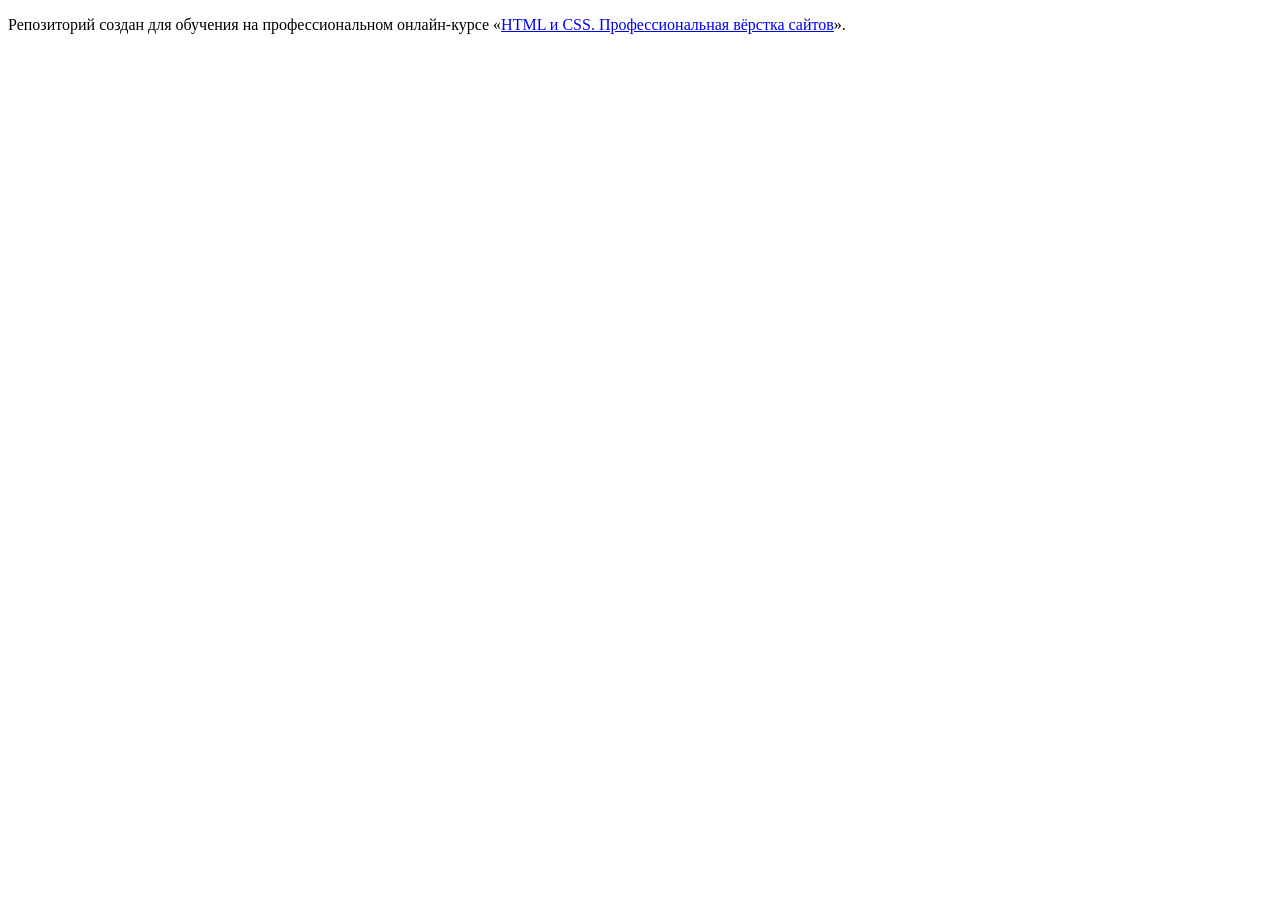
==== index.html @ 99f1897a "Initial commit" ====
<!DOCTYPE html>
<html lang="ru">
  <head>
    <meta charset="utf-8">
    <title>HTML Academy: {{projectTitle}}</title>
  </head>
  <body>

    <p>Репозиторий создан для обучения на профессиональном онлайн‑курсе «<a href="https://htmlacademy.ru/intensive/htmlcss">HTML и CSS. Профессиональная вёрстка сайтов</a>».</p>

  </body>
</html>
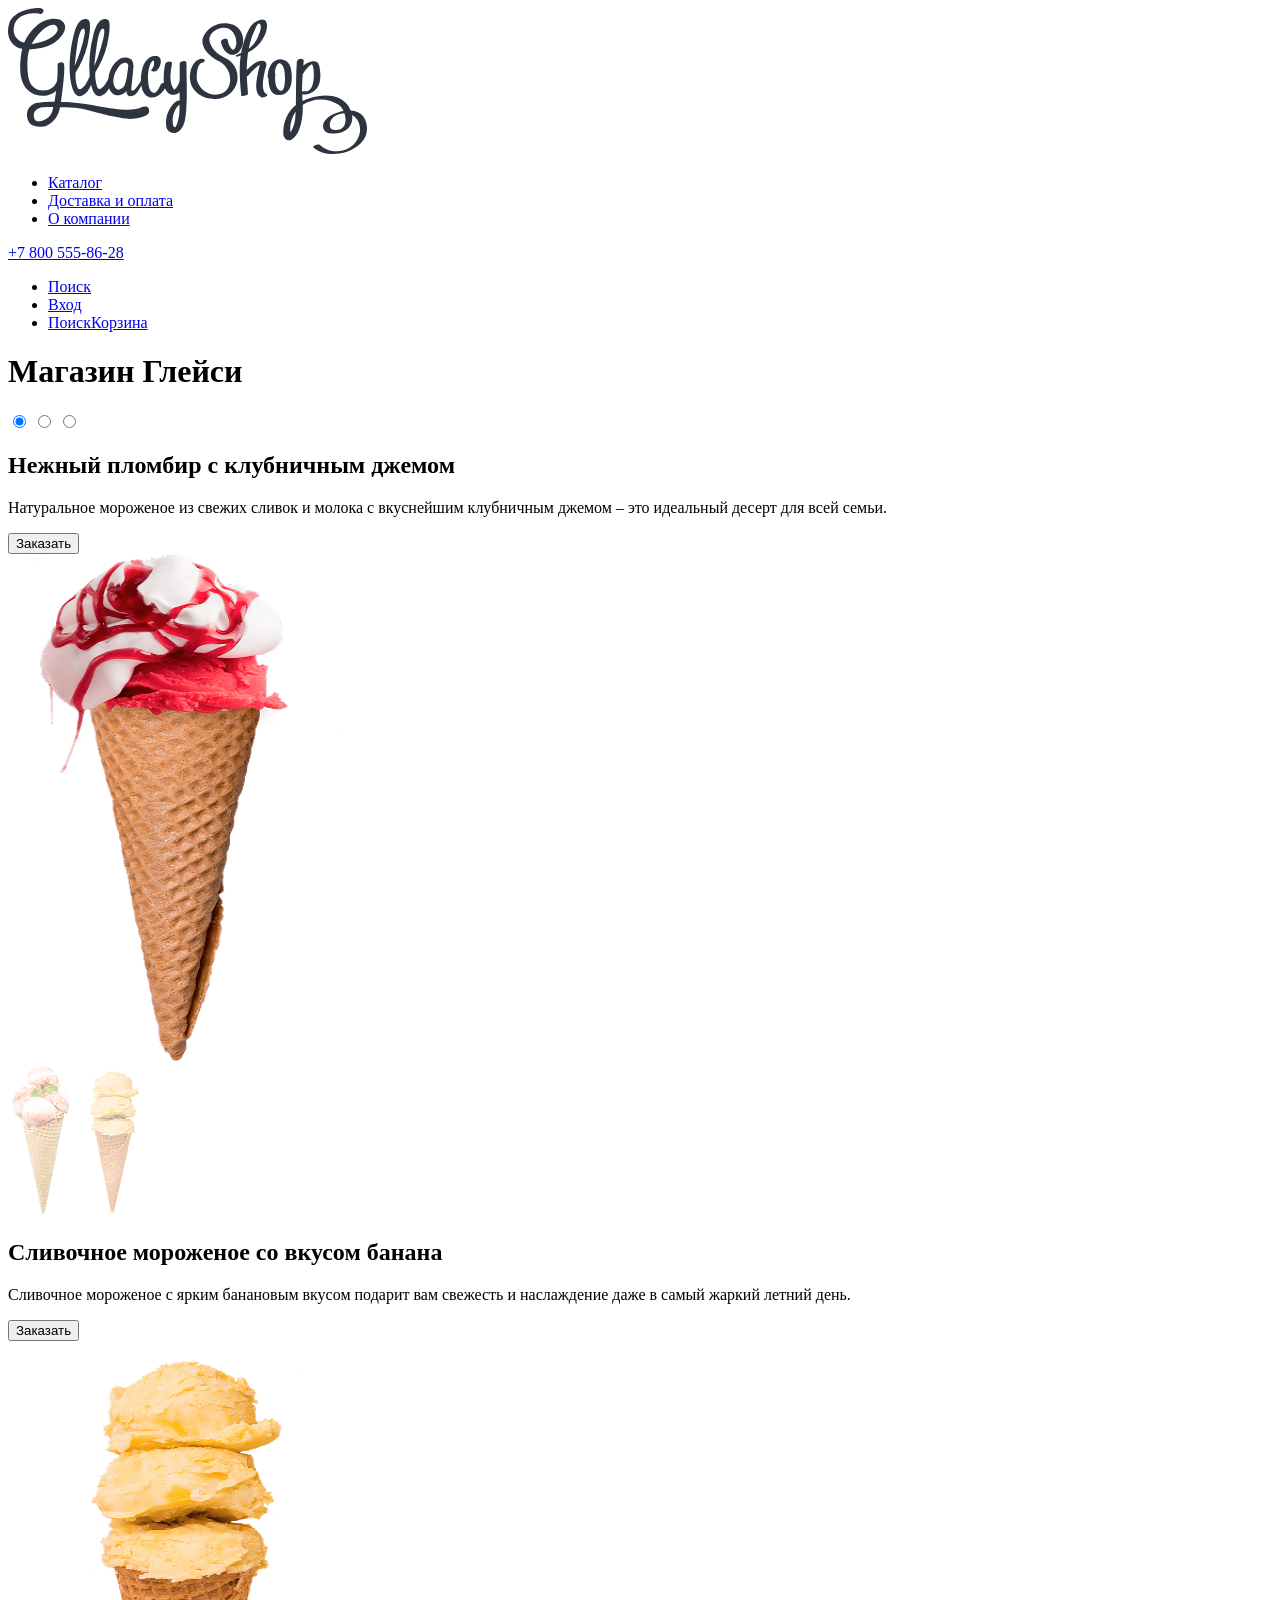
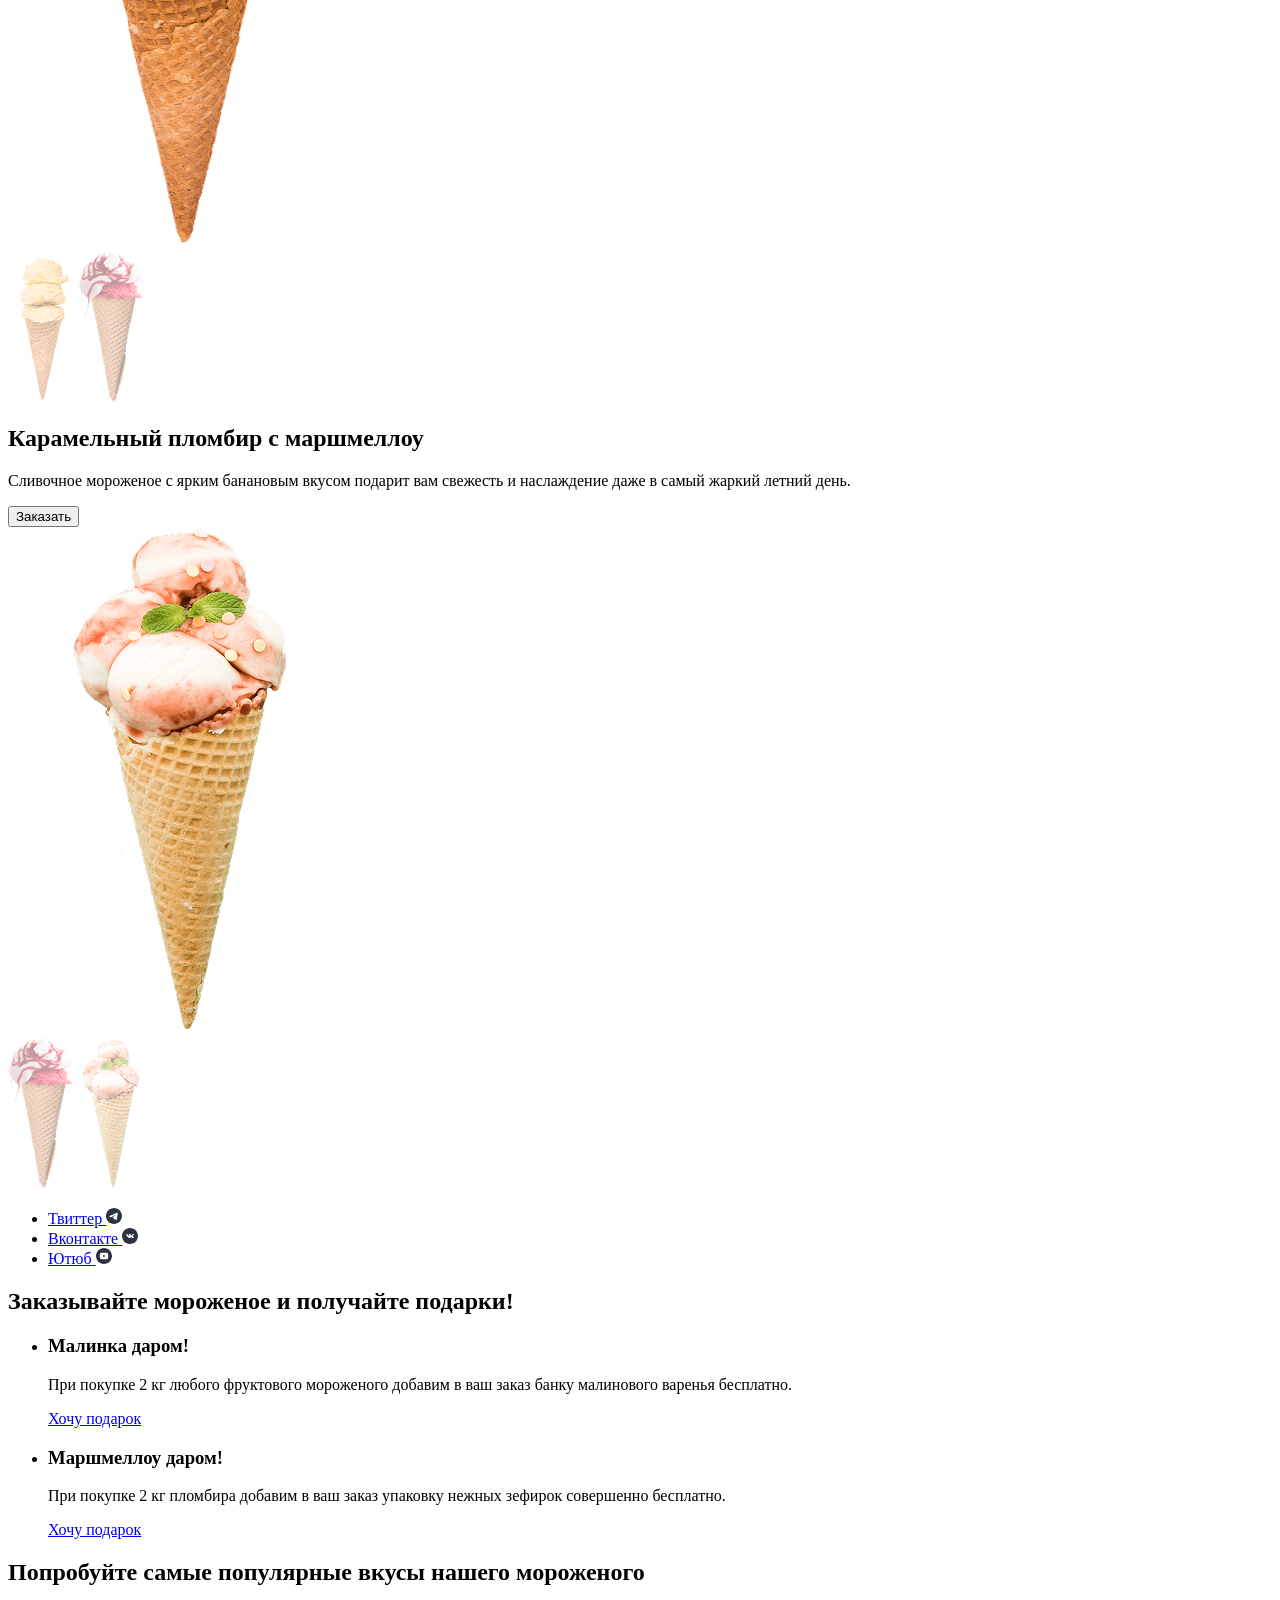
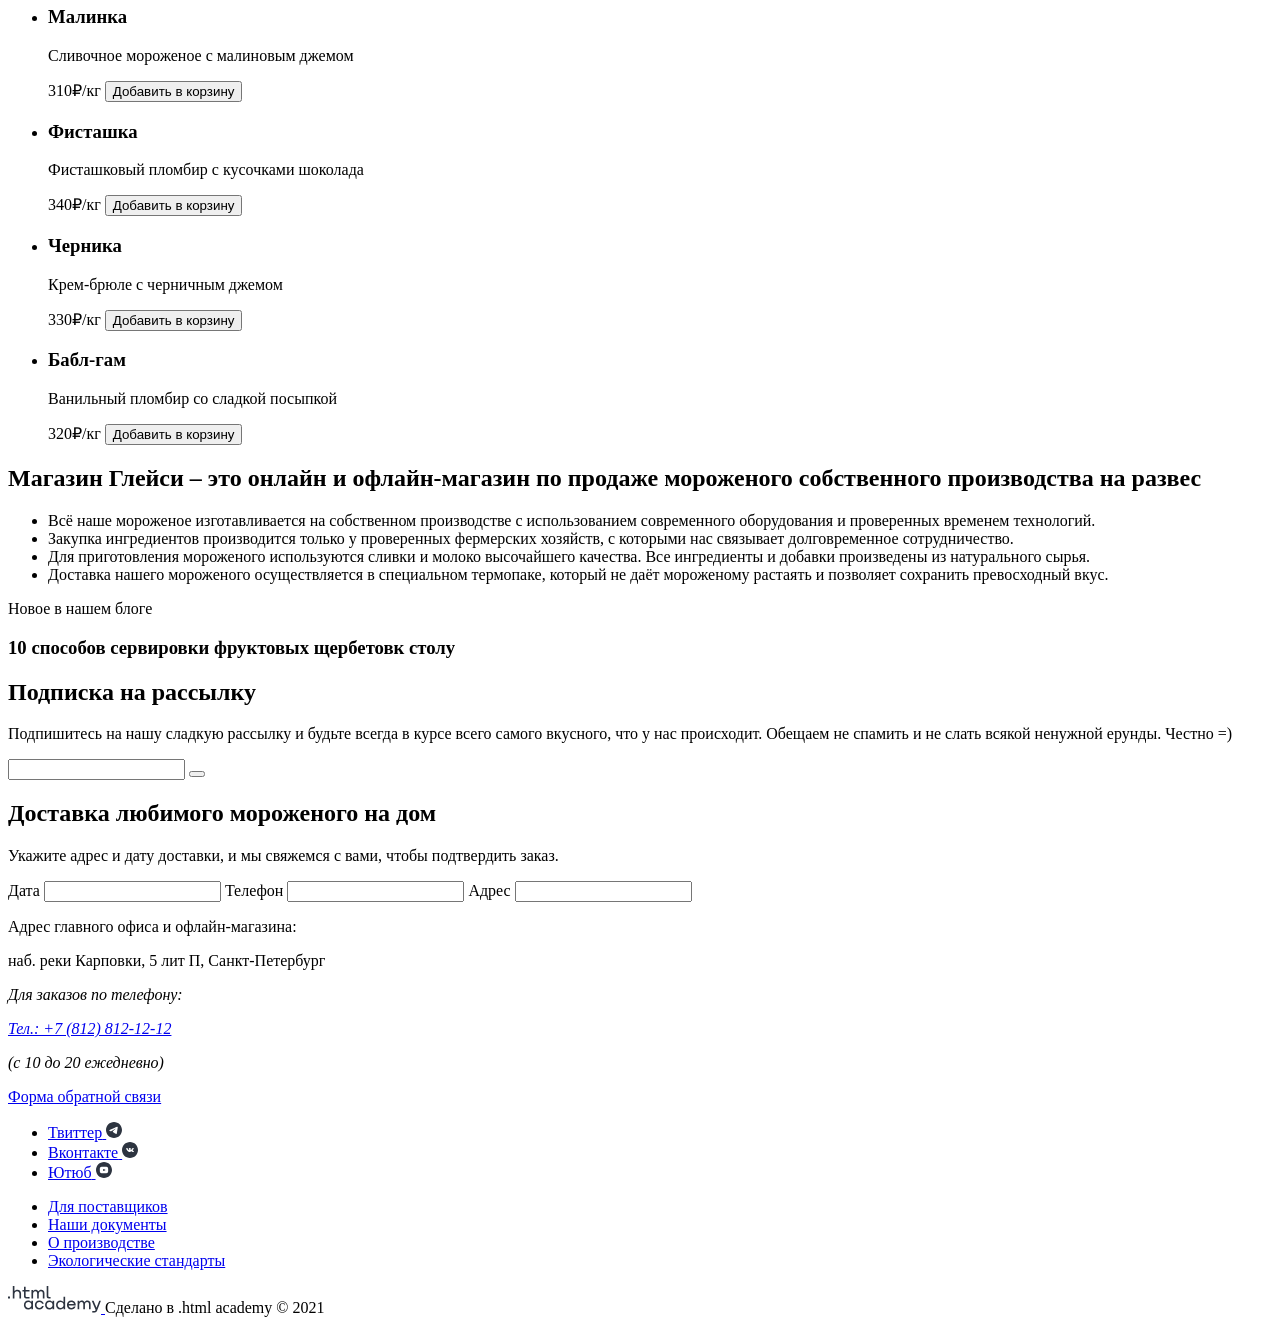
==== commit 4f05c1fb: "Добавляет верстку страниц" ====
--- a/index.html
+++ b/index.html
@@ -2,11 +2,297 @@
 <html lang="ru">
   <head>
     <meta charset="utf-8">
-    <title>HTML Academy: {{projectTitle}}</title>
+    <title>«Глейси» — сайт магазина мороженого.</title>
   </head>
   <body>
-
-    <p>Репозиторий создан для обучения на профессиональном онлайн‑курсе «<a href="https://htmlacademy.ru/intensive/htmlcss">HTML и CSS. Профессиональная вёрстка сайтов</a>».</p>
-
+    <header class="page-header">
+      <img src="./image/svg/logo.svg" alt="Логотип магазина Глейси." class="logo">
+      <nav class="navigation">
+        <ul class="navigation-list">
+          <li class="navigation-item"><a href="catalog.html" class="navigation-link">Каталог</a></li>
+          <li class="navigation-item"><a href="#" class="navigation-link">Доставка и оплата</a></li>
+          <li class="navigation-item"><a href="#" class="navigation-link">О компании</a></li>
+        </ul>
+        <a class="header-phone" href="88005558628">+7 800 555-86-28</a>
+        <ul class="navigation-user-list">
+          <li class="navigation-user-item"><a href="#" class="navigation-user-link"><span class="visually-hidden">Поиск</span></a></li>
+          <li class="navigation-user-item"><a href="#" class="navigation-user-link">Вход</a></li>
+          <li class="navigation-user-item"><a href="#" class="navigation-user-link"><span class="visually-hidden">Поиск</span>Корзина</a></li>
+        </ul>
+      </nav>
+    </header>
+
+    <main class="main-index">
+      <h1 class="visually-hidden">Магазин Глейси</h1>
+
+      <section class="best-offers">
+        <input type="radio" name="slider" id="slider1" checked>
+        <input type="radio" name="slider" id="slider2">
+        <input type="radio" name="slider" id="slider3">
+
+        <div class="best-offers-slider">
+          <div class="best-offers-slides">
+            <div class="slide first-slide">
+              <div class="slide-content">
+                <h2 class="section-title slider-title">Нежный пломбир с клубничным джемом</h2>
+                <p class="section-description">Натуральное мороженое из свежих сливок
+                  и молока с вкуснейшим клубничным джемом – это идеальный десерт для всей семьи.
+                </p>
+                <button class="button" type="button">Заказать</button>
+              </div>
+              <div class="slide-image-wrapper">
+                <div class="slider-controll">
+                  <label for="slider3" class="slider-arrows prev"></label>
+                  <img src="./image/first-slide.jpg" alt="Нежный пломбир с клубничным джемом" class="slide-img" width="350" height="507">
+                  <label for="slider2" class="slider-arrows next"></label>
+                </div>
+                <div class="preview">
+                  <img src="./image/preview-two.png" alt="Превью сливочное мороженое со вкусом банана" class="preview-img">
+                  <img src="./image/preview-three.png" alt="Превью карамельный пломбир с маршмеллоу" class="preview-img">
+                </div>
+              </div>
+            </div>
+
+            <div class="slide second-slide">
+              <div class="slide-content">
+                <h2 class="section-title slider-title">Сливочное мороженое со вкусом банана</h2>
+                <p class="section-description">Сливочное мороженое с ярким банановым вкусом подарит вам свежесть и наслаждение даже в самый жаркий летний день.</p>
+                <button class="button" type="button">Заказать</button>
+              </div>
+              <div class="slide-image-wrapper">
+                <div class="slider-controll">
+                  <label for="slider1" class="slider-arrows prev"></label>
+                  <img src="./image/second-slide.jpg" alt="Сливочное мороженое со вкусом банана" class="slide-img"  width="350" height="507">
+                  <label for="slider2" class="slider-arrows next"></label>
+                </div>
+                <div class="preview">
+                  <img src="./image/preview-three.png" alt="Превью карамельный пломбир с маршмеллоу" class="preview-img">
+                  <img src="./image/preview-one.png" alt="Нежный пломбир с клубничным джемом" class="preview-img">
+                </div>
+              </div>
+            </div>
+
+            <div class="slide third-slide">
+              <div class="slide-content">
+                <h2 class="section-title slider-title">Карамельный пломбир с маршмеллоу</h2>
+                <p class="section-description">Сливочное мороженое с ярким банановым вкусом подарит вам свежесть и наслаждение даже в самый жаркий летний день.</p>
+                <button class="button" type="button">Заказать</button>
+              </div>
+              <div class="slide-image-wrapper">
+                <div class="slider-controll">
+                  <label for="slider2" class="slider-arrows prev"></label>
+                  <img src="./image/third-slide.jpg" alt="Карамельный пломбир с маршмеллоу" class="slide-img"  width="350" height="507">
+                  <label for="slider1" class="slider-arrows next"></label>
+                </div>
+                <div class="preview">
+                  <img src="./image/preview-one.png" alt="Нежный пломбир с клубничным джемом" class="preview-img">
+                  <img src="./image/preview-two.png" alt="Превью сливочное мороженое со вкусом банана" class="preview-img">
+                </div>
+              </div>
+            </div>
+          </div>
+
+          <div class="slide-control">
+            <label for="slider1"></label>
+            <label for="slider2"></label>
+            <label for="slider3"></label>
+          </div>
+        </div>
+
+        <ul class="social">
+          <li class="social-item">
+            <a class="social-link" href="https://twitter.com/htmlacademy_ru">
+              <span class="visually-hidden">Твиттер</span>
+              <svg width="16" height="16" viewBox="0 0 16 16" fill="none" xmlns="http://www.w3.org/2000/svg">
+                <path fill-rule="evenodd" clip-rule="evenodd" d="M16 8C16 12.418 12.418 16 8 16C3.582 16 0 12.418 0 8C0 3.582 3.582 0 8 0C12.418 0 16 3.582 16 8ZM8.28667 5.906C7.50867 6.22933 5.95333 6.89933 3.62133 7.91533C3.24267 8.066 3.044 8.21333 3.026 8.35733C2.99533 8.60133 3.30067 8.69733 3.71533 8.82733C3.772 8.84533 3.83067 8.86333 3.89067 8.88333C4.29933 9.016 4.84867 9.17133 5.134 9.17733C5.39333 9.18267 5.68267 9.076 6.002 8.85733C8.18067 7.386 9.30533 6.64267 9.376 6.62667C9.426 6.61533 9.49533 6.60067 9.542 6.64267C9.58867 6.684 9.584 6.76267 9.57933 6.784C9.54867 6.91267 8.35267 8.02533 7.73267 8.60133C7.53933 8.78067 7.40267 8.908 7.37467 8.93733C7.312 9.002 7.248 9.064 7.18667 9.12333C6.80667 9.48867 6.52267 9.76333 7.20267 10.2113C7.52933 10.4267 7.79067 10.6047 8.05133 10.782C8.336 10.976 8.62 11.1693 8.988 11.4107C9.08133 11.472 9.17067 11.5353 9.258 11.5973C9.58933 11.834 9.88733 12.046 10.2553 12.0127C10.4687 11.9927 10.69 11.792 10.802 11.1927C11.0667 9.77533 11.588 6.706 11.7087 5.44067C11.716 5.33561 11.7115 5.23006 11.6953 5.126C11.6856 5.04195 11.6447 4.96462 11.5807 4.90933C11.4853 4.83133 11.3373 4.81467 11.2707 4.816C10.97 4.82133 10.5087 4.982 8.28667 5.906Z" fill="#2D3440"/>
+              </svg>
+            </a>
+          </li>
+          <li class="social-item">
+            <a class="social-link" href="https://www.facebook.com/htmlacademy">
+              <span class="visually-hidden">Вконтакте</span>
+              <svg width="16" height="16" viewBox="0 0 16 16" fill="none" xmlns="http://www.w3.org/2000/svg">
+                <path fill-rule="evenodd" clip-rule="evenodd" d="M16 8C16 12.4183 12.4183 16 8 16C3.58172 16 0 12.4183 0 8C0 3.58172 3.58172 0 8 0C12.4183 0 16 3.58172 16 8ZM8.39228 9.98325H7.91409C7.91409 9.98325 6.85898 10.0389 5.92986 9.19111C4.91657 8.26636 4.02166 6.43135 4.02166 6.43135C4.02166 6.43135 3.97008 6.31103 4.02612 6.25287C4.08911 6.18748 4.2607 6.18329 4.2607 6.18329L5.40378 6.17672C5.40378 6.17672 5.51151 6.19252 5.58862 6.24211C5.65216 6.28304 5.68778 6.35957 5.68778 6.35957C5.68778 6.35957 5.87252 6.76907 6.11721 7.13954C6.59475 7.86277 6.81717 8.02097 6.97932 7.94349C7.21553 7.8305 7.14472 6.92108 7.14472 6.92108C7.14472 6.92108 7.14907 6.59097 7.0258 6.44401C6.93034 6.33007 6.75027 6.29685 6.67077 6.28752C6.60647 6.28 6.71204 6.14912 6.84888 6.09038C7.05458 6.00205 7.41787 5.99701 7.84708 6.00091C8.18147 6.00386 8.2777 6.02214 8.40846 6.04984C8.71183 6.11404 8.70237 6.31976 8.68196 6.76362C8.67586 6.89625 8.66879 7.05014 8.66879 7.22787C8.66879 7.26786 8.66746 7.31048 8.66609 7.35433C8.659 7.58166 8.65089 7.84192 8.82159 7.93863C8.90913 7.98813 9.1233 7.94606 9.65894 7.14887C9.91286 6.77107 10.1032 6.32683 10.1032 6.32683C10.1032 6.32683 10.1448 6.24763 10.2095 6.21365C10.2756 6.179 10.3648 6.18966 10.3648 6.18966L11.5677 6.1831C11.5677 6.1831 11.9291 6.14531 11.9877 6.28828C12.049 6.43839 11.8526 6.78887 11.3611 7.36294C10.8976 7.90445 10.6707 8.10579 10.6886 8.2824C10.7018 8.41323 10.8493 8.53049 11.1343 8.76238C11.7265 9.24409 11.8843 9.49702 11.9218 9.55713C11.9248 9.56199 11.9271 9.56559 11.9287 9.56795C12.1937 9.95308 11.6348 9.98325 11.6348 9.98325L10.5665 9.99629C10.5665 9.99629 10.3369 10.0362 10.0347 9.85427C9.87671 9.75923 9.72223 9.60401 9.57505 9.45612C9.35005 9.23004 9.1421 9.02109 8.96463 9.07041C8.66683 9.15322 8.67617 9.71559 8.67617 9.71559C8.67617 9.71559 8.67834 9.83571 8.61046 9.89968C8.53672 9.96936 8.39228 9.98325 8.39228 9.98325Z" fill="#2D3440"/>
+              </svg>
+            </a>
+          </li>
+          <li class="social-item">
+            <a class="social-link" href="https://www.youtube.com/c/HTMLAcademyRUS">
+              <span class="visually-hidden">Ютюб</span>
+              <svg width="16" height="16" viewBox="0 0 16 16" fill="none" xmlns="http://www.w3.org/2000/svg">
+                <path d="M9.33583 7.86083L7.46417 6.9875C7.30083 6.91167 7.16667 6.99667 7.16667 7.1775V8.8225C7.16667 9.00333 7.30083 9.08833 7.46417 9.0125L9.335 8.13917C9.49917 8.0625 9.49917 7.9375 9.33583 7.86083ZM8 0C3.58167 0 0 3.58167 0 8C0 12.4183 3.58167 16 8 16C12.4183 16 16 12.4183 16 8C16 3.58167 12.4183 0 8 0ZM8 11.25C3.905 11.25 3.83333 10.8808 3.83333 8C3.83333 5.11917 3.905 4.75 8 4.75C12.095 4.75 12.1667 5.11917 12.1667 8C12.1667 10.8808 12.095 11.25 8 11.25Z" fill="#2D3440"/>
+              </svg>
+            </a>
+          </li>
+        </ul>
+      </section>
+
+      <section class="offer-present">
+        <h2 class="section-title">Заказывайте мороженое и получайте подарки!</h2>
+        <ul class="offer-present-cards">
+          <li class="offer-present-card">
+            <h3 class="offer-present-card-title">Малинка даром!</h3>
+            <p class="section-description">При покупке 2 кг любого фруктового мороженого добавим в ваш заказ банку малинового варенья бесплатно.</p>
+            <a href="#" class="button">Хочу подарок</a>
+          </li>
+          <li class="offer-present-card">
+            <h3 class="offer-present-card-title">Маршмеллоу даром!</h3>
+            <p class="section-description">При покупке 2 кг пломбира добавим в ваш заказ упаковку нежных зефирок совершенно бесплатно.</p>
+            <a href="#" class="button">Хочу подарок</a>
+          </li>
+        </ul>
+      </section>
+
+      <section class="most-popular">
+        <h2 class="section-title">Попробуйте самые популярные вкусы нашего мороженого</h2>
+        <ul class="most-popular-list">
+          <li class="most-popular-item">
+            <h3 class="most-popular-item-title">Малинка</h3>
+            <p class="section-description">Сливочное мороженое с малиновым джемом</p>
+            <div class="most-popular-item-price">
+              <span>310</span>₽/кг
+              <button class="cart-button">
+                <span class="visually-hidden">Добавить в корзину</span>
+              </button>
+            </div>
+          </li>
+          <li class="most-popular-item">
+            <h3 class="most-popular-item-title">Фисташка</h3>
+            <p class="section-description">Фисташковый пломбир с кусочками шоколада</p>
+            <div class="most-popular-item-price">
+              <span>340</span>₽/кг
+              <button class="cart-button">
+                <span class="visually-hidden">Добавить в корзину</span>
+              </button>
+            </div>
+          </li>
+          <li class="most-popular-item">
+            <h3 class="most-popular-item-title">Черника</h3>
+            <p class="section-description">Крем-брюле с черничным джемом</p>
+            <div class="most-popular-item-price">
+              <span>330</span>₽/кг
+              <button class="cart-button">
+                <span class="visually-hidden">Добавить в корзину</span>
+              </button>
+            </div>
+          </li>
+          <li class="most-popular-item">
+            <h3 class="most-popular-item-title">Бабл-гам</h3>
+            <p class="section-description">Ванильный пломбир со сладкой посыпкой</p>
+            <div class="most-popular-item-price">
+              <span>320</span>₽/кг
+              <button class="cart-button">
+                <span class="visually-hidden">Добавить в корзину</span>
+              </button>
+            </div>
+          </li>
+        </ul>
+      </section>
+
+      <section class="advantiges">
+        <h2 class="section-title">Магазин Глейси – это онлайн и офлайн-магазин по продаже мороженого собственного производства на развес</h2>
+        <ul class="advantiges-list">
+          <li class="section-description advantiges-item">Всё наше мороженое изготавливается на собственном производстве с использованием современного оборудования и проверенных временем технологий.</li>
+          <li class="section-description advantiges-item">Закупка ингредиентов производится только у проверенных фермерских хозяйств, с которыми нас связывает долговременное сотрудничество.</li>
+          <li class="section-description advantiges-item">Для приготовления мороженого используются сливки и молоко высочайшего качества. Все ингредиенты и добавки произведены из натурального сырья.</li>
+          <li class="section-description advantiges-item">Доставка нашего мороженого осуществляется в специальном термопаке, который не даёт мороженому растаять и позволяет сохранить превосходный вкус.</li>
+        </ul>
+      </section>
+
+      <section class="information">
+        <article class="blog">
+          <span class="blog-description">Новое в нашем блоге</span>
+          <h3 class="blog-title">10 способов сервировки фруктовых щербетовк столу</h3>
+        </article>
+        <article class="subscribe" id="subscribe-form">
+          <h2 class="visually-hidden">Подписка на рассылку</h2>
+          <p class="section-description">Подпишитесь на нашу сладкую рассылку и будьте всегда в курсе всего самого вкусного, что у нас происходит. Обещаем не спамить и не слать всякой ненужной ерунды. Честно =)</p>
+          <form action="https://echo.htmlacademy.ru/" method="post" class="subscribe-form">
+            <label>
+              <input type="email" class="form-input">
+            </label>
+            <button class="button" type="submit"></button>
+          </form>
+        </article>
+      </section>
+
+      <section class="delivery">
+        <div class="delivery-description">
+          <h2 class="section-title">Доставка любимого мороженого на дом</h2>
+          <p class="section-description"></p>
+        </div>
+        <form action="https://echo.htmlacademy.ru/" method="post" class="delivery-form">
+          <p class="section-description">Укажите адрес и дату доставки, и мы свяжемся с вами, чтобы подтвердить заказ.</p>
+          <label class="delivery-form-lebel">
+            Дата
+            <input type="text" class="form-input">
+          </label>
+          <label class="delivery-form-lebel">
+            Телефон
+            <input type="tel" class="form-input">
+          </label>
+          <label class="delivery-form-lebel">
+            Адрес
+            <input type="text" class="form-input">
+          </label>
+        </form>
+      </section>
+
+      <section class="contact">
+        <div class="contact-wrapper">
+          <p class="section-description">Адрес главного офиса и офлайн-магазина:</p>
+          <p class="contact-address">наб. реки Карповки, 5 лит П, Санкт-Петербург</p>
+          <address class="contact-tel">
+            <p class="section-description">Для заказов по телефону:</p>
+            <a class="contacts-phone" href="tel:88128121212">Тел.: +7 (812) 812-12-12</a>
+            <p class="section-description">(с 10 до 20 ежедневно)</p>
+          </address>
+          <a href="#subscribe-form" class="button">Форма обратной связи</a>
+        </div>
+      </section>
+    </main>
+
+    <footer class="footer">
+      <ul class="social">
+          <li class="social-item">
+            <a class="social-link" href="https://twitter.com/htmlacademy_ru">
+              <span class="visually-hidden">Твиттер</span>
+              <svg width="16" height="16" viewBox="0 0 16 16" fill="none" xmlns="http://www.w3.org/2000/svg">
+                <path fill-rule="evenodd" clip-rule="evenodd" d="M16 8C16 12.418 12.418 16 8 16C3.582 16 0 12.418 0 8C0 3.582 3.582 0 8 0C12.418 0 16 3.582 16 8ZM8.28667 5.906C7.50867 6.22933 5.95333 6.89933 3.62133 7.91533C3.24267 8.066 3.044 8.21333 3.026 8.35733C2.99533 8.60133 3.30067 8.69733 3.71533 8.82733C3.772 8.84533 3.83067 8.86333 3.89067 8.88333C4.29933 9.016 4.84867 9.17133 5.134 9.17733C5.39333 9.18267 5.68267 9.076 6.002 8.85733C8.18067 7.386 9.30533 6.64267 9.376 6.62667C9.426 6.61533 9.49533 6.60067 9.542 6.64267C9.58867 6.684 9.584 6.76267 9.57933 6.784C9.54867 6.91267 8.35267 8.02533 7.73267 8.60133C7.53933 8.78067 7.40267 8.908 7.37467 8.93733C7.312 9.002 7.248 9.064 7.18667 9.12333C6.80667 9.48867 6.52267 9.76333 7.20267 10.2113C7.52933 10.4267 7.79067 10.6047 8.05133 10.782C8.336 10.976 8.62 11.1693 8.988 11.4107C9.08133 11.472 9.17067 11.5353 9.258 11.5973C9.58933 11.834 9.88733 12.046 10.2553 12.0127C10.4687 11.9927 10.69 11.792 10.802 11.1927C11.0667 9.77533 11.588 6.706 11.7087 5.44067C11.716 5.33561 11.7115 5.23006 11.6953 5.126C11.6856 5.04195 11.6447 4.96462 11.5807 4.90933C11.4853 4.83133 11.3373 4.81467 11.2707 4.816C10.97 4.82133 10.5087 4.982 8.28667 5.906Z" fill="#2D3440"/>
+              </svg>
+            </a>
+          </li>
+          <li class="social-item">
+            <a class="social-link" href="https://www.facebook.com/htmlacademy">
+              <span class="visually-hidden">Вконтакте</span>
+              <svg width="16" height="16" viewBox="0 0 16 16" fill="none" xmlns="http://www.w3.org/2000/svg">
+                <path fill-rule="evenodd" clip-rule="evenodd" d="M16 8C16 12.4183 12.4183 16 8 16C3.58172 16 0 12.4183 0 8C0 3.58172 3.58172 0 8 0C12.4183 0 16 3.58172 16 8ZM8.39228 9.98325H7.91409C7.91409 9.98325 6.85898 10.0389 5.92986 9.19111C4.91657 8.26636 4.02166 6.43135 4.02166 6.43135C4.02166 6.43135 3.97008 6.31103 4.02612 6.25287C4.08911 6.18748 4.2607 6.18329 4.2607 6.18329L5.40378 6.17672C5.40378 6.17672 5.51151 6.19252 5.58862 6.24211C5.65216 6.28304 5.68778 6.35957 5.68778 6.35957C5.68778 6.35957 5.87252 6.76907 6.11721 7.13954C6.59475 7.86277 6.81717 8.02097 6.97932 7.94349C7.21553 7.8305 7.14472 6.92108 7.14472 6.92108C7.14472 6.92108 7.14907 6.59097 7.0258 6.44401C6.93034 6.33007 6.75027 6.29685 6.67077 6.28752C6.60647 6.28 6.71204 6.14912 6.84888 6.09038C7.05458 6.00205 7.41787 5.99701 7.84708 6.00091C8.18147 6.00386 8.2777 6.02214 8.40846 6.04984C8.71183 6.11404 8.70237 6.31976 8.68196 6.76362C8.67586 6.89625 8.66879 7.05014 8.66879 7.22787C8.66879 7.26786 8.66746 7.31048 8.66609 7.35433C8.659 7.58166 8.65089 7.84192 8.82159 7.93863C8.90913 7.98813 9.1233 7.94606 9.65894 7.14887C9.91286 6.77107 10.1032 6.32683 10.1032 6.32683C10.1032 6.32683 10.1448 6.24763 10.2095 6.21365C10.2756 6.179 10.3648 6.18966 10.3648 6.18966L11.5677 6.1831C11.5677 6.1831 11.9291 6.14531 11.9877 6.28828C12.049 6.43839 11.8526 6.78887 11.3611 7.36294C10.8976 7.90445 10.6707 8.10579 10.6886 8.2824C10.7018 8.41323 10.8493 8.53049 11.1343 8.76238C11.7265 9.24409 11.8843 9.49702 11.9218 9.55713C11.9248 9.56199 11.9271 9.56559 11.9287 9.56795C12.1937 9.95308 11.6348 9.98325 11.6348 9.98325L10.5665 9.99629C10.5665 9.99629 10.3369 10.0362 10.0347 9.85427C9.87671 9.75923 9.72223 9.60401 9.57505 9.45612C9.35005 9.23004 9.1421 9.02109 8.96463 9.07041C8.66683 9.15322 8.67617 9.71559 8.67617 9.71559C8.67617 9.71559 8.67834 9.83571 8.61046 9.89968C8.53672 9.96936 8.39228 9.98325 8.39228 9.98325Z" fill="#2D3440"/>
+              </svg>
+            </a>
+          </li>
+          <li class="social-item">
+            <a class="social-link" href="https://www.youtube.com/c/HTMLAcademyRUS">
+              <span class="visually-hidden">Ютюб</span>
+              <svg width="16" height="16" viewBox="0 0 16 16" fill="none" xmlns="http://www.w3.org/2000/svg">
+                <path d="M9.33583 7.86083L7.46417 6.9875C7.30083 6.91167 7.16667 6.99667 7.16667 7.1775V8.8225C7.16667 9.00333 7.30083 9.08833 7.46417 9.0125L9.335 8.13917C9.49917 8.0625 9.49917 7.9375 9.33583 7.86083ZM8 0C3.58167 0 0 3.58167 0 8C0 12.4183 3.58167 16 8 16C12.4183 16 16 12.4183 16 8C16 3.58167 12.4183 0 8 0ZM8 11.25C3.905 11.25 3.83333 10.8808 3.83333 8C3.83333 5.11917 3.905 4.75 8 4.75C12.095 4.75 12.1667 5.11917 12.1667 8C12.1667 10.8808 12.095 11.25 8 11.25Z" fill="#2D3440"/>
+              </svg>
+            </a>
+          </li>
+        </ul>
+
+        <ul class="footer-nav-list">
+          <li class="footer-nav-item"><a href="#" class="footer-nav-link">Для поставщиков</a></li>
+          <li class="footer-nav-item"><a href="#" class="footer-nav-link">Наши документы</a></li>
+          <li class="footer-nav-item"><a href="#" class="footer-nav-link">О производстве</a></li>
+          <li class="footer-nav-item"><a href="#" class="footer-nav-link">Экологические стандарты</a></li>
+        </ul>
+
+        <div class="footer-developer-wrapper">
+          <a class="footer-developer" href="https://htmlacademy.ru/">
+            <img src="image/svg/logo-htmlacademy.svg" width="93" height="27" alt="Разработано HTML Academy">
+          </a>
+          <span class="footer-developer-description">Сделано в .html academy © 2021</span>
+        </div>
+    </footer>
   </body>
 </html>
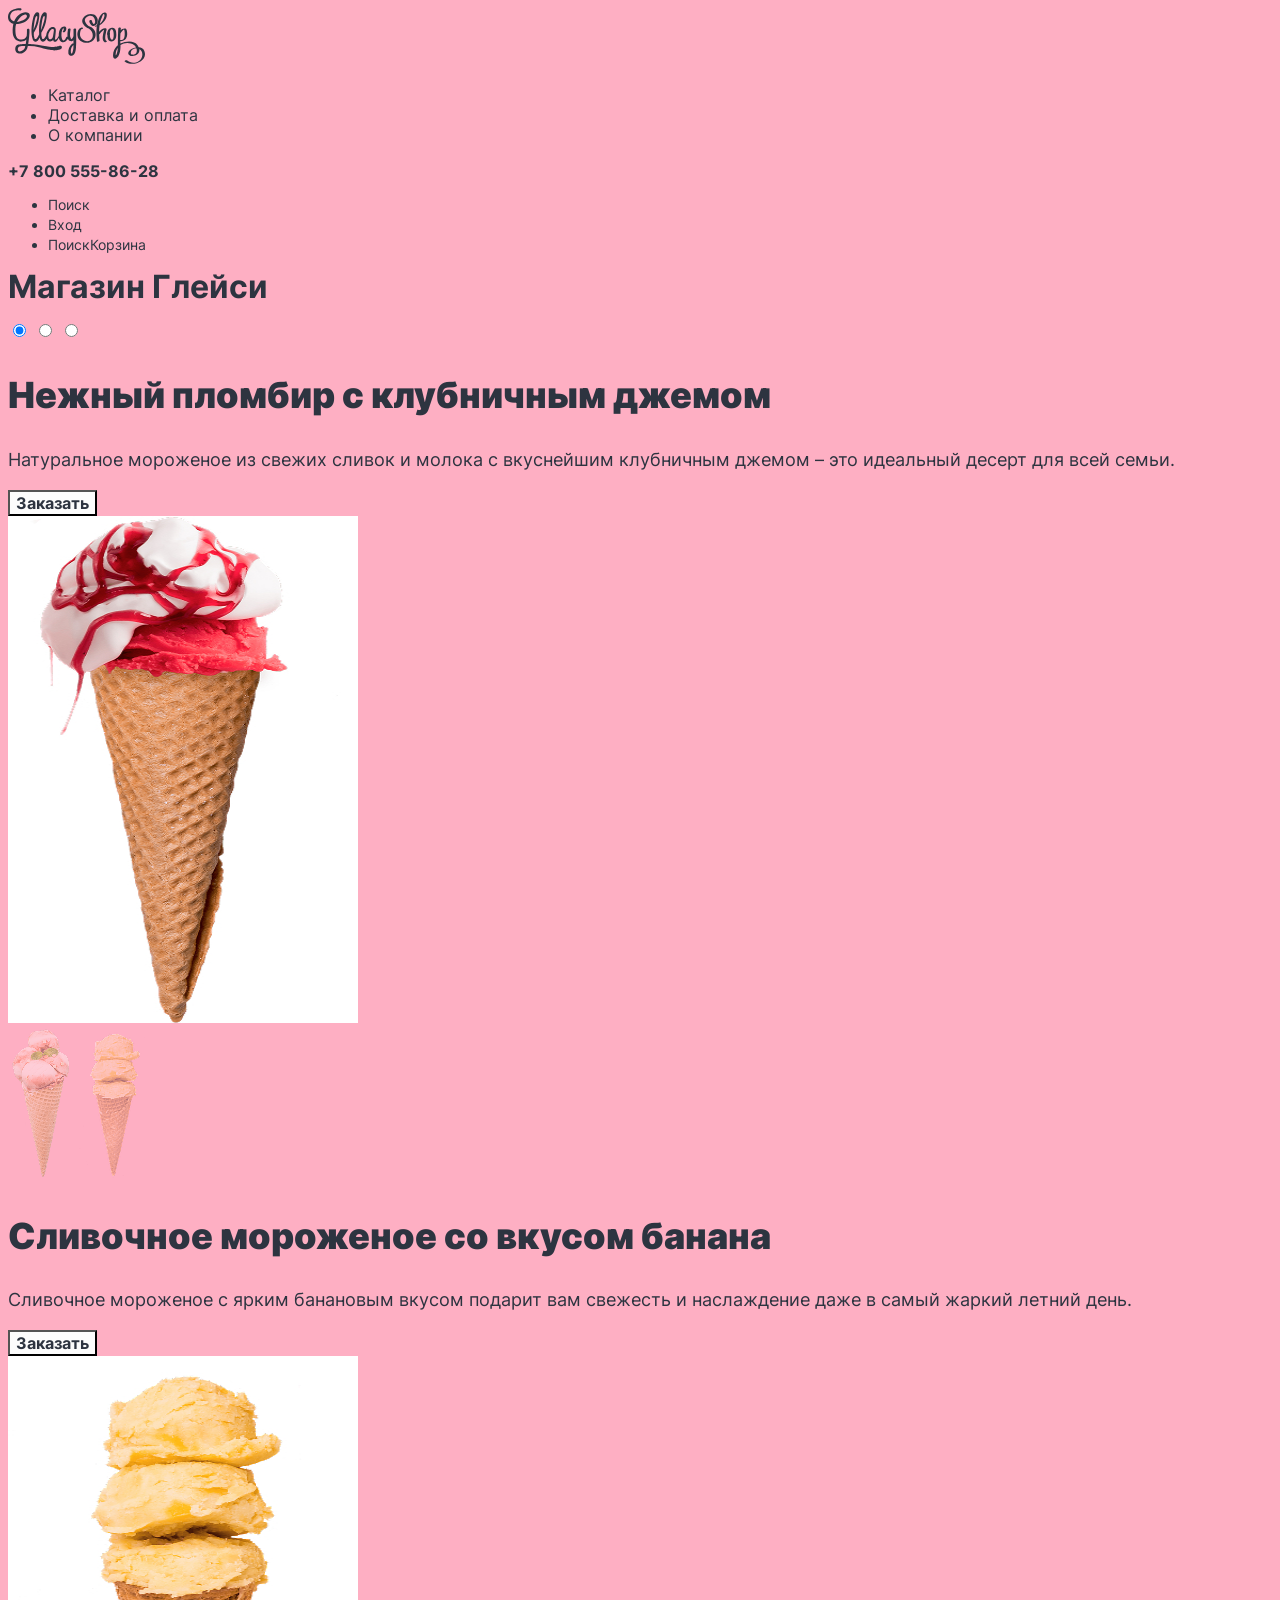
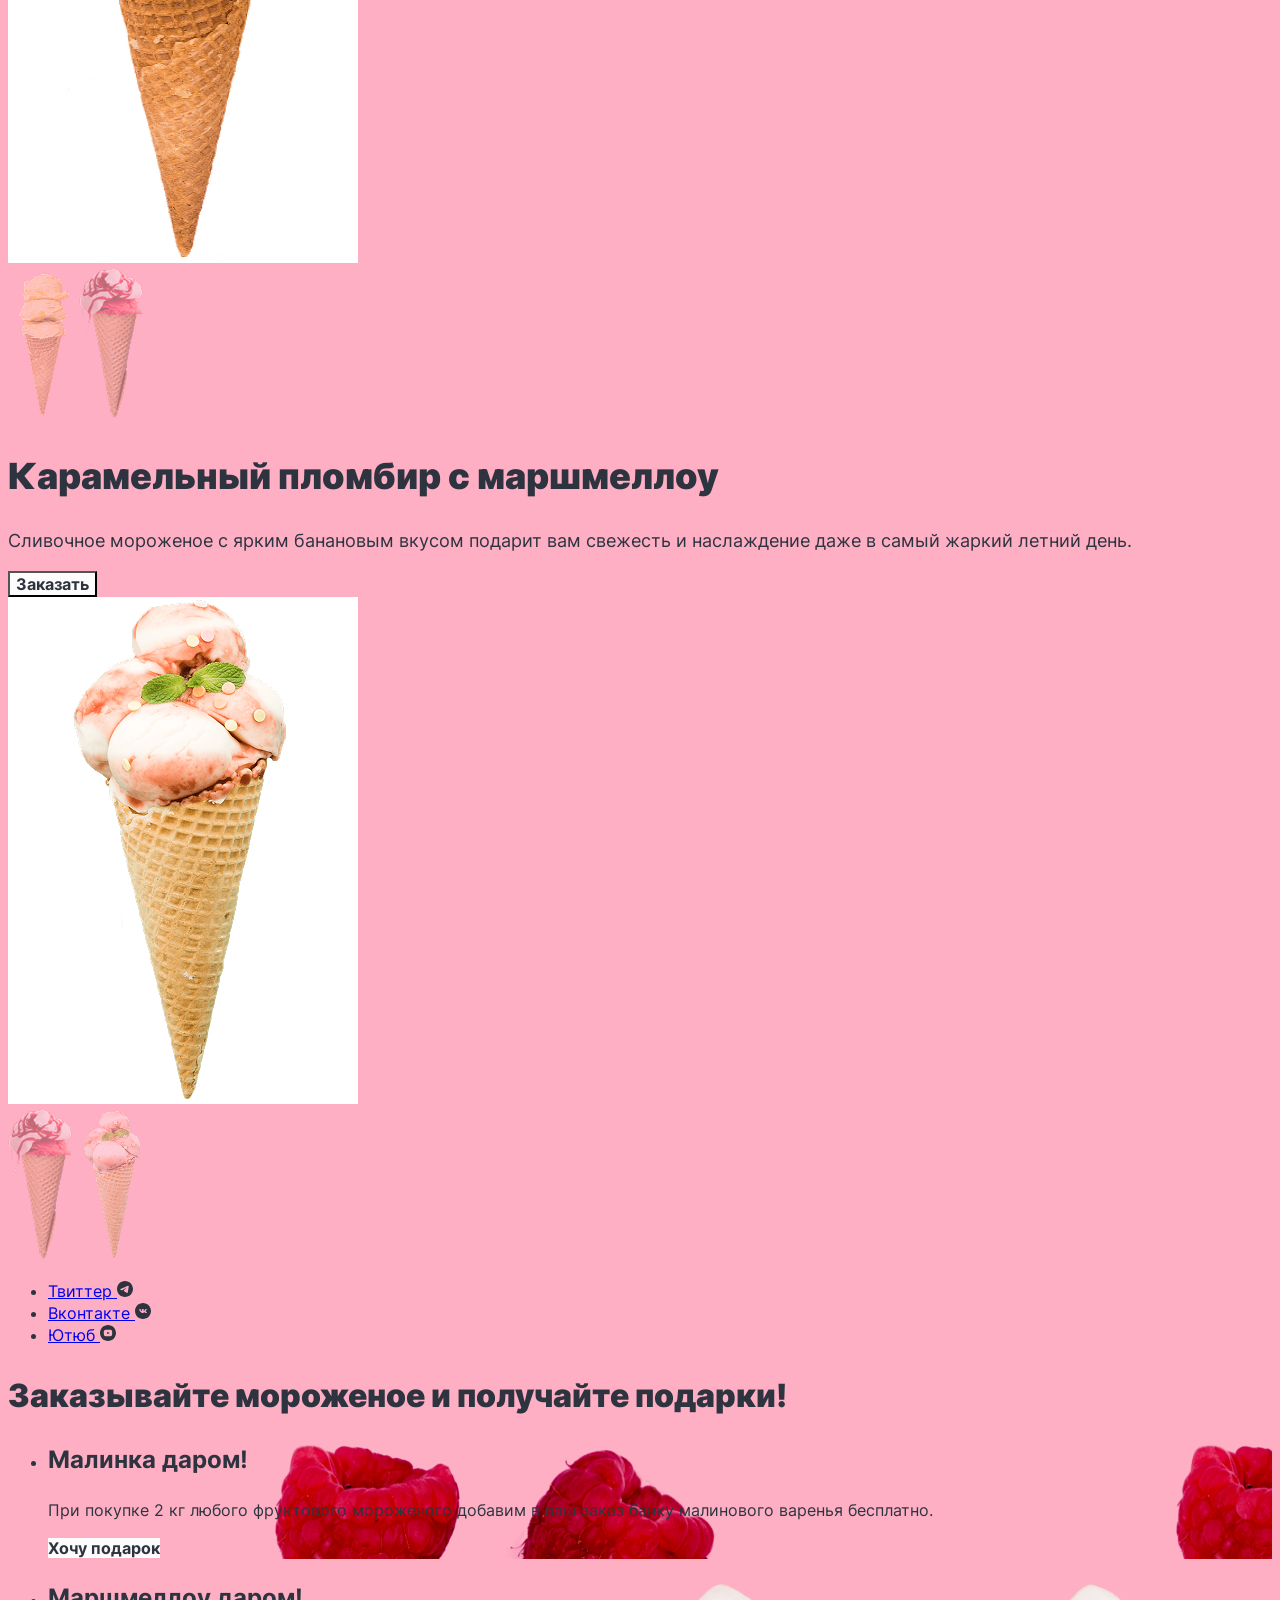
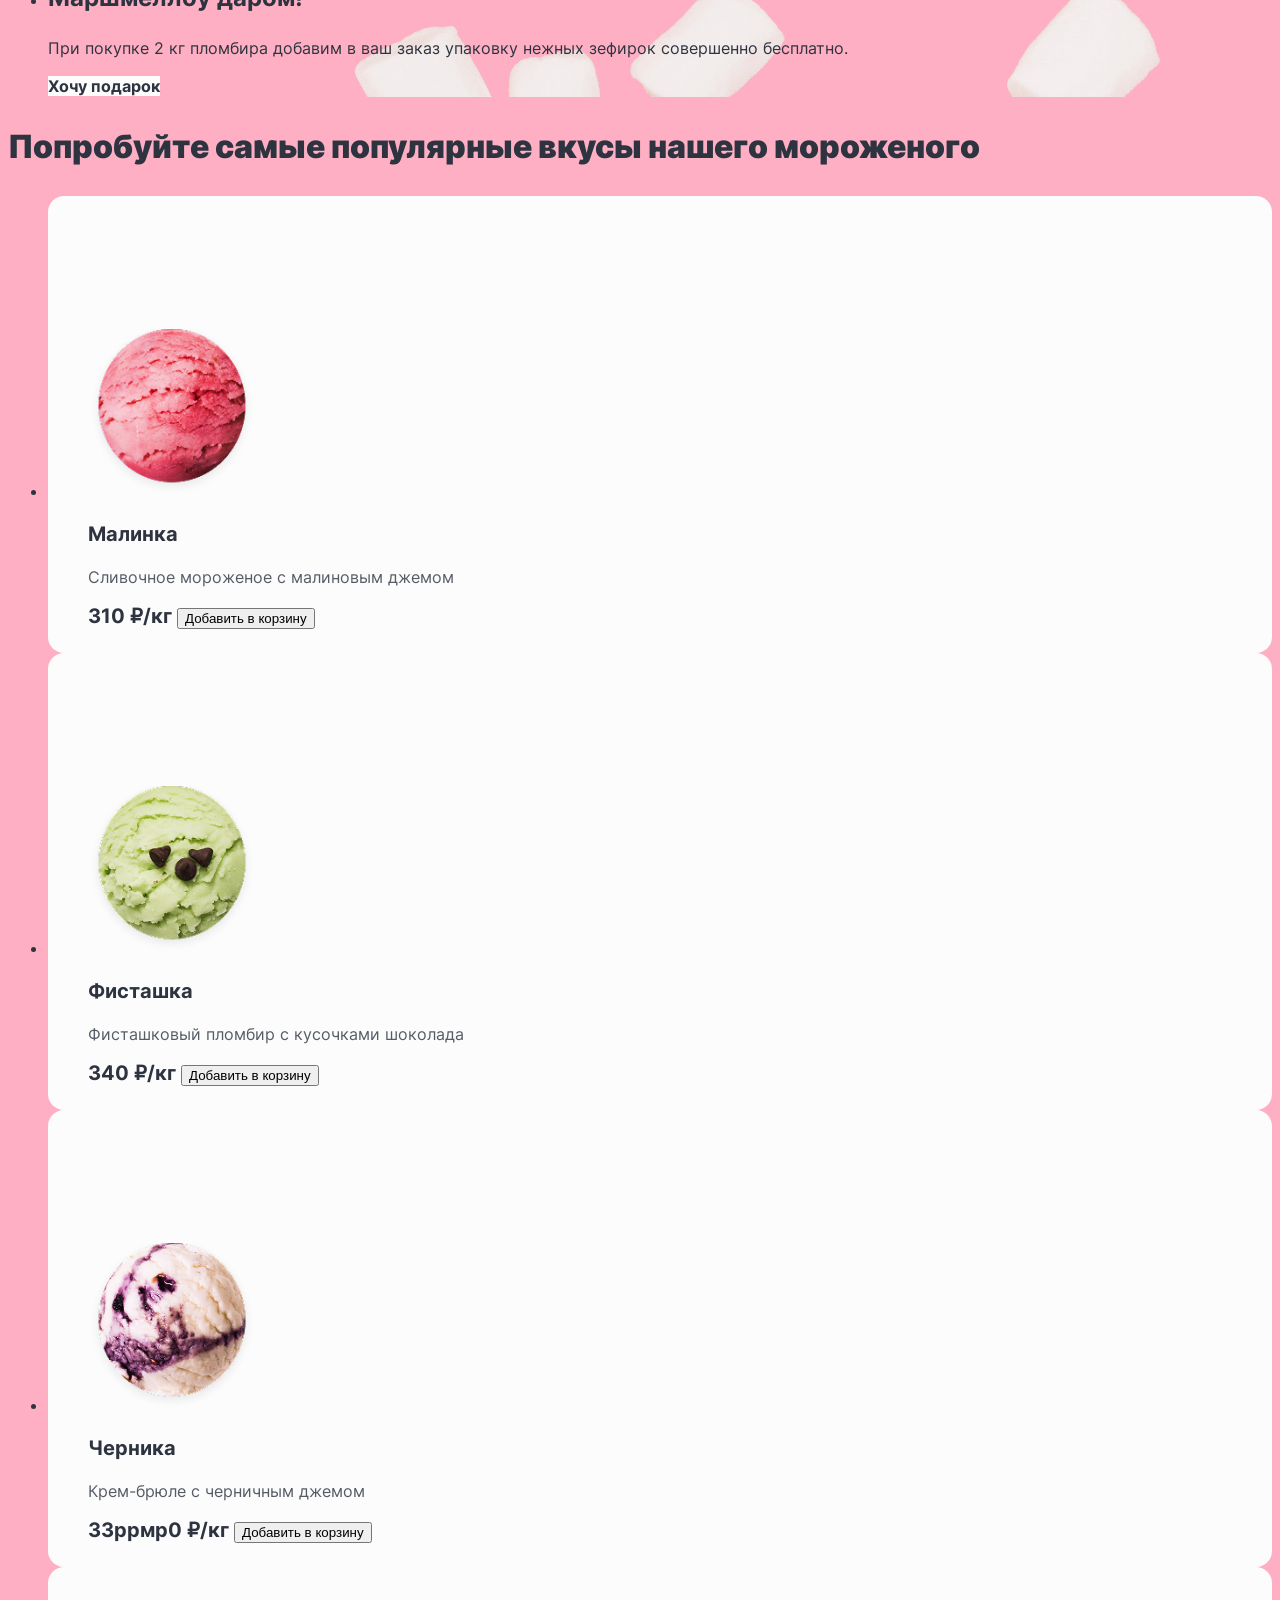
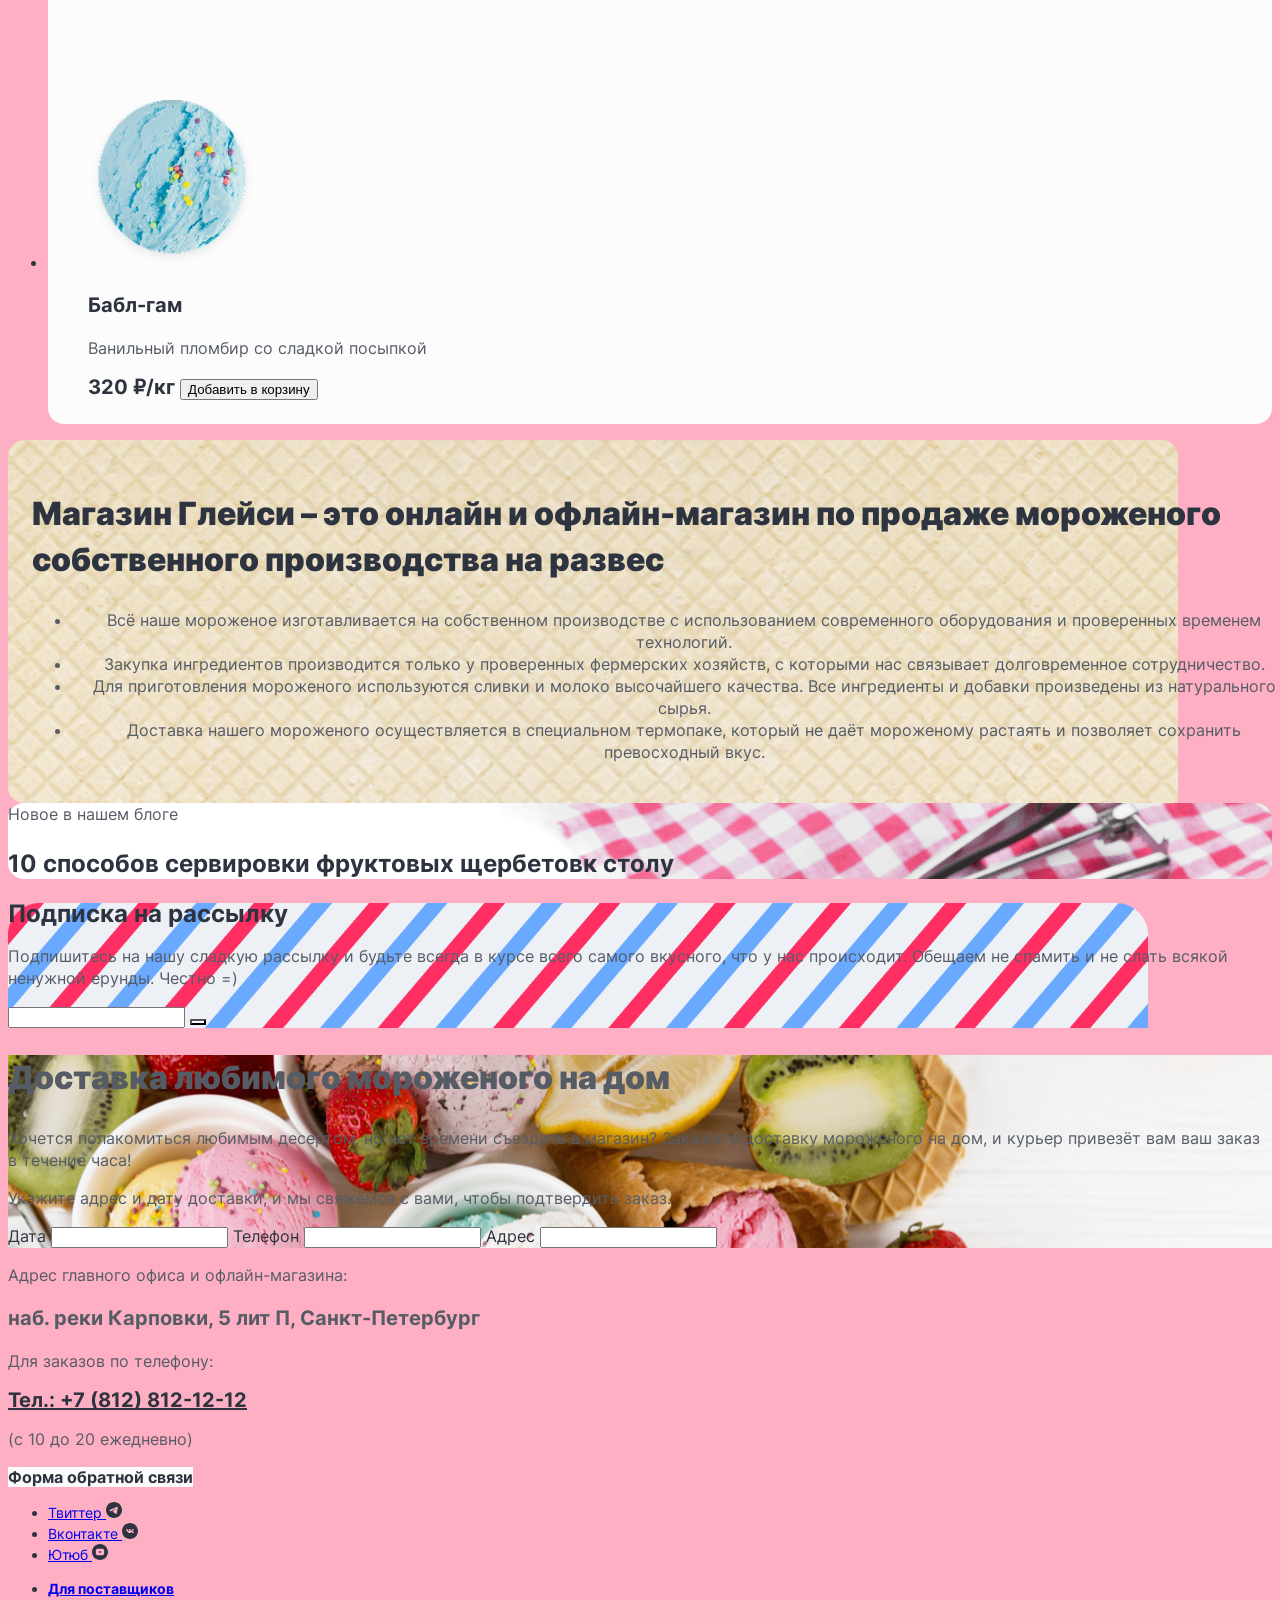
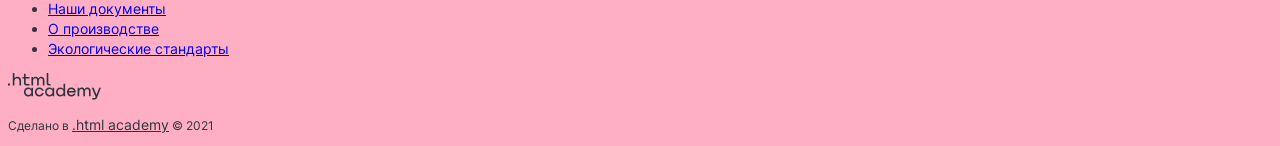
==== commit 2b6d81a8: "Базовая стилизация страниц" ====
--- a/index.html
+++ b/index.html
@@ -3,21 +3,22 @@
   <head>
     <meta charset="utf-8">
     <title>«Глейси» — сайт магазина мороженого.</title>
+    <link rel="stylesheet" href="./styles/styles.css">
   </head>
   <body>
     <header class="page-header">
-      <img src="./image/svg/logo.svg" alt="Логотип магазина Глейси." class="logo">
+      <img src="./image/svg/logo.svg" alt="Логотип магазина Глейси." class="logo" width="137" height="56">
       <nav class="navigation">
         <ul class="navigation-list">
           <li class="navigation-item"><a href="catalog.html" class="navigation-link">Каталог</a></li>
           <li class="navigation-item"><a href="#" class="navigation-link">Доставка и оплата</a></li>
           <li class="navigation-item"><a href="#" class="navigation-link">О компании</a></li>
         </ul>
-        <a class="header-phone" href="88005558628">+7 800 555-86-28</a>
+        <a class="navigation-link header-phone" href="88005558628">+7 800 555-86-28</a>
         <ul class="navigation-user-list">
-          <li class="navigation-user-item"><a href="#" class="navigation-user-link"><span class="visually-hidden">Поиск</span></a></li>
-          <li class="navigation-user-item"><a href="#" class="navigation-user-link">Вход</a></li>
-          <li class="navigation-user-item"><a href="#" class="navigation-user-link"><span class="visually-hidden">Поиск</span>Корзина</a></li>
+          <li class="navigation-user-item"><a href="#" class="navigation-link"><span class="visually-hidden">Поиск</span></a></li>
+          <li class="navigation-user-item"><a href="#" class="navigation-link">Вход</a></li>
+          <li class="navigation-user-item"><a href="#" class="navigation-link"><span class="visually-hidden">Поиск</span>Корзина</a></li>
         </ul>
       </nav>
     </header>
@@ -35,7 +36,7 @@
             <div class="slide first-slide">
               <div class="slide-content">
                 <h2 class="section-title slider-title">Нежный пломбир с клубничным джемом</h2>
-                <p class="section-description">Натуральное мороженое из свежих сливок
+                <p class="best-offers-description">Натуральное мороженое из свежих сливок
                   и молока с вкуснейшим клубничным джемом – это идеальный десерт для всей семьи.
                 </p>
                 <button class="button" type="button">Заказать</button>
@@ -56,7 +57,7 @@
             <div class="slide second-slide">
               <div class="slide-content">
                 <h2 class="section-title slider-title">Сливочное мороженое со вкусом банана</h2>
-                <p class="section-description">Сливочное мороженое с ярким банановым вкусом подарит вам свежесть и наслаждение даже в самый жаркий летний день.</p>
+                <p class="best-offers-description">Сливочное мороженое с ярким банановым вкусом подарит вам свежесть и наслаждение даже в самый жаркий летний день.</p>
                 <button class="button" type="button">Заказать</button>
               </div>
               <div class="slide-image-wrapper">
@@ -75,7 +76,7 @@
             <div class="slide third-slide">
               <div class="slide-content">
                 <h2 class="section-title slider-title">Карамельный пломбир с маршмеллоу</h2>
-                <p class="section-description">Сливочное мороженое с ярким банановым вкусом подарит вам свежесть и наслаждение даже в самый жаркий летний день.</p>
+                <p class="best-offers-description">Сливочное мороженое с ярким банановым вкусом подарит вам свежесть и наслаждение даже в самый жаркий летний день.</p>
                 <button class="button" type="button">Заказать</button>
               </div>
               <div class="slide-image-wrapper">
@@ -131,98 +132,106 @@
         <h2 class="section-title">Заказывайте мороженое и получайте подарки!</h2>
         <ul class="offer-present-cards">
           <li class="offer-present-card">
-            <h3 class="offer-present-card-title">Малинка даром!</h3>
-            <p class="section-description">При покупке 2 кг любого фруктового мороженого добавим в ваш заказ банку малинового варенья бесплатно.</p>
+            <h3 class="article-title">Малинка даром!</h3>
+            <p>При покупке 2 кг любого фруктового мороженого добавим в ваш заказ банку малинового варенья бесплатно.</p>
             <a href="#" class="button">Хочу подарок</a>
           </li>
           <li class="offer-present-card">
-            <h3 class="offer-present-card-title">Маршмеллоу даром!</h3>
-            <p class="section-description">При покупке 2 кг пломбира добавим в ваш заказ упаковку нежных зефирок совершенно бесплатно.</p>
+            <h3 class="article-title">Маршмеллоу даром!</h3>
+            <p>При покупке 2 кг пломбира добавим в ваш заказ упаковку нежных зефирок совершенно бесплатно.</p>
             <a href="#" class="button">Хочу подарок</a>
           </li>
         </ul>
       </section>
 
-      <section class="most-popular">
+      <section class="product-list">
         <h2 class="section-title">Попробуйте самые популярные вкусы нашего мороженого</h2>
         <ul class="most-popular-list">
-          <li class="most-popular-item">
-            <h3 class="most-popular-item-title">Малинка</h3>
-            <p class="section-description">Сливочное мороженое с малиновым джемом</p>
-            <div class="most-popular-item-price">
-              <span>310</span>₽/кг
+          <li class="product-card">
+            <a href="product.html" class="product-card-link">
+              <img src="./image/products/raspberry.png" alt="Сливочное мороженое с малиновым джемом" class="product-card-image" width="168" height="168">
+              <h3 class="product-card-title">Малинка</h3>
+              <p class="product-card-description">Сливочное мороженое с малиновым джемом</p>
+              <b class="product-card-price">310 ₽/кг</b>
               <button class="cart-button">
                 <span class="visually-hidden">Добавить в корзину</span>
               </button>
-            </div>
-          </li>
-          <li class="most-popular-item">
-            <h3 class="most-popular-item-title">Фисташка</h3>
-            <p class="section-description">Фисташковый пломбир с кусочками шоколада</p>
-            <div class="most-popular-item-price">
-              <span>340</span>₽/кг
+            </a>
+          </li>
+          <li class="product-card">
+            <a href="product.html" class="product-card-link">
+              <img src="./image/products/pistachio.png" alt="Фисташковый пломбир с кусочками шоколада" class="product-card-image" width="168" height="168">
+              <h3 class="product-card-title">Фисташка</h3>
+              <p class="product-card-description">Фисташковый пломбир с кусочками шоколада</p>
+              <b class="product-card-price">340 ₽/кг</b>
               <button class="cart-button">
                 <span class="visually-hidden">Добавить в корзину</span>
               </button>
-            </div>
-          </li>
-          <li class="most-popular-item">
-            <h3 class="most-popular-item-title">Черника</h3>
-            <p class="section-description">Крем-брюле с черничным джемом</p>
-            <div class="most-popular-item-price">
-              <span>330</span>₽/кг
+            </a>
+          </li>
+          <li class="product-card">
+            <a href="product.html" class="product-card-link">
+              <img src="./image/products/blueberry.png" alt="Крем-брюле с черничным джемом" class="product-card-image" width="168" height="168">
+              <h3 class="product-card-title">Черника</h3>
+              <p class="product-card-description">Крем-брюле с черничным джемом</p>
+              <b class="product-card-price">33ррмр0 ₽/кг</b>
               <button class="cart-button">
                 <span class="visually-hidden">Добавить в корзину</span>
               </button>
-            </div>
-          </li>
-          <li class="most-popular-item">
-            <h3 class="most-popular-item-title">Бабл-гам</h3>
-            <p class="section-description">Ванильный пломбир со сладкой посыпкой</p>
-            <div class="most-popular-item-price">
-              <span>320</span>₽/кг
+            </a>
+          </li>
+          <li class="product-card">
+            <a href="product.html" class="product-card-link">
+              <img src="./image/products/bubble-gum.png" alt="Ванильный пломбир со сладкой посыпкой" class="product-card-image" width="168" height="168">
+              <h3 class="product-card-title">Бабл-гам</h3>
+              <p class="product-card-description">Ванильный пломбир со сладкой посыпкой</p>
+              <b class="product-card-price">320 ₽/кг</b>
               <button class="cart-button">
                 <span class="visually-hidden">Добавить в корзину</span>
               </button>
-            </div>
-          </li>
-        </ul>
-      </section>
-
-      <section class="advantiges">
-        <h2 class="section-title">Магазин Глейси – это онлайн и офлайн-магазин по продаже мороженого собственного производства на развес</h2>
-        <ul class="advantiges-list">
-          <li class="section-description advantiges-item">Всё наше мороженое изготавливается на собственном производстве с использованием современного оборудования и проверенных временем технологий.</li>
-          <li class="section-description advantiges-item">Закупка ингредиентов производится только у проверенных фермерских хозяйств, с которыми нас связывает долговременное сотрудничество.</li>
-          <li class="section-description advantiges-item">Для приготовления мороженого используются сливки и молоко высочайшего качества. Все ингредиенты и добавки произведены из натурального сырья.</li>
-          <li class="section-description advantiges-item">Доставка нашего мороженого осуществляется в специальном термопаке, который не даёт мороженому растаять и позволяет сохранить превосходный вкус.</li>
-        </ul>
+            </a>
+          </li>
+        </ul>
+      </section>
+
+      <section class="advantages">
+        <div class="advantages-wrapper">
+          <h2 class="section-title">Магазин Глейси – это онлайн и офлайн-магазин по продаже мороженого собственного производства на развес</h2>
+          <ul class="advantages-list">
+            <li class="advantages-item">Всё наше мороженое изготавливается на собственном производстве с использованием современного оборудования и проверенных временем технологий.</li>
+            <li class="advantages-item">Закупка ингредиентов производится только у проверенных фермерских хозяйств, с которыми нас связывает долговременное сотрудничество.</li>
+            <li class="advantages-item">Для приготовления мороженого используются сливки и молоко высочайшего качества. Все ингредиенты и добавки произведены из натурального сырья.</li>
+            <li class="advantages-item">Доставка нашего мороженого осуществляется в специальном термопаке, который не даёт мороженому растаять и позволяет сохранить превосходный вкус.</li>
+          </ul>
+        </div>
       </section>
 
       <section class="information">
         <article class="blog">
           <span class="blog-description">Новое в нашем блоге</span>
-          <h3 class="blog-title">10 способов сервировки фруктовых щербетовк столу</h3>
+          <h3 class="article-title">10 способов сервировки фруктовых щербетовк столу</h3>
         </article>
         <article class="subscribe" id="subscribe-form">
-          <h2 class="visually-hidden">Подписка на рассылку</h2>
-          <p class="section-description">Подпишитесь на нашу сладкую рассылку и будьте всегда в курсе всего самого вкусного, что у нас происходит. Обещаем не спамить и не слать всякой ненужной ерунды. Честно =)</p>
-          <form action="https://echo.htmlacademy.ru/" method="post" class="subscribe-form">
-            <label>
-              <input type="email" class="form-input">
-            </label>
-            <button class="button" type="submit"></button>
-          </form>
+          <div class="subscribe-wrapper">
+            <h2 class="visually-hidden">Подписка на рассылку</h2>
+            <p class="subscribe-description">Подпишитесь на нашу сладкую рассылку и будьте всегда в курсе всего самого вкусного, что у нас происходит. Обещаем не спамить и не слать всякой ненужной ерунды. Честно =)</p>
+            <form action="https://echo.htmlacademy.ru/" method="post" class="subscribe-form">
+              <label>
+                <input type="email" class="form-input">
+              </label>
+              <button class="button" type="submit"></button>
+            </form>
+          </div>
         </article>
       </section>
 
       <section class="delivery">
         <div class="delivery-description">
           <h2 class="section-title">Доставка любимого мороженого на дом</h2>
-          <p class="section-description"></p>
+          <p class="delivery-description">Хочется полакомиться любимым десертом, но нет времени съездить в магазин? Закажите доставку мороженого на дом, и курьер привезёт вам ваш заказ в течение часа!</p>
         </div>
         <form action="https://echo.htmlacademy.ru/" method="post" class="delivery-form">
-          <p class="section-description">Укажите адрес и дату доставки, и мы свяжемся с вами, чтобы подтвердить заказ.</p>
+          <p class="delivery-description">Укажите адрес и дату доставки, и мы свяжемся с вами, чтобы подтвердить заказ.</p>
           <label class="delivery-form-lebel">
             Дата
             <input type="text" class="form-input">
@@ -240,12 +249,12 @@
 
       <section class="contact">
         <div class="contact-wrapper">
-          <p class="section-description">Адрес главного офиса и офлайн-магазина:</p>
+          <p>Адрес главного офиса и офлайн-магазина:</p>
           <p class="contact-address">наб. реки Карповки, 5 лит П, Санкт-Петербург</p>
           <address class="contact-tel">
-            <p class="section-description">Для заказов по телефону:</p>
-            <a class="contacts-phone" href="tel:88128121212">Тел.: +7 (812) 812-12-12</a>
-            <p class="section-description">(с 10 до 20 ежедневно)</p>
+            <p>Для заказов по телефону:</p>
+            <a class="contact-address" href="tel:88128121212">Тел.: +7 (812) 812-12-12</a>
+            <p class="contact-sheduler">(с 10 до 20 ежедневно)</p>
           </address>
           <a href="#subscribe-form" class="button">Форма обратной связи</a>
         </div>
@@ -281,7 +290,7 @@
         </ul>
 
         <ul class="footer-nav-list">
-          <li class="footer-nav-item"><a href="#" class="footer-nav-link">Для поставщиков</a></li>
+          <li class="footer-nav-item footer-nav-item-active"><a href="#" class="footer-nav-link">Для поставщиков</a></li>
           <li class="footer-nav-item"><a href="#" class="footer-nav-link">Наши документы</a></li>
           <li class="footer-nav-item"><a href="#" class="footer-nav-link">О производстве</a></li>
           <li class="footer-nav-item"><a href="#" class="footer-nav-link">Экологические стандарты</a></li>
@@ -291,7 +300,7 @@
           <a class="footer-developer" href="https://htmlacademy.ru/">
             <img src="image/svg/logo-htmlacademy.svg" width="93" height="27" alt="Разработано HTML Academy">
           </a>
-          <span class="footer-developer-description">Сделано в .html academy © 2021</span>
+          <p class="footer-developer-description">Сделано в <a class="htmlacademy-link" href="https://htmlacademy.ru/">.html academy</a> © 2021</p>
         </div>
     </footer>
   </body>
--- a/styles/styles.css
+++ b/styles/styles.css
@@ -0,0 +1,263 @@
+@font-face {
+  font-family: "Inter";
+  font-style: normal;
+  font-weight: 400;
+  src: url("../fonts/inter-400.woff2") format("woff2");
+  font-display: swap;
+}
+
+@font-face {
+  font-family: "Inter";
+  font-style: normal;
+  font-weight: 700;
+  src: url("../fonts/inter-700.woff2") format("woff2");
+  font-display: swap;
+}
+
+@font-face {
+  font-family: "Inter";
+  font-style: normal;
+  font-weight: 900;
+  src: url("../fonts/inter-900.woff2") format("woff2");
+  font-display: swap;
+}
+
+body {
+  font-family: "Inter", sans-serif;
+  font-size: 16px;
+  line-height: 22px;
+  color: #2d3440;
+  background-color: #feafc3;
+}
+
+.button {
+  font-family: inherit;
+  font-size: 16px;
+  line-height: 20px;
+  font-weight: 700;
+  text-align: center;
+  color: #2d3440;
+  background-color: #fcfcfc;
+  text-decoration: none;
+}
+
+/* Pages */
+
+.navigation {
+  line-height: 20px;
+}
+
+.navigation-user-list {
+  font-size: 14px;
+}
+
+.header-phone {
+  font-weight: 700;
+}
+
+.navigation-link {
+  text-align: center;
+  color: #2d3440;
+  text-decoration: none;
+}
+
+/* Section */
+
+.section-title {
+  font-size: 32px;
+  line-height: 46px;
+  font-weight: 900;
+}
+
+.article-title {
+  font-size: 24px;
+  line-height: 30px;
+  font-weight: 700;
+}
+
+/* Best Offers */
+
+.best-offers .section-title {
+  font-size: 36px;
+}
+
+.best-offers-description {
+  font-size: 18px;
+  line-height: 24px;
+}
+
+/* Offer present */
+
+.offer-present-card:first-child {
+  background-image: url("../image/background/present-one.png");
+}
+
+.offer-present-card:last-child {
+  background-image: url("../image/background/present-two.png");
+}
+
+/* product-list */
+
+/* Advantages */
+
+.advantages {
+  width: 100%;
+  padding: 24px;
+  background-image: url("../image/background/advantages.png");
+  background-repeat: no-repeat;
+  border-radius: 16px;
+}
+
+.advantages-list {
+  text-align: center;
+  color: #565c66;
+}
+
+/* Information */
+
+.blog {
+  background-image: url("../image/background/blog.png");
+  background-repeat: no-repeat;
+  border-radius: 16px;
+}
+
+.blog-description {
+  line-height: 20px;
+  color: #565c66;
+}
+
+.subscribe {
+  background-image: url("../image/background/subscribe.png");
+  background-repeat: no-repeat;
+  border-radius: 16px;
+}
+
+.subscribe-description {
+  color: #565c66;
+}
+
+/* Delivery */
+
+.delivery {
+  background-image: url("../image/background/delivery.png");
+}
+
+.delivery-description {
+  color: #565c66;
+}
+
+/* Contact */
+
+.contact {
+  background-image: url("../image/background/contact.jpg");
+}
+
+.contact p {
+  color: #565c66;
+}
+
+.contact-address {
+  font-size: 20px;
+  line-height: 24px;
+  font-weight: 700;
+  color: #2d3440;
+}
+
+.contact-tel {
+  font-style: normal;
+}
+
+.contact-schedule {
+  font-size: 14px;
+  line-height: 20px;
+}
+
+/* Footer */
+
+.footer {
+  font-size: 14px;
+  line-height: 20px;
+}
+
+.footer-nav-item {
+  color: #2d3440;
+}
+
+.footer-nav-item-active {
+  font-weight: 700;
+}
+
+.footer-developer-description {
+  font-size: 12px;
+  line-height: 16px;
+}
+
+.htmlacademy-link {
+  font-size: 14px;
+  color: #2d3440;
+}
+
+/* Catalog */
+
+/* Breadcrumbs */
+
+.breadcrumbs {
+  color: #2d3440;
+  font-size: 14px;
+  line-height: 20px;
+  font-weight: 700;
+}
+
+.breadcrumbs-link {
+  color: inherit;
+  text-decoration: none;
+}
+
+/* Filter */
+
+.catalog-filter-title {
+  font-size: 14px;
+  line-height: 20px;
+}
+
+.control-label {
+  font-size: 14px;
+  line-height: 20px;
+}
+
+/* Card */
+
+.product-card {
+  padding: 133px 40px 24px;
+  background-color: #fcfcfc;
+  border-radius: 16px;
+}
+
+.product-card-link {
+  text-decoration: none;
+}
+
+.product-card-title,
+.product-card-price {
+  font-size: 20px;
+  line-height: 24px;
+  font-weight: 700;
+  color: #2d3440;
+}
+
+.product-card-description {
+  color: #565c66;
+}
+
+/* Pagination */
+
+.pagination-link {
+  color: #2d3440;
+  text-decoration: none;
+  line-height: 20px;
+}
+
+.pagination-current {
+  background-color: #fcfcfc;
+  border-radius: 16px;
+}
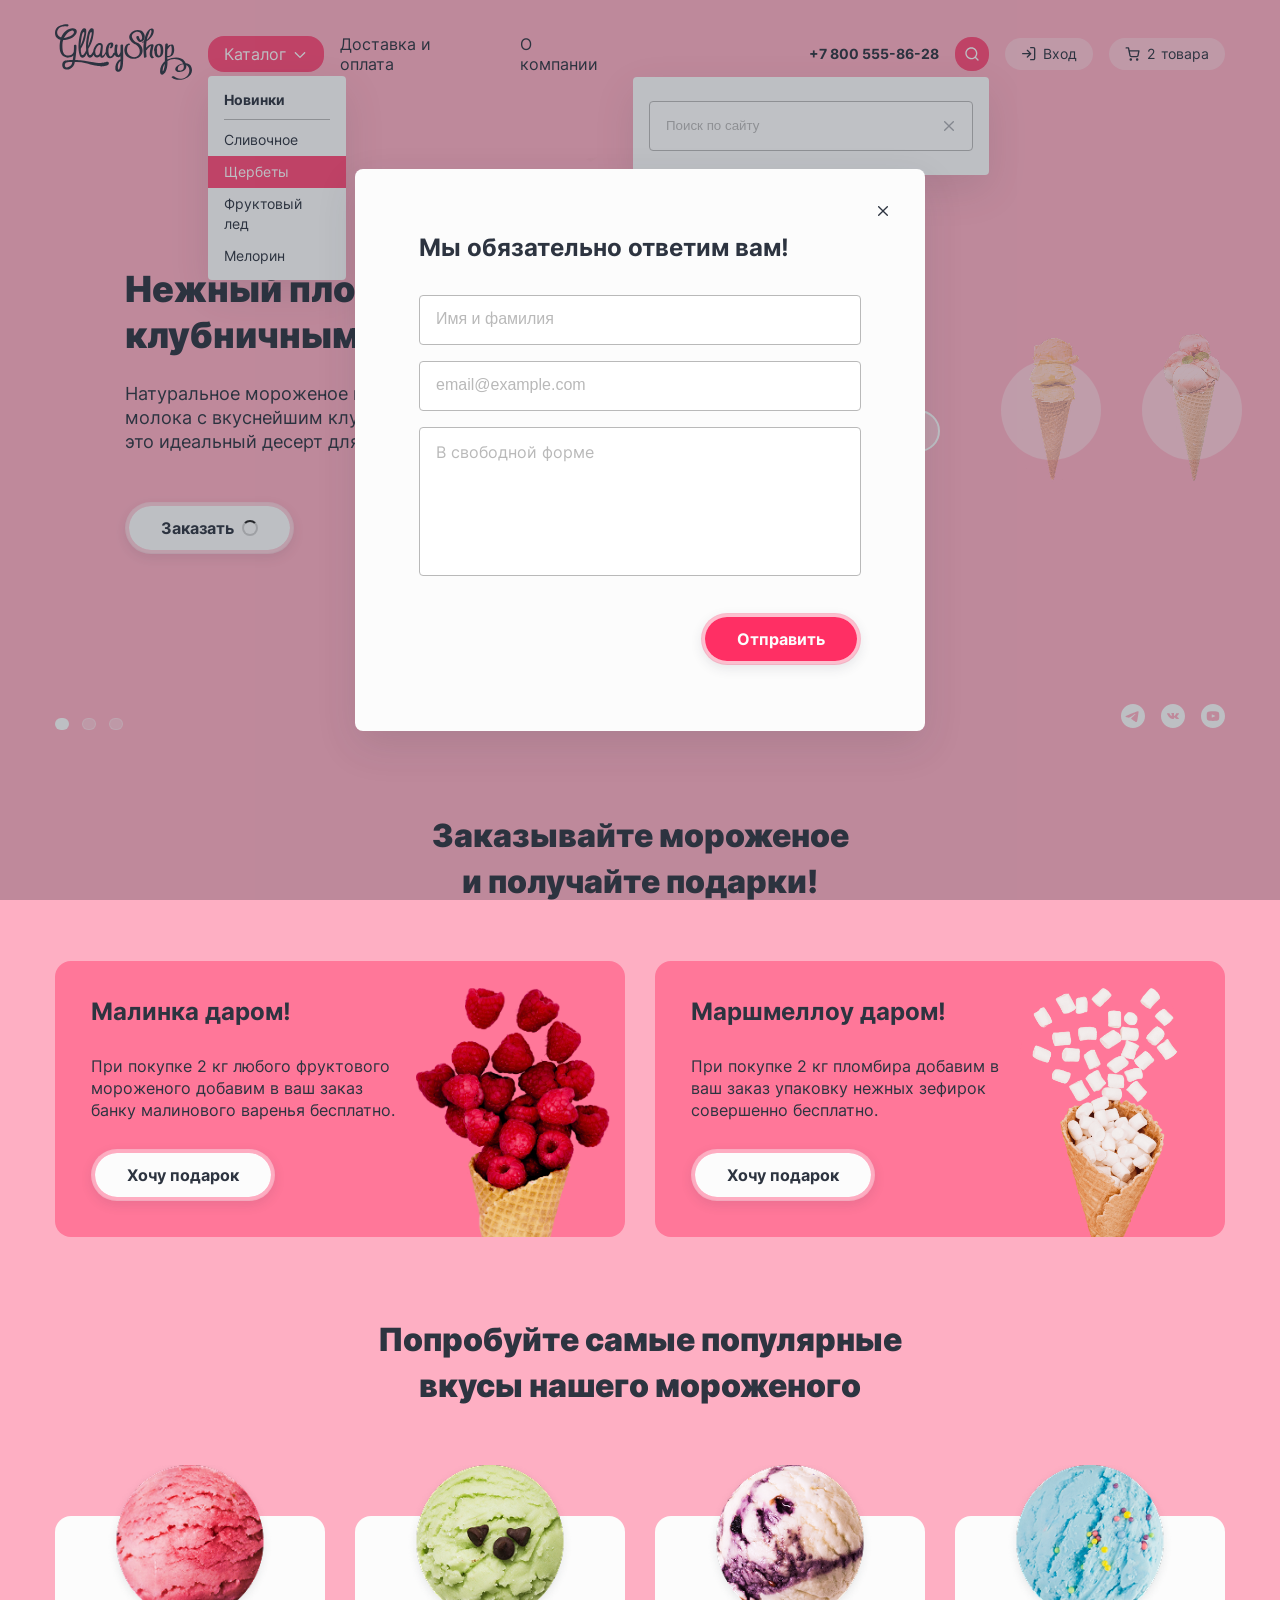
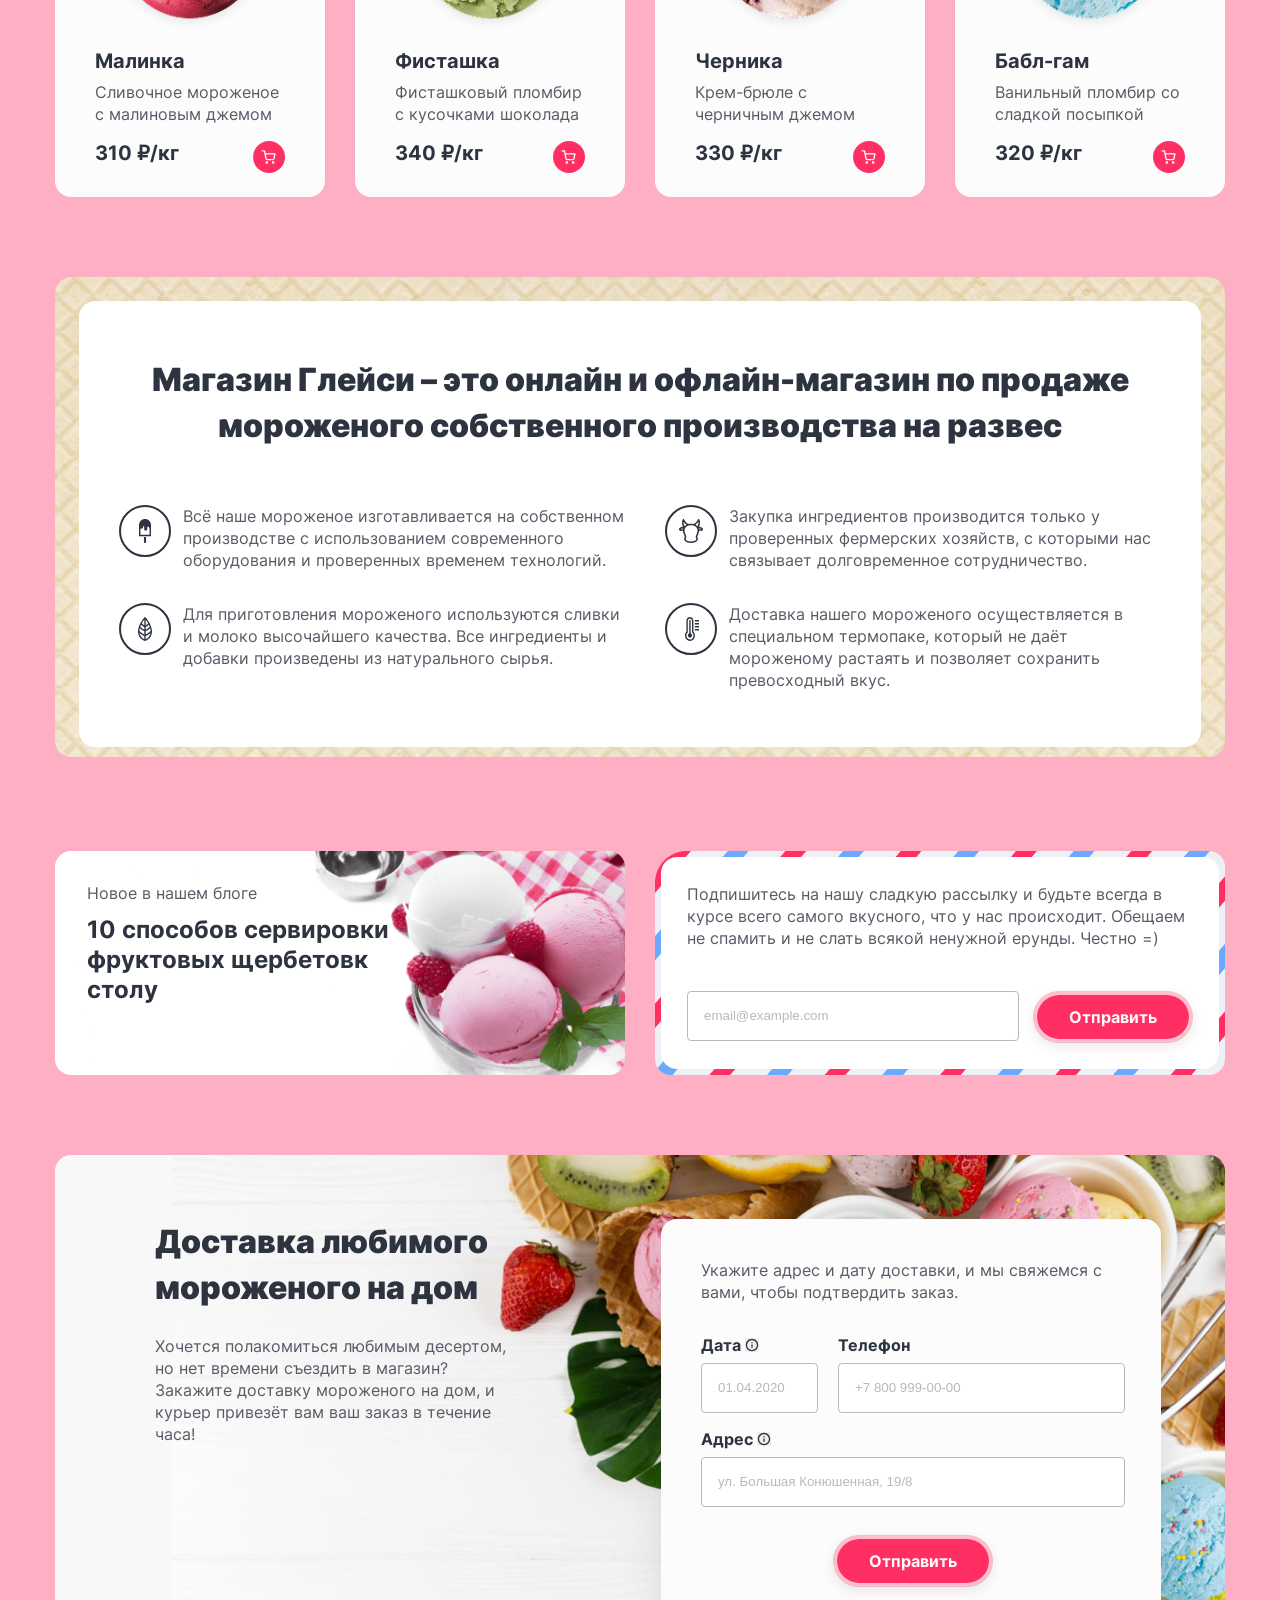
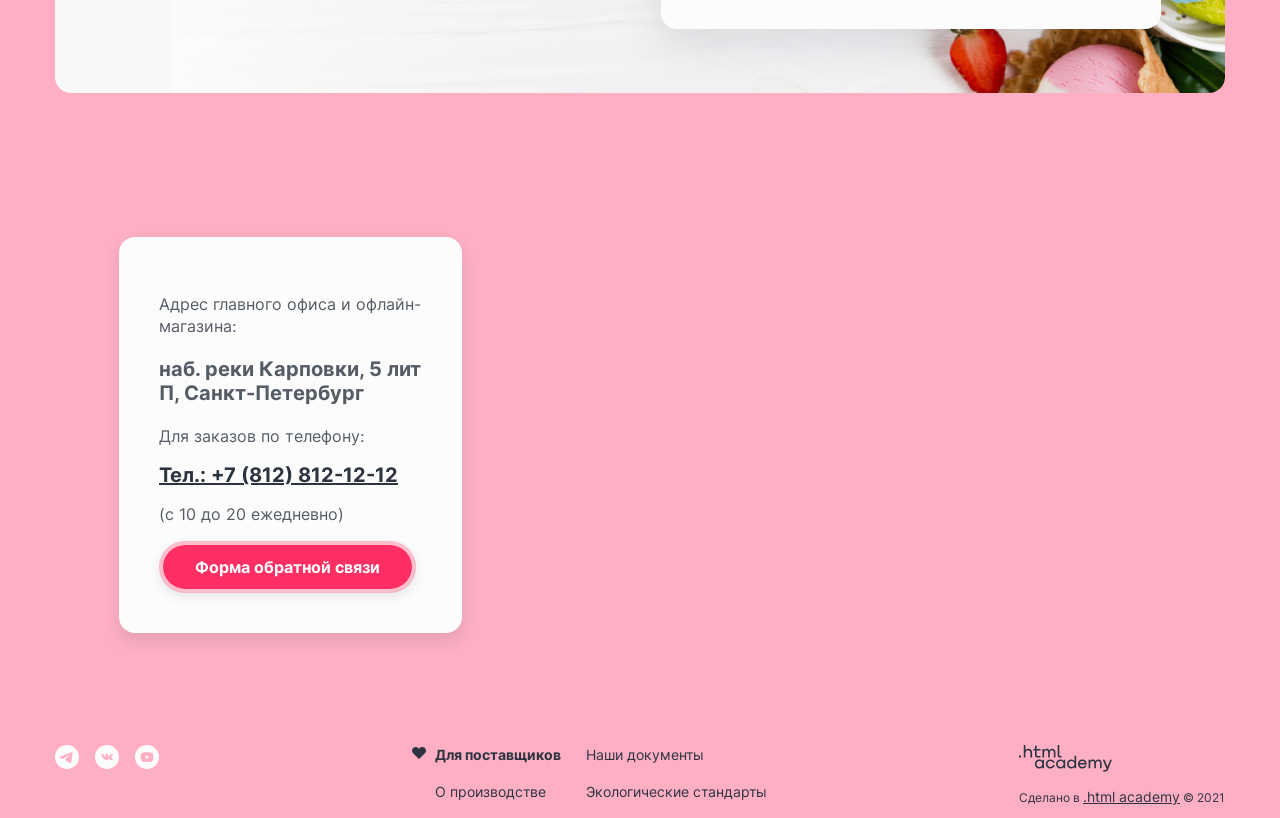
==== commit 6a977181: "Реализует основной функционал" ====
--- a/index.html
+++ b/index.html
@@ -6,284 +6,501 @@
     <link rel="stylesheet" href="./styles/styles.css">
   </head>
   <body>
+    <input type="radio" name="slider" id="slider1" checked>
+    <input type="radio" name="slider" id="slider2">
+    <input type="radio" name="slider" id="slider3">
+
     <header class="page-header">
-      <img src="./image/svg/logo.svg" alt="Логотип магазина Глейси." class="logo" width="137" height="56">
       <nav class="navigation">
+        <a class="logo">
+          <img src="./image/svg/logo.svg" alt="Логотип магазина Глейси." class="logo-img" width="137" height="56">
+        </a>
         <ul class="navigation-list">
-          <li class="navigation-item"><a href="catalog.html" class="navigation-link">Каталог</a></li>
+          <li class="navigation-item">
+            <a href="#" class="navigation-link navigation-link-catalog popover-active">
+              Каталог
+              <svg class="navigation-icon" aria-hidden="true" focusable="false" width="16" height="16" viewBox="0 0 16 16" fill="none" xmlns="http://www.w3.org/2000/svg">
+                <path fill-rule="evenodd" clip-rule="evenodd" d="M3.80799 6.19526C3.54764 5.93491 3.12553 5.93491 2.86518 6.19526C2.60483 6.45561 2.60483 6.87772 2.86518 7.13807L7.52553 11.7984C7.52759 11.8005 7.52967 11.8026 7.53177 11.8047C7.66246 11.9354 7.83392 12.0005 8.00521 12C8.17518 11.9995 8.34498 11.9344 8.47466 11.8047C8.47675 11.8027 8.47881 11.8006 8.48087 11.7985L13.1412 7.13807C13.4016 6.87772 13.4016 6.45561 13.1412 6.19526C12.8809 5.93491 12.4588 5.93491 12.1984 6.19526L8.00321 10.3905L3.80799 6.19526Z"/>
+              </svg>
+            </a>
+            <div class="popover popover-catalog">
+              <div class="popover-content">
+                <h2 class="visually-hidden">Каталог</h2>
+                <ul class="popover-catalog-list">
+                  <li class="popover-catalog-item">
+                    <a class="popover-catalog-link popover-catalog-title">Новинки</a>
+                    <div class="divider"></div>
+                  </li>
+                  <li class="popover-catalog-item">
+                    <a href="#" class="popover-catalog-link">Сливочное</a>
+                  </li>
+                  <li class="popover-catalog-item">
+                    <a href="#" class="popover-catalog-link popover-catalog-current">Щербеты</a>
+                  </li>
+                  <li class="popover-catalog-item">
+                    <a href="#" class="popover-catalog-link">Фруктовый лед</a>
+                  </li>
+                  <li class="popover-catalog-item">
+                    <a href="#" class="popover-catalog-link">Мелорин</a>
+                  </li>
+                </ul>
+              </div>
+            </div>
+          </li>
           <li class="navigation-item"><a href="#" class="navigation-link">Доставка и оплата</a></li>
           <li class="navigation-item"><a href="#" class="navigation-link">О компании</a></li>
         </ul>
-        <a class="navigation-link header-phone" href="88005558628">+7 800 555-86-28</a>
-        <ul class="navigation-user-list">
-          <li class="navigation-user-item"><a href="#" class="navigation-link"><span class="visually-hidden">Поиск</span></a></li>
-          <li class="navigation-user-item"><a href="#" class="navigation-link">Вход</a></li>
-          <li class="navigation-user-item"><a href="#" class="navigation-link"><span class="visually-hidden">Поиск</span>Корзина</a></li>
+        <ul class="navigation-list navigation-user">
+          <li class="navigation-item"><a class="header-phone" href="88005558628">+7 800 555-86-28</a></li>
+          <li class="navigation-item">
+            <a href="#" class="navigation-link search popover-active">
+              <svg class="navigation-icon" aria-hidden="true" focusable="false" width="16" height="16" viewBox="0 0 16 16" fill="none" xmlns="http://www.w3.org/2000/svg">
+                <path fill-rule="evenodd" clip-rule="evenodd" d="M2.66341 7.33008C2.66341 4.75275 4.75275 2.66341 7.33008 2.66341C9.90741 2.66341 11.9967 4.75275 11.9967 7.33008C11.9967 8.58735 11.4995 9.7285 10.691 10.5676C10.6682 10.5852 10.6462 10.6044 10.6253 10.6253C10.6044 10.6463 10.5852 10.6682 10.5676 10.6911C9.72847 11.4996 8.58734 11.9967 7.33008 11.9967C4.75275 11.9967 2.66341 9.90741 2.66341 7.33008ZM11.0752 12.018C10.0487 12.8391 8.74675 13.3301 7.33008 13.3301C4.01637 13.3301 1.33008 10.6438 1.33008 7.33008C1.33008 4.01637 4.01637 1.33008 7.33008 1.33008C10.6438 1.33008 13.3301 4.01637 13.3301 7.33008C13.3301 8.74676 12.8391 10.0488 12.018 11.0752L14.4681 13.5253C14.7285 13.7857 14.7285 14.2078 14.4681 14.4682C14.2078 14.7285 13.7857 14.7285 13.5253 14.4682L11.0752 12.018Z"/>
+              </svg>
+              <span class="visually-hidden">Поиск</span>
+            </a>
+            <div class="popover popover-search">
+              <div class="popover-content">
+                <div class="visually-hidden">Поиск</div>
+                <form action="https://echo.htmlacademy.ru/" method="post" class="subscribe-form">
+                  <label>
+                    <input type="text" class="form-input" placeholder="Поиск по сайту">
+                  </label>
+                  <button class="search-clear">
+                    <span class="visually-hidden">Очистить поле ввода</span>
+                  </button>
+                </form>
+              </div>
+            </div>
+          </li>
+          <li class="navigation-item">
+            <a href="#" class="navigation-link">
+              <svg class="navigation-icon" aria-hidden="true" focusable="false" width="16" height="16" viewBox="0 0 16 16" fill="none" xmlns="http://www.w3.org/2000/svg">
+                <path fill-rule="evenodd" clip-rule="evenodd" d="M9 1.66667C9 1.29848 9.29848 1 9.66667 1H12.3333C12.8638 1 13.3725 1.21071 13.7475 1.58579C14.1226 1.96086 14.3333 2.46957 14.3333 3V12.3333C14.3333 12.8638 14.1226 13.3725 13.7475 13.7475C13.3725 14.1226 12.8638 14.3333 12.3333 14.3333H9.66667C9.29848 14.3333 9 14.0349 9 13.6667C9 13.2985 9.29848 13 9.66667 13H12.3333C12.5101 13 12.6797 12.9298 12.8047 12.8047C12.9298 12.6797 13 12.5101 13 12.3333V3C13 2.82319 12.9298 2.65362 12.8047 2.5286C12.6797 2.40357 12.5101 2.33333 12.3333 2.33333H9.66667C9.29848 2.33333 9 2.03486 9 1.66667ZM5.86189 3.86193C6.12224 3.60158 6.54435 3.60158 6.8047 3.86193L10.1338 7.19103C10.1509 7.20785 10.1671 7.22559 10.1824 7.24416C10.2142 7.28296 10.2411 7.32451 10.2628 7.36795C10.3079 7.45781 10.3333 7.55927 10.3333 7.66667C10.3333 7.77529 10.3074 7.87785 10.2613 7.96846C10.241 8.00841 10.2164 8.04675 10.1876 8.08278C10.1708 8.10378 10.1527 8.12375 10.1335 8.14256L6.8047 11.4714C6.54435 11.7318 6.12224 11.7318 5.86189 11.4714C5.60154 11.2111 5.60154 10.7889 5.86189 10.5286L8.05715 8.33333H1.66667C1.29848 8.33333 1 8.03486 1 7.66667C1 7.29848 1.29848 7 1.66667 7H8.05715L5.86189 4.80474C5.60154 4.54439 5.60154 4.12228 5.86189 3.86193Z"/>
+              </svg>
+              Вход
+            </a>
+            <div class="popover popover-login">
+              <div class="popover-content">
+                <div class="popover-title">Личный кабинет</div>
+                <form action="https://echo.htmlacademy.ru/" method="post" class="subscribe-form">
+                  <label>
+                    <input type="text" class="form-input" placeholder="email@example.com">
+                  </label>
+                  <label>
+                    <input type="text" class="form-input" placeholder=".....">
+                  </label>
+                  <div class="popover-login-button-wrapper">
+                    <button class="button button-primary">Войти</button>
+                    <div class="popover-login-faq">
+                      <a href="#" class="popover-login-link">Забыли пароль?</a>
+                      <a href="#" class="popover-login-link">Регистрация</a>
+                    </div>
+                  </div>
+                </form>
+              </div>
+            </div>
+          </li>
+          <li class="navigation-item">
+            <a href="#" class="navigation-link">
+              <svg class="navigation-icon" aria-hidden="true" focusable="false" width="16" height="16" viewBox="0 0 16 16" fill="none" xmlns="http://www.w3.org/2000/svg">
+                <path fill-rule="evenodd" clip-rule="evenodd" d="M1.16667 1.25C0.798477 1.25 0.5 1.54848 0.5 1.91667C0.5 2.28486 0.798477 2.58333 1.16667 2.58333H2.93794L3.40537 4.91872C3.40821 4.93667 3.41176 4.95438 3.416 4.97182L4.38338 9.80515L4.3835 9.80571C4.46706 10.2257 4.69562 10.603 5.02921 10.8715C5.36111 11.1387 5.77595 11.2813 6.20183 11.2748H11.8225C12.2484 11.2813 12.6633 11.1387 12.9952 10.8715C13.3289 10.6029 13.5575 10.2254 13.641 9.80515L13.641 9.80515L13.642 9.80016L14.5691 4.93872C14.6063 4.74355 14.5545 4.54195 14.4279 4.38887C14.3012 4.23578 14.1129 4.14716 13.9142 4.14716H4.61072L4.1381 1.78583C4.07574 1.47426 3.80215 1.25 3.4844 1.25H1.16667ZM5.69098 9.54444L4.87759 5.4805H13.1084L12.3328 9.54736C12.31 9.65988 12.2485 9.7609 12.1591 9.83291C12.0691 9.90535 11.9565 9.94383 11.841 9.94162L11.841 9.94149H11.8282H6.19614V9.94137L6.18337 9.94162C6.06787 9.94383 5.95528 9.90535 5.8653 9.83291C5.77531 9.76048 5.71368 9.6587 5.69117 9.5454L5.69098 9.54444ZM4.55739 13.5054C4.55739 12.8175 5.1151 12.2597 5.80307 12.2597C6.49105 12.2597 7.04876 12.8175 7.04876 13.5054C7.04876 14.1934 6.49105 14.7511 5.80307 14.7511C5.1151 14.7511 4.55739 14.1934 4.55739 13.5054ZM10.9307 13.5054C10.9307 12.8175 11.4884 12.2597 12.1764 12.2597C12.8644 12.2597 13.4221 12.8175 13.4221 13.5054C13.4221 14.1934 12.8644 14.7511 12.1764 14.7511C11.4884 14.7511 10.9307 14.1934 10.9307 13.5054Z"/>
+              </svg>
+              <span class="visually-hidden">Корзина</span>
+              <span class="cart-count">2</span>
+              товара
+            </a>
+            <div class="popover popover-cart">
+              <div class="popover-cart-empty-description">Ваша корзина пока пуста</div>
+              <div class="popover-content">
+                <h2 class="popover-title">Корзина</h2>
+                <ul class="cart-items-list">
+                  <li class="cart-item">
+                    <img src="./image/products/raspberry.png" alt="Малинка" class="cart-img" width="48" height="48">
+                    <p class="cart-item-title">
+                      <span>Малинка</span>
+                      <span class="cart-item-description">1 кг х 310 ₽</span>
+                    </p>
+                    <p class="cart-item-price">310 ₽</p>
+                    <button class="cart-item-button" type="button">
+                      <span class="visually-hidden">Удалить из корзины</span>
+                    </button>
+                  </li>
+                  <li class="cart-item">
+                    <img src="./image/products/bubble-gum.png" alt="Бабл-гам" class="cart-img" width="48" height="48">
+                    <p class="cart-item-title">
+                      <span>Бабл-гам</span>
+                      <span class="cart-item-description">1,5 кг х 320 ₽</span>
+                    </p>
+                    <p class="cart-item-price">480 ₽</p>
+                    <button class="cart-item-button" type="button">
+                      <span class="visually-hidden">Удалить из корзины</span>
+                    </button>
+                  </li>
+                </ul>
+                <div class="cart-sum-wrapper">
+                  <button class="button button-primary" type="button">Оформить заказ</button>
+                  <div class="cart-sum">Итого: 790 ₽</div>
+                </div>
+              </div>
+            </div>
+          </li>
         </ul>
       </nav>
     </header>
 
-    <main class="main-index">
-      <h1 class="visually-hidden">Магазин Глейси</h1>
-
-      <section class="best-offers">
-        <input type="radio" name="slider" id="slider1" checked>
-        <input type="radio" name="slider" id="slider2">
-        <input type="radio" name="slider" id="slider3">
-
-        <div class="best-offers-slider">
-          <div class="best-offers-slides">
-            <div class="slide first-slide">
-              <div class="slide-content">
-                <h2 class="section-title slider-title">Нежный пломбир с клубничным джемом</h2>
-                <p class="best-offers-description">Натуральное мороженое из свежих сливок
-                  и молока с вкуснейшим клубничным джемом – это идеальный десерт для всей семьи.
-                </p>
-                <button class="button" type="button">Заказать</button>
-              </div>
-              <div class="slide-image-wrapper">
-                <div class="slider-controll">
-                  <label for="slider3" class="slider-arrows prev"></label>
-                  <img src="./image/first-slide.jpg" alt="Нежный пломбир с клубничным джемом" class="slide-img" width="350" height="507">
-                  <label for="slider2" class="slider-arrows next"></label>
-                </div>
-                <div class="preview">
-                  <img src="./image/preview-two.png" alt="Превью сливочное мороженое со вкусом банана" class="preview-img">
-                  <img src="./image/preview-three.png" alt="Превью карамельный пломбир с маршмеллоу" class="preview-img">
-                </div>
-              </div>
-            </div>
-
-            <div class="slide second-slide">
-              <div class="slide-content">
-                <h2 class="section-title slider-title">Сливочное мороженое со вкусом банана</h2>
-                <p class="best-offers-description">Сливочное мороженое с ярким банановым вкусом подарит вам свежесть и наслаждение даже в самый жаркий летний день.</p>
-                <button class="button" type="button">Заказать</button>
-              </div>
-              <div class="slide-image-wrapper">
-                <div class="slider-controll">
-                  <label for="slider1" class="slider-arrows prev"></label>
-                  <img src="./image/second-slide.jpg" alt="Сливочное мороженое со вкусом банана" class="slide-img"  width="350" height="507">
-                  <label for="slider2" class="slider-arrows next"></label>
-                </div>
-                <div class="preview">
-                  <img src="./image/preview-three.png" alt="Превью карамельный пломбир с маршмеллоу" class="preview-img">
-                  <img src="./image/preview-one.png" alt="Нежный пломбир с клубничным джемом" class="preview-img">
-                </div>
-              </div>
-            </div>
-
-            <div class="slide third-slide">
-              <div class="slide-content">
-                <h2 class="section-title slider-title">Карамельный пломбир с маршмеллоу</h2>
-                <p class="best-offers-description">Сливочное мороженое с ярким банановым вкусом подарит вам свежесть и наслаждение даже в самый жаркий летний день.</p>
-                <button class="button" type="button">Заказать</button>
-              </div>
-              <div class="slide-image-wrapper">
-                <div class="slider-controll">
-                  <label for="slider2" class="slider-arrows prev"></label>
-                  <img src="./image/third-slide.jpg" alt="Карамельный пломбир с маршмеллоу" class="slide-img"  width="350" height="507">
-                  <label for="slider1" class="slider-arrows next"></label>
-                </div>
-                <div class="preview">
-                  <img src="./image/preview-one.png" alt="Нежный пломбир с клубничным джемом" class="preview-img">
-                  <img src="./image/preview-two.png" alt="Превью сливочное мороженое со вкусом банана" class="preview-img">
-                </div>
-              </div>
+    <main class="main-container main-index">
+      <div class="page-container">
+        <h1 class="visually-hidden">Магазин Глейси</h1>
+
+        <section class="best-offers">
+
+
+          <div class="best-offers-slider">
+            <div class="best-offers-slides">
+              <div class="slide first-slide">
+                <div class="slide-content">
+                  <h2 class="section-title slider-title">Нежный пломбир с клубничным джемом</h2>
+                  <p class="best-offers-description">Натуральное мороженое из свежих сливок
+                    и молока с вкуснейшим клубничным джемом – это идеальный десерт для всей семьи.
+                  </p>
+                  <button class="button loading" type="button">Заказать</button>
+                </div>
+                <div class="slide-image-wrapper">
+                  <div class="slider-controll">
+                    <button class="slider-arrows-button">
+                      <label for="slider3" class="slider-arrows prev" tabindex="1">
+                        <svg class="slider-arrows-icon" aria-hidden="true" focusable="false" width="16" height="16" viewBox="0 0 16 16" fill="none" xmlns="http://www.w3.org/2000/svg">
+                          <path fill-rule="evenodd" clip-rule="evenodd" d="M9.8033 3.80515C10.063 3.54545 10.063 3.12439 9.8033 2.8647C9.54361 2.605 9.12255 2.605 8.86285 2.8647L4.19477 7.53277C3.93593 7.79162 3.93508 8.21075 4.19221 8.47065C4.19338 8.47183 4.19454 8.47301 4.19572 8.47418L8.8638 13.1423C9.12349 13.402 9.54455 13.402 9.80425 13.1423C10.0639 12.8826 10.0639 12.4615 9.80425 12.2018L5.60545 8.00301L9.8033 3.80515Z"/>
+                        </svg>
+                      </label>
+                    </button>
+                    <img src="./image/first-slide.png" alt="Нежный пломбир с клубничным джемом" class="slide-img" width="350" height="507">
+                    <button class="slider-arrows-button">
+                      <label for="slider2" class="slider-arrows next">
+                        <svg class="slider-arrows-icon" aria-hidden="true" focusable="false" width="16" height="16" viewBox="0 0 16 16" fill="none" xmlns="http://www.w3.org/2000/svg">
+                          <path fill-rule="evenodd" clip-rule="evenodd" d="M7.13526 2.8647C6.87557 2.605 6.45451 2.605 6.19481 2.8647C5.93511 3.12439 5.93511 3.54545 6.19481 3.80515L10.3961 8.00643L6.19477 12.2077C5.93508 12.4674 5.93508 12.8885 6.19477 13.1482C6.45447 13.4079 6.87553 13.4079 7.13523 13.1482L11.804 8.47944C11.8049 8.47852 11.8058 8.47759 11.8068 8.47666C12.0665 8.21696 12.0665 7.79591 11.8068 7.53621L7.13526 2.8647Z"/>
+                        </svg>
+                      </label>
+                    </button>
+
+                  </div>
+                  <div class="preview">
+                    <div class="preview-img-wrapper">
+                      <img src="./image/preview-three.png" alt="Превью карамельный пломбир с маршмеллоу" class="preview-img" width="66" height="150">
+                    </div>
+                    <div class="preview-img-wrapper">
+                      <img src="./image/preview-two.png" alt="Превью сливочное мороженое со вкусом банана" class="preview-img" width="66" height="150">
+                    </div>
+                  </div>
+                </div>
+              </div>
+
+              <div class="slide second-slide">
+                <div class="slide-content">
+                  <h2 class="section-title slider-title">Сливочное мороженое со вкусом банана</h2>
+                  <p class="best-offers-description">Сливочное мороженое с ярким банановым вкусом подарит вам свежесть и наслаждение даже в самый жаркий летний день.</p>
+                  <button class="button" type="button">Заказать</button>
+                </div>
+                <div class="slide-image-wrapper">
+                  <div class="slider-controll">
+                    <button class="slider-arrows-button">
+                      <label for="slider1" class="slider-arrows prev">
+                        <svg class="slider-arrows-icon" aria-hidden="true" focusable="false" width="16" height="16" viewBox="0 0 16 16" fill="none" xmlns="http://www.w3.org/2000/svg">
+                          <path fill-rule="evenodd" clip-rule="evenodd" d="M9.8033 3.80515C10.063 3.54545 10.063 3.12439 9.8033 2.8647C9.54361 2.605 9.12255 2.605 8.86285 2.8647L4.19477 7.53277C3.93593 7.79162 3.93508 8.21075 4.19221 8.47065C4.19338 8.47183 4.19454 8.47301 4.19572 8.47418L8.8638 13.1423C9.12349 13.402 9.54455 13.402 9.80425 13.1423C10.0639 12.8826 10.0639 12.4615 9.80425 12.2018L5.60545 8.00301L9.8033 3.80515Z"/>
+                        </svg>
+                      </label>
+                    </button>
+                    <img src="./image/second-slide.png" alt="Сливочное мороженое со вкусом банана" class="slide-img"  width="350" height="507">
+                    <button class="slider-arrows-button">
+                      <label for="slider3" class="slider-arrows next">
+                        <svg class="slider-arrows-icon" aria-hidden="true" focusable="false" width="16" height="16" viewBox="0 0 16 16" fill="none" xmlns="http://www.w3.org/2000/svg">
+                          <path fill-rule="evenodd" clip-rule="evenodd" d="M7.13526 2.8647C6.87557 2.605 6.45451 2.605 6.19481 2.8647C5.93511 3.12439 5.93511 3.54545 6.19481 3.80515L10.3961 8.00643L6.19477 12.2077C5.93508 12.4674 5.93508 12.8885 6.19477 13.1482C6.45447 13.4079 6.87553 13.4079 7.13523 13.1482L11.804 8.47944C11.8049 8.47852 11.8058 8.47759 11.8068 8.47666C12.0665 8.21696 12.0665 7.79591 11.8068 7.53621L7.13526 2.8647Z"/>
+                        </svg>
+                      </label>
+                    </button>
+                  </div>
+                  <div class="preview">
+                    <div class="preview-img-wrapper">
+                      <img src="./image/preview-two.png" alt="Превью карамельный пломбир с маршмеллоу" class="preview-img" width="66" height="150">
+                    </div>
+                    <div class="preview-img-wrapper">
+                      <img src="./image/preview-one.png" alt="Нежный пломбир с клубничным джемом" class="preview-img" width="66" height="150">
+                    </div>
+                  </div>
+                </div>
+              </div>
+
+              <div class="slide third-slide">
+                <div class="slide-content">
+                  <h2 class="section-title slider-title">Карамельный пломбир с маршмеллоу</h2>
+                  <p class="best-offers-description">Необычный сладкий десерт с карамельным топпингом и кусочками зефира завоюет сердца сладкоежек всех возрастов.</p>
+                  <button class="button" type="button">Заказать</button>
+                </div>
+                <div class="slide-image-wrapper">
+                  <div class="slider-controll">
+                    <button class="slider-arrows-button">
+                      <label for="slider2" class="slider-arrows prev">
+                        <svg class="slider-arrows-icon" aria-hidden="true" focusable="false" width="16" height="16" viewBox="0 0 16 16" fill="none" xmlns="http://www.w3.org/2000/svg">
+                          <path fill-rule="evenodd" clip-rule="evenodd" d="M9.8033 3.80515C10.063 3.54545 10.063 3.12439 9.8033 2.8647C9.54361 2.605 9.12255 2.605 8.86285 2.8647L4.19477 7.53277C3.93593 7.79162 3.93508 8.21075 4.19221 8.47065C4.19338 8.47183 4.19454 8.47301 4.19572 8.47418L8.8638 13.1423C9.12349 13.402 9.54455 13.402 9.80425 13.1423C10.0639 12.8826 10.0639 12.4615 9.80425 12.2018L5.60545 8.00301L9.8033 3.80515Z"/>
+                        </svg>
+                      </label>
+                    </button>
+                    <img src="./image/third-slide.png" alt="Карамельный пломбир с маршмеллоу" class="slide-img"  width="350" height="507">
+                    <button class="slider-arrows-button">
+                      <label for="slider1" class="slider-arrows next">
+                        <svg class="slider-arrows-icon" aria-hidden="true" focusable="false" width="16" height="16" viewBox="0 0 16 16" fill="none" xmlns="http://www.w3.org/2000/svg">
+                          <path fill-rule="evenodd" clip-rule="evenodd" d="M7.13526 2.8647C6.87557 2.605 6.45451 2.605 6.19481 2.8647C5.93511 3.12439 5.93511 3.54545 6.19481 3.80515L10.3961 8.00643L6.19477 12.2077C5.93508 12.4674 5.93508 12.8885 6.19477 13.1482C6.45447 13.4079 6.87553 13.4079 7.13523 13.1482L11.804 8.47944C11.8049 8.47852 11.8058 8.47759 11.8068 8.47666C12.0665 8.21696 12.0665 7.79591 11.8068 7.53621L7.13526 2.8647Z"/>
+                        </svg>
+                      </label>
+                    </button>
+                  </div>
+                  <div class="preview">
+                    <div class="preview-img-wrapper">
+                      <img src="./image/preview-one.png" alt="Нежный пломбир с клубничным джемом" class="preview-img" width="66" height="150">
+                    </div>
+                    <div class="preview-img-wrapper">
+                      <img src="./image/preview-three.png" alt="Превью сливочное мороженое со вкусом банана" class="preview-img" width="66" height="150">
+                    </div>
+                  </div>
+                </div>
+              </div>
+            </div>
+
+            <div class="slide-control">
+              <label for="slider1">
+                <button class="slider-button button-slide1"></button>
+              </label>
+              <label for="slider2">
+                <button class="slider-button button-slide2"></button>
+              </label>
+              <label for="slider3">
+                <button class="slider-button button-slide3"></button>
+              </label>
             </div>
           </div>
 
-          <div class="slide-control">
-            <label for="slider1"></label>
-            <label for="slider2"></label>
-            <label for="slider3"></label>
+          <ul class="social slider-social">
+            <li class="social-item">
+              <a class="social-link" href="https://twitter.com/htmlacademy_ru">
+                <span class="visually-hidden">Твиттер</span>
+                <svg width="24" height="24" viewBox="0 0 16 16" fill="none" xmlns="http://www.w3.org/2000/svg">
+                  <path fill-rule="evenodd" clip-rule="evenodd" d="M16 8C16 12.418 12.418 16 8 16C3.582 16 0 12.418 0 8C0 3.582 3.582 0 8 0C12.418 0 16 3.582 16 8ZM8.28667 5.906C7.50867 6.22933 5.95333 6.89933 3.62133 7.91533C3.24267 8.066 3.044 8.21333 3.026 8.35733C2.99533 8.60133 3.30067 8.69733 3.71533 8.82733C3.772 8.84533 3.83067 8.86333 3.89067 8.88333C4.29933 9.016 4.84867 9.17133 5.134 9.17733C5.39333 9.18267 5.68267 9.076 6.002 8.85733C8.18067 7.386 9.30533 6.64267 9.376 6.62667C9.426 6.61533 9.49533 6.60067 9.542 6.64267C9.58867 6.684 9.584 6.76267 9.57933 6.784C9.54867 6.91267 8.35267 8.02533 7.73267 8.60133C7.53933 8.78067 7.40267 8.908 7.37467 8.93733C7.312 9.002 7.248 9.064 7.18667 9.12333C6.80667 9.48867 6.52267 9.76333 7.20267 10.2113C7.52933 10.4267 7.79067 10.6047 8.05133 10.782C8.336 10.976 8.62 11.1693 8.988 11.4107C9.08133 11.472 9.17067 11.5353 9.258 11.5973C9.58933 11.834 9.88733 12.046 10.2553 12.0127C10.4687 11.9927 10.69 11.792 10.802 11.1927C11.0667 9.77533 11.588 6.706 11.7087 5.44067C11.716 5.33561 11.7115 5.23006 11.6953 5.126C11.6856 5.04195 11.6447 4.96462 11.5807 4.90933C11.4853 4.83133 11.3373 4.81467 11.2707 4.816C10.97 4.82133 10.5087 4.982 8.28667 5.906Z"/>
+                </svg>
+              </a>
+            </li>
+            <li class="social-item">
+              <a class="social-link" href="https://www.facebook.com/htmlacademy">
+                <span class="visually-hidden">Вконтакте</span>
+                <svg width="24" height="24" viewBox="0 0 16 16" fill="none" xmlns="http://www.w3.org/2000/svg">
+                  <path fill-rule="evenodd" clip-rule="evenodd" d="M16 8C16 12.4183 12.4183 16 8 16C3.58172 16 0 12.4183 0 8C0 3.58172 3.58172 0 8 0C12.4183 0 16 3.58172 16 8ZM8.39228 9.98325H7.91409C7.91409 9.98325 6.85898 10.0389 5.92986 9.19111C4.91657 8.26636 4.02166 6.43135 4.02166 6.43135C4.02166 6.43135 3.97008 6.31103 4.02612 6.25287C4.08911 6.18748 4.2607 6.18329 4.2607 6.18329L5.40378 6.17672C5.40378 6.17672 5.51151 6.19252 5.58862 6.24211C5.65216 6.28304 5.68778 6.35957 5.68778 6.35957C5.68778 6.35957 5.87252 6.76907 6.11721 7.13954C6.59475 7.86277 6.81717 8.02097 6.97932 7.94349C7.21553 7.8305 7.14472 6.92108 7.14472 6.92108C7.14472 6.92108 7.14907 6.59097 7.0258 6.44401C6.93034 6.33007 6.75027 6.29685 6.67077 6.28752C6.60647 6.28 6.71204 6.14912 6.84888 6.09038C7.05458 6.00205 7.41787 5.99701 7.84708 6.00091C8.18147 6.00386 8.2777 6.02214 8.40846 6.04984C8.71183 6.11404 8.70237 6.31976 8.68196 6.76362C8.67586 6.89625 8.66879 7.05014 8.66879 7.22787C8.66879 7.26786 8.66746 7.31048 8.66609 7.35433C8.659 7.58166 8.65089 7.84192 8.82159 7.93863C8.90913 7.98813 9.1233 7.94606 9.65894 7.14887C9.91286 6.77107 10.1032 6.32683 10.1032 6.32683C10.1032 6.32683 10.1448 6.24763 10.2095 6.21365C10.2756 6.179 10.3648 6.18966 10.3648 6.18966L11.5677 6.1831C11.5677 6.1831 11.9291 6.14531 11.9877 6.28828C12.049 6.43839 11.8526 6.78887 11.3611 7.36294C10.8976 7.90445 10.6707 8.10579 10.6886 8.2824C10.7018 8.41323 10.8493 8.53049 11.1343 8.76238C11.7265 9.24409 11.8843 9.49702 11.9218 9.55713C11.9248 9.56199 11.9271 9.56559 11.9287 9.56795C12.1937 9.95308 11.6348 9.98325 11.6348 9.98325L10.5665 9.99629C10.5665 9.99629 10.3369 10.0362 10.0347 9.85427C9.87671 9.75923 9.72223 9.60401 9.57505 9.45612C9.35005 9.23004 9.1421 9.02109 8.96463 9.07041C8.66683 9.15322 8.67617 9.71559 8.67617 9.71559C8.67617 9.71559 8.67834 9.83571 8.61046 9.89968C8.53672 9.96936 8.39228 9.98325 8.39228 9.98325Z"/>
+                </svg>
+              </a>
+            </li>
+            <li class="social-item">
+              <a class="social-link" href="https://www.youtube.com/c/HTMLAcademyRUS">
+                <span class="visually-hidden">Ютюб</span>
+                <svg width="24" height="24" viewBox="0 0 16 16" fill="none" xmlns="http://www.w3.org/2000/svg">
+                  <path d="M9.33583 7.86083L7.46417 6.9875C7.30083 6.91167 7.16667 6.99667 7.16667 7.1775V8.8225C7.16667 9.00333 7.30083 9.08833 7.46417 9.0125L9.335 8.13917C9.49917 8.0625 9.49917 7.9375 9.33583 7.86083ZM8 0C3.58167 0 0 3.58167 0 8C0 12.4183 3.58167 16 8 16C12.4183 16 16 12.4183 16 8C16 3.58167 12.4183 0 8 0ZM8 11.25C3.905 11.25 3.83333 10.8808 3.83333 8C3.83333 5.11917 3.905 4.75 8 4.75C12.095 4.75 12.1667 5.11917 12.1667 8C12.1667 10.8808 12.095 11.25 8 11.25Z"/>
+                </svg>
+              </a>
+            </li>
+          </ul>
+        </section>
+
+        <section class="offer-present">
+          <h2 class="section-title">Заказывайте мороженое<br>и получайте подарки!</h2>
+          <ul class="offer-present-cards">
+            <li class="offer-present-card">
+              <h3 class="article-title">Малинка даром!</h3>
+              <p>При покупке 2 кг любого фруктового мороженого добавим в ваш заказ банку малинового варенья бесплатно.</p>
+              <a href="#" class="button">Хочу подарок</a>
+            </li>
+            <li class="offer-present-card">
+              <h3 class="article-title">Маршмеллоу даром!</h3>
+              <p>При покупке 2 кг пломбира добавим в ваш заказ упаковку нежных зефирок совершенно бесплатно.</p>
+              <a href="#" class="button">Хочу подарок</a>
+            </li>
+          </ul>
+        </section>
+
+        <section class="most-popular">
+          <h2 class="section-title">Попробуйте самые популярные<br>вкусы нашего мороженого</h2>
+          <ul class="product-list">
+            <li class="product-card">
+              <a href="product.html" class="product-card-link">
+                <img src="./image/products/raspberry.png" alt="Сливочное мороженое с малиновым джемом" class="product-card-image" width="168" height="168">
+                <h3 class="product-card-title">Малинка</h3>
+                <p class="product-card-description">Сливочное мороженое с малиновым джемом</p>
+                <div class="price-wrapper">
+                  <b class="product-card-price">310 ₽/кг</b>
+                  <button class="cart-button">
+                    <svg class="cart-button-icon" aria-hidden="true" focusable="false"  width="16" height="16" viewBox="0 0 16 16" fill="none" xmlns="http://www.w3.org/2000/svg">
+                      <path fill-rule="evenodd" clip-rule="evenodd" d="M1.16667 1.25C0.798477 1.25 0.5 1.54848 0.5 1.91667C0.5 2.28486 0.798477 2.58333 1.16667 2.58333H2.93794L3.40537 4.91872C3.40821 4.93667 3.41176 4.95438 3.416 4.97182L4.38338 9.80515L4.3835 9.80571C4.46706 10.2257 4.69562 10.603 5.02921 10.8715C5.36111 11.1387 5.77595 11.2813 6.20183 11.2748H11.8225C12.2484 11.2813 12.6633 11.1387 12.9952 10.8715C13.3289 10.6029 13.5575 10.2254 13.641 9.80515L13.641 9.80515L13.642 9.80016L14.5691 4.93872C14.6063 4.74355 14.5545 4.54195 14.4279 4.38887C14.3012 4.23578 14.1129 4.14716 13.9142 4.14716H4.61072L4.1381 1.78583C4.07574 1.47426 3.80215 1.25 3.4844 1.25H1.16667ZM5.69098 9.54444L4.87759 5.4805H13.1084L12.3328 9.54736C12.31 9.65988 12.2485 9.7609 12.1591 9.83291C12.0691 9.90535 11.9565 9.94383 11.841 9.94162L11.841 9.94149H11.8282H6.19614V9.94137L6.18337 9.94162C6.06787 9.94383 5.95528 9.90535 5.8653 9.83291C5.77531 9.76048 5.71368 9.6587 5.69117 9.5454L5.69098 9.54444ZM4.55739 13.5054C4.55739 12.8175 5.1151 12.2597 5.80307 12.2597C6.49105 12.2597 7.04876 12.8175 7.04876 13.5054C7.04876 14.1934 6.49105 14.7511 5.80307 14.7511C5.1151 14.7511 4.55739 14.1934 4.55739 13.5054ZM10.9307 13.5054C10.9307 12.8175 11.4884 12.2597 12.1764 12.2597C12.8644 12.2597 13.4221 12.8175 13.4221 13.5054C13.4221 14.1934 12.8644 14.7511 12.1764 14.7511C11.4884 14.7511 10.9307 14.1934 10.9307 13.5054Z"/>
+                    </svg>
+                    <span class="visually-hidden">Добавить в корзину</span>
+                  </button>
+                </div>
+              </a>
+            </li>
+            <li class="product-card">
+              <a href="product.html" class="product-card-link">
+                <img src="./image/products/pistachio.png" alt="Фисташковый пломбир с кусочками шоколада" class="product-card-image" width="168" height="168">
+                <h3 class="product-card-title">Фисташка</h3>
+                <p class="product-card-description">Фисташковый пломбир с кусочками шоколада</p>
+                <div class="price-wrapper">
+                  <b class="product-card-price">340 ₽/кг</b>
+                  <button class="cart-button">
+                    <svg class="cart-button-icon" aria-hidden="true" focusable="false"  width="16" height="16" viewBox="0 0 16 16" fill="none" xmlns="http://www.w3.org/2000/svg">
+                      <path fill-rule="evenodd" clip-rule="evenodd" d="M1.16667 1.25C0.798477 1.25 0.5 1.54848 0.5 1.91667C0.5 2.28486 0.798477 2.58333 1.16667 2.58333H2.93794L3.40537 4.91872C3.40821 4.93667 3.41176 4.95438 3.416 4.97182L4.38338 9.80515L4.3835 9.80571C4.46706 10.2257 4.69562 10.603 5.02921 10.8715C5.36111 11.1387 5.77595 11.2813 6.20183 11.2748H11.8225C12.2484 11.2813 12.6633 11.1387 12.9952 10.8715C13.3289 10.6029 13.5575 10.2254 13.641 9.80515L13.641 9.80515L13.642 9.80016L14.5691 4.93872C14.6063 4.74355 14.5545 4.54195 14.4279 4.38887C14.3012 4.23578 14.1129 4.14716 13.9142 4.14716H4.61072L4.1381 1.78583C4.07574 1.47426 3.80215 1.25 3.4844 1.25H1.16667ZM5.69098 9.54444L4.87759 5.4805H13.1084L12.3328 9.54736C12.31 9.65988 12.2485 9.7609 12.1591 9.83291C12.0691 9.90535 11.9565 9.94383 11.841 9.94162L11.841 9.94149H11.8282H6.19614V9.94137L6.18337 9.94162C6.06787 9.94383 5.95528 9.90535 5.8653 9.83291C5.77531 9.76048 5.71368 9.6587 5.69117 9.5454L5.69098 9.54444ZM4.55739 13.5054C4.55739 12.8175 5.1151 12.2597 5.80307 12.2597C6.49105 12.2597 7.04876 12.8175 7.04876 13.5054C7.04876 14.1934 6.49105 14.7511 5.80307 14.7511C5.1151 14.7511 4.55739 14.1934 4.55739 13.5054ZM10.9307 13.5054C10.9307 12.8175 11.4884 12.2597 12.1764 12.2597C12.8644 12.2597 13.4221 12.8175 13.4221 13.5054C13.4221 14.1934 12.8644 14.7511 12.1764 14.7511C11.4884 14.7511 10.9307 14.1934 10.9307 13.5054Z"/>
+                    </svg>
+                    <span class="visually-hidden">Добавить в корзину</span>
+                  </button>
+                </div>
+              </a>
+            </li>
+            <li class="product-card">
+              <a href="product.html" class="product-card-link">
+                <img src="./image/products/blueberry.png" alt="Крем-брюле с черничным джемом" class="product-card-image" width="168" height="168">
+                <h3 class="product-card-title">Черника</h3>
+                <p class="product-card-description">Крем-брюле с черничным джемом</p>
+                <div class="price-wrapper">
+                  <b class="product-card-price">330 ₽/кг</b>
+                  <button class="cart-button">
+                    <svg class="cart-button-icon" aria-hidden="true" focusable="false"  width="16" height="16" viewBox="0 0 16 16" fill="none" xmlns="http://www.w3.org/2000/svg">
+                      <path fill-rule="evenodd" clip-rule="evenodd" d="M1.16667 1.25C0.798477 1.25 0.5 1.54848 0.5 1.91667C0.5 2.28486 0.798477 2.58333 1.16667 2.58333H2.93794L3.40537 4.91872C3.40821 4.93667 3.41176 4.95438 3.416 4.97182L4.38338 9.80515L4.3835 9.80571C4.46706 10.2257 4.69562 10.603 5.02921 10.8715C5.36111 11.1387 5.77595 11.2813 6.20183 11.2748H11.8225C12.2484 11.2813 12.6633 11.1387 12.9952 10.8715C13.3289 10.6029 13.5575 10.2254 13.641 9.80515L13.641 9.80515L13.642 9.80016L14.5691 4.93872C14.6063 4.74355 14.5545 4.54195 14.4279 4.38887C14.3012 4.23578 14.1129 4.14716 13.9142 4.14716H4.61072L4.1381 1.78583C4.07574 1.47426 3.80215 1.25 3.4844 1.25H1.16667ZM5.69098 9.54444L4.87759 5.4805H13.1084L12.3328 9.54736C12.31 9.65988 12.2485 9.7609 12.1591 9.83291C12.0691 9.90535 11.9565 9.94383 11.841 9.94162L11.841 9.94149H11.8282H6.19614V9.94137L6.18337 9.94162C6.06787 9.94383 5.95528 9.90535 5.8653 9.83291C5.77531 9.76048 5.71368 9.6587 5.69117 9.5454L5.69098 9.54444ZM4.55739 13.5054C4.55739 12.8175 5.1151 12.2597 5.80307 12.2597C6.49105 12.2597 7.04876 12.8175 7.04876 13.5054C7.04876 14.1934 6.49105 14.7511 5.80307 14.7511C5.1151 14.7511 4.55739 14.1934 4.55739 13.5054ZM10.9307 13.5054C10.9307 12.8175 11.4884 12.2597 12.1764 12.2597C12.8644 12.2597 13.4221 12.8175 13.4221 13.5054C13.4221 14.1934 12.8644 14.7511 12.1764 14.7511C11.4884 14.7511 10.9307 14.1934 10.9307 13.5054Z"/>
+                    </svg>
+                    <span class="visually-hidden">Добавить в корзину</span>
+                  </button>
+                </div>
+              </a>
+            </li>
+            <li class="product-card">
+              <a href="product.html" class="product-card-link">
+                <img src="./image/products/bubble-gum.png" alt="Ванильный пломбир со сладкой посыпкой" class="product-card-image" width="168" height="168">
+                <h3 class="product-card-title">Бабл-гам</h3>
+                <p class="product-card-description">Ванильный пломбир со сладкой посыпкой</p>
+                <div class="price-wrapper">
+                  <b class="product-card-price">320 ₽/кг</b>
+                  <button class="cart-button">
+                    <svg class="cart-button-icon" aria-hidden="true" focusable="false"  width="16" height="16" viewBox="0 0 16 16" fill="none" xmlns="http://www.w3.org/2000/svg">
+                      <path fill-rule="evenodd" clip-rule="evenodd" d="M1.16667 1.25C0.798477 1.25 0.5 1.54848 0.5 1.91667C0.5 2.28486 0.798477 2.58333 1.16667 2.58333H2.93794L3.40537 4.91872C3.40821 4.93667 3.41176 4.95438 3.416 4.97182L4.38338 9.80515L4.3835 9.80571C4.46706 10.2257 4.69562 10.603 5.02921 10.8715C5.36111 11.1387 5.77595 11.2813 6.20183 11.2748H11.8225C12.2484 11.2813 12.6633 11.1387 12.9952 10.8715C13.3289 10.6029 13.5575 10.2254 13.641 9.80515L13.641 9.80515L13.642 9.80016L14.5691 4.93872C14.6063 4.74355 14.5545 4.54195 14.4279 4.38887C14.3012 4.23578 14.1129 4.14716 13.9142 4.14716H4.61072L4.1381 1.78583C4.07574 1.47426 3.80215 1.25 3.4844 1.25H1.16667ZM5.69098 9.54444L4.87759 5.4805H13.1084L12.3328 9.54736C12.31 9.65988 12.2485 9.7609 12.1591 9.83291C12.0691 9.90535 11.9565 9.94383 11.841 9.94162L11.841 9.94149H11.8282H6.19614V9.94137L6.18337 9.94162C6.06787 9.94383 5.95528 9.90535 5.8653 9.83291C5.77531 9.76048 5.71368 9.6587 5.69117 9.5454L5.69098 9.54444ZM4.55739 13.5054C4.55739 12.8175 5.1151 12.2597 5.80307 12.2597C6.49105 12.2597 7.04876 12.8175 7.04876 13.5054C7.04876 14.1934 6.49105 14.7511 5.80307 14.7511C5.1151 14.7511 4.55739 14.1934 4.55739 13.5054ZM10.9307 13.5054C10.9307 12.8175 11.4884 12.2597 12.1764 12.2597C12.8644 12.2597 13.4221 12.8175 13.4221 13.5054C13.4221 14.1934 12.8644 14.7511 12.1764 14.7511C11.4884 14.7511 10.9307 14.1934 10.9307 13.5054Z"/>
+                    </svg>
+                    <span class="visually-hidden">Добавить в корзину</span>
+                  </button>
+                </div>
+              </a>
+            </li>
+          </ul>
+        </section>
+
+        <section class="advantages">
+          <div class="advantages-wrapper">
+            <h2 class="section-title">Магазин Глейси – это онлайн и офлайн-магазин по продаже мороженого собственного производства на развес</h2>
+            <ul class="advantages-list">
+              <li class="advantages-item">Всё наше мороженое изготавливается на собственном производстве с использованием современного оборудования и проверенных временем технологий.</li>
+              <li class="advantages-item">Закупка ингредиентов производится только у проверенных фермерских хозяйств, с которыми нас связывает долговременное сотрудничество.</li>
+              <li class="advantages-item">Для приготовления мороженого используются сливки и молоко высочайшего качества. Все ингредиенты и добавки произведены из натурального сырья.</li>
+              <li class="advantages-item">Доставка нашего мороженого осуществляется в специальном термопаке, который не даёт мороженому растаять и позволяет сохранить превосходный вкус.</li>
+            </ul>
           </div>
-        </div>
-
+        </section>
+
+        <section class="information">
+          <article class="article blog">
+            <div class="blog-description">Новое в нашем блоге</div>
+            <h3 class="article-title">10 способов сервировки фруктовых щербетовк столу</h3>
+          </article>
+          <article class="article subscribe" id="subscribe-form">
+            <div class="subscribe-wrapper">
+              <h2 class="visually-hidden">Подписка на рассылку</h2>
+              <p class="subscribe-description">Подпишитесь на нашу сладкую рассылку и будьте всегда в курсе всего самого вкусного, что у нас происходит. Обещаем не спамить и не слать всякой ненужной ерунды. Честно =)</p>
+              <form action="https://echo.htmlacademy.ru/" method="post" class="subscribe-form">
+                <label>
+                  <input type="email" class="form-input" placeholder="email@example.com" required>
+                </label>
+                <button class="button button-primary" type="submit">Отправить</button>
+              </form>
+            </div>
+          </article>
+        </section>
+
+        <section class="delivery">
+          <div class="delivery-description-wrapper">
+            <h2 class="section-title">Доставка любимого<br>мороженого на дом</h2>
+            <p class="delivery-description">Хочется полакомиться любимым десертом, но нет времени съездить в магазин? Закажите доставку мороженого на дом, и курьер привезёт вам ваш заказ в течение часа!</p>
+          </div>
+          <div class="delivery-form-wrapper">
+            <p class="delivery-description">Укажите адрес и дату доставки, и мы свяжемся с вами, чтобы подтвердить заказ.</p>
+            <form action="https://echo.htmlacademy.ru/" method="post" class="delivery-form">
+              <div class="delivery-filed-group delivery-form-date">
+                <label class="delivery-form-label" for="delivery-date">
+                  Дата
+                  <button class="info">
+                    <span class="visually-hidden">Посмотреть дополнительную информацию</span>
+                  </button>
+                </label>
+                <input type="text" class="form-input" id="delivery-date" placeholder="01.04.2020">
+              </div>
+              <div class="delivery-filed-group delivery-form-tel">
+                <label class="delivery-form-label" for="delivery-tel">
+                  Телефон
+                </label>
+                <input type="tel" class="form-input" id="delivery-tel" required placeholder="+7 800 999-00-00">
+              </div>
+              <div class="delivery-filed-group delivery-form-address">
+                <label class="delivery-form-label" for="delivery-address">
+                  Адрес
+                  <button class="info">
+                    <span class="visually-hidden">Посмотреть дополнительную информацию</span>
+                  </button>
+                </label>
+                <input type="text" class="form-input" id="delivery-address" placeholder="ул. Большая Конюшенная, 19/8">
+              </div>
+              <button class="button button-primary delivery-submit" type="submit">Отправить</button>
+            </form>
+          </div>
+        </section>
+
+        <section class="contact">
+          <div class="contact-wrapper">
+            <p>Адрес главного офиса и офлайн-магазина:</p>
+            <p class="contact-address">наб. реки Карповки, 5 лит П, Санкт-Петербург</p>
+            <address class="contact-tel">
+              <p>Для заказов по телефону:</p>
+              <a class="contact-address" href="tel:88128121212">Тел.: +7 (812) 812-12-12</a>
+              <p class="contact-sheduler">(с 10 до 20 ежедневно)</p>
+            </address>
+            <a href="#subscribe-form" class="button button-primary">Форма обратной связи</a>
+          </div>
+        </section>
+      </div>
+    </main>
+
+    <footer class="footer">
+      <div class="page-footer-container">
         <ul class="social">
           <li class="social-item">
             <a class="social-link" href="https://twitter.com/htmlacademy_ru">
               <span class="visually-hidden">Твиттер</span>
-              <svg width="16" height="16" viewBox="0 0 16 16" fill="none" xmlns="http://www.w3.org/2000/svg">
-                <path fill-rule="evenodd" clip-rule="evenodd" d="M16 8C16 12.418 12.418 16 8 16C3.582 16 0 12.418 0 8C0 3.582 3.582 0 8 0C12.418 0 16 3.582 16 8ZM8.28667 5.906C7.50867 6.22933 5.95333 6.89933 3.62133 7.91533C3.24267 8.066 3.044 8.21333 3.026 8.35733C2.99533 8.60133 3.30067 8.69733 3.71533 8.82733C3.772 8.84533 3.83067 8.86333 3.89067 8.88333C4.29933 9.016 4.84867 9.17133 5.134 9.17733C5.39333 9.18267 5.68267 9.076 6.002 8.85733C8.18067 7.386 9.30533 6.64267 9.376 6.62667C9.426 6.61533 9.49533 6.60067 9.542 6.64267C9.58867 6.684 9.584 6.76267 9.57933 6.784C9.54867 6.91267 8.35267 8.02533 7.73267 8.60133C7.53933 8.78067 7.40267 8.908 7.37467 8.93733C7.312 9.002 7.248 9.064 7.18667 9.12333C6.80667 9.48867 6.52267 9.76333 7.20267 10.2113C7.52933 10.4267 7.79067 10.6047 8.05133 10.782C8.336 10.976 8.62 11.1693 8.988 11.4107C9.08133 11.472 9.17067 11.5353 9.258 11.5973C9.58933 11.834 9.88733 12.046 10.2553 12.0127C10.4687 11.9927 10.69 11.792 10.802 11.1927C11.0667 9.77533 11.588 6.706 11.7087 5.44067C11.716 5.33561 11.7115 5.23006 11.6953 5.126C11.6856 5.04195 11.6447 4.96462 11.5807 4.90933C11.4853 4.83133 11.3373 4.81467 11.2707 4.816C10.97 4.82133 10.5087 4.982 8.28667 5.906Z" fill="#2D3440"/>
+              <svg width="24" height="24" viewBox="0 0 16 16" fill="none" xmlns="http://www.w3.org/2000/svg">
+                <path fill-rule="evenodd" clip-rule="evenodd" d="M16 8C16 12.418 12.418 16 8 16C3.582 16 0 12.418 0 8C0 3.582 3.582 0 8 0C12.418 0 16 3.582 16 8ZM8.28667 5.906C7.50867 6.22933 5.95333 6.89933 3.62133 7.91533C3.24267 8.066 3.044 8.21333 3.026 8.35733C2.99533 8.60133 3.30067 8.69733 3.71533 8.82733C3.772 8.84533 3.83067 8.86333 3.89067 8.88333C4.29933 9.016 4.84867 9.17133 5.134 9.17733C5.39333 9.18267 5.68267 9.076 6.002 8.85733C8.18067 7.386 9.30533 6.64267 9.376 6.62667C9.426 6.61533 9.49533 6.60067 9.542 6.64267C9.58867 6.684 9.584 6.76267 9.57933 6.784C9.54867 6.91267 8.35267 8.02533 7.73267 8.60133C7.53933 8.78067 7.40267 8.908 7.37467 8.93733C7.312 9.002 7.248 9.064 7.18667 9.12333C6.80667 9.48867 6.52267 9.76333 7.20267 10.2113C7.52933 10.4267 7.79067 10.6047 8.05133 10.782C8.336 10.976 8.62 11.1693 8.988 11.4107C9.08133 11.472 9.17067 11.5353 9.258 11.5973C9.58933 11.834 9.88733 12.046 10.2553 12.0127C10.4687 11.9927 10.69 11.792 10.802 11.1927C11.0667 9.77533 11.588 6.706 11.7087 5.44067C11.716 5.33561 11.7115 5.23006 11.6953 5.126C11.6856 5.04195 11.6447 4.96462 11.5807 4.90933C11.4853 4.83133 11.3373 4.81467 11.2707 4.816C10.97 4.82133 10.5087 4.982 8.28667 5.906Z"/>
               </svg>
             </a>
           </li>
           <li class="social-item">
             <a class="social-link" href="https://www.facebook.com/htmlacademy">
               <span class="visually-hidden">Вконтакте</span>
-              <svg width="16" height="16" viewBox="0 0 16 16" fill="none" xmlns="http://www.w3.org/2000/svg">
-                <path fill-rule="evenodd" clip-rule="evenodd" d="M16 8C16 12.4183 12.4183 16 8 16C3.58172 16 0 12.4183 0 8C0 3.58172 3.58172 0 8 0C12.4183 0 16 3.58172 16 8ZM8.39228 9.98325H7.91409C7.91409 9.98325 6.85898 10.0389 5.92986 9.19111C4.91657 8.26636 4.02166 6.43135 4.02166 6.43135C4.02166 6.43135 3.97008 6.31103 4.02612 6.25287C4.08911 6.18748 4.2607 6.18329 4.2607 6.18329L5.40378 6.17672C5.40378 6.17672 5.51151 6.19252 5.58862 6.24211C5.65216 6.28304 5.68778 6.35957 5.68778 6.35957C5.68778 6.35957 5.87252 6.76907 6.11721 7.13954C6.59475 7.86277 6.81717 8.02097 6.97932 7.94349C7.21553 7.8305 7.14472 6.92108 7.14472 6.92108C7.14472 6.92108 7.14907 6.59097 7.0258 6.44401C6.93034 6.33007 6.75027 6.29685 6.67077 6.28752C6.60647 6.28 6.71204 6.14912 6.84888 6.09038C7.05458 6.00205 7.41787 5.99701 7.84708 6.00091C8.18147 6.00386 8.2777 6.02214 8.40846 6.04984C8.71183 6.11404 8.70237 6.31976 8.68196 6.76362C8.67586 6.89625 8.66879 7.05014 8.66879 7.22787C8.66879 7.26786 8.66746 7.31048 8.66609 7.35433C8.659 7.58166 8.65089 7.84192 8.82159 7.93863C8.90913 7.98813 9.1233 7.94606 9.65894 7.14887C9.91286 6.77107 10.1032 6.32683 10.1032 6.32683C10.1032 6.32683 10.1448 6.24763 10.2095 6.21365C10.2756 6.179 10.3648 6.18966 10.3648 6.18966L11.5677 6.1831C11.5677 6.1831 11.9291 6.14531 11.9877 6.28828C12.049 6.43839 11.8526 6.78887 11.3611 7.36294C10.8976 7.90445 10.6707 8.10579 10.6886 8.2824C10.7018 8.41323 10.8493 8.53049 11.1343 8.76238C11.7265 9.24409 11.8843 9.49702 11.9218 9.55713C11.9248 9.56199 11.9271 9.56559 11.9287 9.56795C12.1937 9.95308 11.6348 9.98325 11.6348 9.98325L10.5665 9.99629C10.5665 9.99629 10.3369 10.0362 10.0347 9.85427C9.87671 9.75923 9.72223 9.60401 9.57505 9.45612C9.35005 9.23004 9.1421 9.02109 8.96463 9.07041C8.66683 9.15322 8.67617 9.71559 8.67617 9.71559C8.67617 9.71559 8.67834 9.83571 8.61046 9.89968C8.53672 9.96936 8.39228 9.98325 8.39228 9.98325Z" fill="#2D3440"/>
+              <svg width="24" height="24" viewBox="0 0 16 16" fill="none" xmlns="http://www.w3.org/2000/svg">
+                <path fill-rule="evenodd" clip-rule="evenodd" d="M16 8C16 12.4183 12.4183 16 8 16C3.58172 16 0 12.4183 0 8C0 3.58172 3.58172 0 8 0C12.4183 0 16 3.58172 16 8ZM8.39228 9.98325H7.91409C7.91409 9.98325 6.85898 10.0389 5.92986 9.19111C4.91657 8.26636 4.02166 6.43135 4.02166 6.43135C4.02166 6.43135 3.97008 6.31103 4.02612 6.25287C4.08911 6.18748 4.2607 6.18329 4.2607 6.18329L5.40378 6.17672C5.40378 6.17672 5.51151 6.19252 5.58862 6.24211C5.65216 6.28304 5.68778 6.35957 5.68778 6.35957C5.68778 6.35957 5.87252 6.76907 6.11721 7.13954C6.59475 7.86277 6.81717 8.02097 6.97932 7.94349C7.21553 7.8305 7.14472 6.92108 7.14472 6.92108C7.14472 6.92108 7.14907 6.59097 7.0258 6.44401C6.93034 6.33007 6.75027 6.29685 6.67077 6.28752C6.60647 6.28 6.71204 6.14912 6.84888 6.09038C7.05458 6.00205 7.41787 5.99701 7.84708 6.00091C8.18147 6.00386 8.2777 6.02214 8.40846 6.04984C8.71183 6.11404 8.70237 6.31976 8.68196 6.76362C8.67586 6.89625 8.66879 7.05014 8.66879 7.22787C8.66879 7.26786 8.66746 7.31048 8.66609 7.35433C8.659 7.58166 8.65089 7.84192 8.82159 7.93863C8.90913 7.98813 9.1233 7.94606 9.65894 7.14887C9.91286 6.77107 10.1032 6.32683 10.1032 6.32683C10.1032 6.32683 10.1448 6.24763 10.2095 6.21365C10.2756 6.179 10.3648 6.18966 10.3648 6.18966L11.5677 6.1831C11.5677 6.1831 11.9291 6.14531 11.9877 6.28828C12.049 6.43839 11.8526 6.78887 11.3611 7.36294C10.8976 7.90445 10.6707 8.10579 10.6886 8.2824C10.7018 8.41323 10.8493 8.53049 11.1343 8.76238C11.7265 9.24409 11.8843 9.49702 11.9218 9.55713C11.9248 9.56199 11.9271 9.56559 11.9287 9.56795C12.1937 9.95308 11.6348 9.98325 11.6348 9.98325L10.5665 9.99629C10.5665 9.99629 10.3369 10.0362 10.0347 9.85427C9.87671 9.75923 9.72223 9.60401 9.57505 9.45612C9.35005 9.23004 9.1421 9.02109 8.96463 9.07041C8.66683 9.15322 8.67617 9.71559 8.67617 9.71559C8.67617 9.71559 8.67834 9.83571 8.61046 9.89968C8.53672 9.96936 8.39228 9.98325 8.39228 9.98325Z"/>
               </svg>
             </a>
           </li>
           <li class="social-item">
             <a class="social-link" href="https://www.youtube.com/c/HTMLAcademyRUS">
               <span class="visually-hidden">Ютюб</span>
-              <svg width="16" height="16" viewBox="0 0 16 16" fill="none" xmlns="http://www.w3.org/2000/svg">
-                <path d="M9.33583 7.86083L7.46417 6.9875C7.30083 6.91167 7.16667 6.99667 7.16667 7.1775V8.8225C7.16667 9.00333 7.30083 9.08833 7.46417 9.0125L9.335 8.13917C9.49917 8.0625 9.49917 7.9375 9.33583 7.86083ZM8 0C3.58167 0 0 3.58167 0 8C0 12.4183 3.58167 16 8 16C12.4183 16 16 12.4183 16 8C16 3.58167 12.4183 0 8 0ZM8 11.25C3.905 11.25 3.83333 10.8808 3.83333 8C3.83333 5.11917 3.905 4.75 8 4.75C12.095 4.75 12.1667 5.11917 12.1667 8C12.1667 10.8808 12.095 11.25 8 11.25Z" fill="#2D3440"/>
-              </svg>
-            </a>
-          </li>
-        </ul>
-      </section>
-
-      <section class="offer-present">
-        <h2 class="section-title">Заказывайте мороженое и получайте подарки!</h2>
-        <ul class="offer-present-cards">
-          <li class="offer-present-card">
-            <h3 class="article-title">Малинка даром!</h3>
-            <p>При покупке 2 кг любого фруктового мороженого добавим в ваш заказ банку малинового варенья бесплатно.</p>
-            <a href="#" class="button">Хочу подарок</a>
-          </li>
-          <li class="offer-present-card">
-            <h3 class="article-title">Маршмеллоу даром!</h3>
-            <p>При покупке 2 кг пломбира добавим в ваш заказ упаковку нежных зефирок совершенно бесплатно.</p>
-            <a href="#" class="button">Хочу подарок</a>
-          </li>
-        </ul>
-      </section>
-
-      <section class="product-list">
-        <h2 class="section-title">Попробуйте самые популярные вкусы нашего мороженого</h2>
-        <ul class="most-popular-list">
-          <li class="product-card">
-            <a href="product.html" class="product-card-link">
-              <img src="./image/products/raspberry.png" alt="Сливочное мороженое с малиновым джемом" class="product-card-image" width="168" height="168">
-              <h3 class="product-card-title">Малинка</h3>
-              <p class="product-card-description">Сливочное мороженое с малиновым джемом</p>
-              <b class="product-card-price">310 ₽/кг</b>
-              <button class="cart-button">
-                <span class="visually-hidden">Добавить в корзину</span>
-              </button>
-            </a>
-          </li>
-          <li class="product-card">
-            <a href="product.html" class="product-card-link">
-              <img src="./image/products/pistachio.png" alt="Фисташковый пломбир с кусочками шоколада" class="product-card-image" width="168" height="168">
-              <h3 class="product-card-title">Фисташка</h3>
-              <p class="product-card-description">Фисташковый пломбир с кусочками шоколада</p>
-              <b class="product-card-price">340 ₽/кг</b>
-              <button class="cart-button">
-                <span class="visually-hidden">Добавить в корзину</span>
-              </button>
-            </a>
-          </li>
-          <li class="product-card">
-            <a href="product.html" class="product-card-link">
-              <img src="./image/products/blueberry.png" alt="Крем-брюле с черничным джемом" class="product-card-image" width="168" height="168">
-              <h3 class="product-card-title">Черника</h3>
-              <p class="product-card-description">Крем-брюле с черничным джемом</p>
-              <b class="product-card-price">33ррмр0 ₽/кг</b>
-              <button class="cart-button">
-                <span class="visually-hidden">Добавить в корзину</span>
-              </button>
-            </a>
-          </li>
-          <li class="product-card">
-            <a href="product.html" class="product-card-link">
-              <img src="./image/products/bubble-gum.png" alt="Ванильный пломбир со сладкой посыпкой" class="product-card-image" width="168" height="168">
-              <h3 class="product-card-title">Бабл-гам</h3>
-              <p class="product-card-description">Ванильный пломбир со сладкой посыпкой</p>
-              <b class="product-card-price">320 ₽/кг</b>
-              <button class="cart-button">
-                <span class="visually-hidden">Добавить в корзину</span>
-              </button>
-            </a>
-          </li>
-        </ul>
-      </section>
-
-      <section class="advantages">
-        <div class="advantages-wrapper">
-          <h2 class="section-title">Магазин Глейси – это онлайн и офлайн-магазин по продаже мороженого собственного производства на развес</h2>
-          <ul class="advantages-list">
-            <li class="advantages-item">Всё наше мороженое изготавливается на собственном производстве с использованием современного оборудования и проверенных временем технологий.</li>
-            <li class="advantages-item">Закупка ингредиентов производится только у проверенных фермерских хозяйств, с которыми нас связывает долговременное сотрудничество.</li>
-            <li class="advantages-item">Для приготовления мороженого используются сливки и молоко высочайшего качества. Все ингредиенты и добавки произведены из натурального сырья.</li>
-            <li class="advantages-item">Доставка нашего мороженого осуществляется в специальном термопаке, который не даёт мороженому растаять и позволяет сохранить превосходный вкус.</li>
-          </ul>
-        </div>
-      </section>
-
-      <section class="information">
-        <article class="blog">
-          <span class="blog-description">Новое в нашем блоге</span>
-          <h3 class="article-title">10 способов сервировки фруктовых щербетовк столу</h3>
-        </article>
-        <article class="subscribe" id="subscribe-form">
-          <div class="subscribe-wrapper">
-            <h2 class="visually-hidden">Подписка на рассылку</h2>
-            <p class="subscribe-description">Подпишитесь на нашу сладкую рассылку и будьте всегда в курсе всего самого вкусного, что у нас происходит. Обещаем не спамить и не слать всякой ненужной ерунды. Честно =)</p>
-            <form action="https://echo.htmlacademy.ru/" method="post" class="subscribe-form">
-              <label>
-                <input type="email" class="form-input">
-              </label>
-              <button class="button" type="submit"></button>
-            </form>
-          </div>
-        </article>
-      </section>
-
-      <section class="delivery">
-        <div class="delivery-description">
-          <h2 class="section-title">Доставка любимого мороженого на дом</h2>
-          <p class="delivery-description">Хочется полакомиться любимым десертом, но нет времени съездить в магазин? Закажите доставку мороженого на дом, и курьер привезёт вам ваш заказ в течение часа!</p>
-        </div>
-        <form action="https://echo.htmlacademy.ru/" method="post" class="delivery-form">
-          <p class="delivery-description">Укажите адрес и дату доставки, и мы свяжемся с вами, чтобы подтвердить заказ.</p>
-          <label class="delivery-form-lebel">
-            Дата
-            <input type="text" class="form-input">
-          </label>
-          <label class="delivery-form-lebel">
-            Телефон
-            <input type="tel" class="form-input">
-          </label>
-          <label class="delivery-form-lebel">
-            Адрес
-            <input type="text" class="form-input">
-          </label>
-        </form>
-      </section>
-
-      <section class="contact">
-        <div class="contact-wrapper">
-          <p>Адрес главного офиса и офлайн-магазина:</p>
-          <p class="contact-address">наб. реки Карповки, 5 лит П, Санкт-Петербург</p>
-          <address class="contact-tel">
-            <p>Для заказов по телефону:</p>
-            <a class="contact-address" href="tel:88128121212">Тел.: +7 (812) 812-12-12</a>
-            <p class="contact-sheduler">(с 10 до 20 ежедневно)</p>
-          </address>
-          <a href="#subscribe-form" class="button">Форма обратной связи</a>
-        </div>
-      </section>
-    </main>
-
-    <footer class="footer">
-      <ul class="social">
-          <li class="social-item">
-            <a class="social-link" href="https://twitter.com/htmlacademy_ru">
-              <span class="visually-hidden">Твиттер</span>
-              <svg width="16" height="16" viewBox="0 0 16 16" fill="none" xmlns="http://www.w3.org/2000/svg">
-                <path fill-rule="evenodd" clip-rule="evenodd" d="M16 8C16 12.418 12.418 16 8 16C3.582 16 0 12.418 0 8C0 3.582 3.582 0 8 0C12.418 0 16 3.582 16 8ZM8.28667 5.906C7.50867 6.22933 5.95333 6.89933 3.62133 7.91533C3.24267 8.066 3.044 8.21333 3.026 8.35733C2.99533 8.60133 3.30067 8.69733 3.71533 8.82733C3.772 8.84533 3.83067 8.86333 3.89067 8.88333C4.29933 9.016 4.84867 9.17133 5.134 9.17733C5.39333 9.18267 5.68267 9.076 6.002 8.85733C8.18067 7.386 9.30533 6.64267 9.376 6.62667C9.426 6.61533 9.49533 6.60067 9.542 6.64267C9.58867 6.684 9.584 6.76267 9.57933 6.784C9.54867 6.91267 8.35267 8.02533 7.73267 8.60133C7.53933 8.78067 7.40267 8.908 7.37467 8.93733C7.312 9.002 7.248 9.064 7.18667 9.12333C6.80667 9.48867 6.52267 9.76333 7.20267 10.2113C7.52933 10.4267 7.79067 10.6047 8.05133 10.782C8.336 10.976 8.62 11.1693 8.988 11.4107C9.08133 11.472 9.17067 11.5353 9.258 11.5973C9.58933 11.834 9.88733 12.046 10.2553 12.0127C10.4687 11.9927 10.69 11.792 10.802 11.1927C11.0667 9.77533 11.588 6.706 11.7087 5.44067C11.716 5.33561 11.7115 5.23006 11.6953 5.126C11.6856 5.04195 11.6447 4.96462 11.5807 4.90933C11.4853 4.83133 11.3373 4.81467 11.2707 4.816C10.97 4.82133 10.5087 4.982 8.28667 5.906Z" fill="#2D3440"/>
-              </svg>
-            </a>
-          </li>
-          <li class="social-item">
-            <a class="social-link" href="https://www.facebook.com/htmlacademy">
-              <span class="visually-hidden">Вконтакте</span>
-              <svg width="16" height="16" viewBox="0 0 16 16" fill="none" xmlns="http://www.w3.org/2000/svg">
-                <path fill-rule="evenodd" clip-rule="evenodd" d="M16 8C16 12.4183 12.4183 16 8 16C3.58172 16 0 12.4183 0 8C0 3.58172 3.58172 0 8 0C12.4183 0 16 3.58172 16 8ZM8.39228 9.98325H7.91409C7.91409 9.98325 6.85898 10.0389 5.92986 9.19111C4.91657 8.26636 4.02166 6.43135 4.02166 6.43135C4.02166 6.43135 3.97008 6.31103 4.02612 6.25287C4.08911 6.18748 4.2607 6.18329 4.2607 6.18329L5.40378 6.17672C5.40378 6.17672 5.51151 6.19252 5.58862 6.24211C5.65216 6.28304 5.68778 6.35957 5.68778 6.35957C5.68778 6.35957 5.87252 6.76907 6.11721 7.13954C6.59475 7.86277 6.81717 8.02097 6.97932 7.94349C7.21553 7.8305 7.14472 6.92108 7.14472 6.92108C7.14472 6.92108 7.14907 6.59097 7.0258 6.44401C6.93034 6.33007 6.75027 6.29685 6.67077 6.28752C6.60647 6.28 6.71204 6.14912 6.84888 6.09038C7.05458 6.00205 7.41787 5.99701 7.84708 6.00091C8.18147 6.00386 8.2777 6.02214 8.40846 6.04984C8.71183 6.11404 8.70237 6.31976 8.68196 6.76362C8.67586 6.89625 8.66879 7.05014 8.66879 7.22787C8.66879 7.26786 8.66746 7.31048 8.66609 7.35433C8.659 7.58166 8.65089 7.84192 8.82159 7.93863C8.90913 7.98813 9.1233 7.94606 9.65894 7.14887C9.91286 6.77107 10.1032 6.32683 10.1032 6.32683C10.1032 6.32683 10.1448 6.24763 10.2095 6.21365C10.2756 6.179 10.3648 6.18966 10.3648 6.18966L11.5677 6.1831C11.5677 6.1831 11.9291 6.14531 11.9877 6.28828C12.049 6.43839 11.8526 6.78887 11.3611 7.36294C10.8976 7.90445 10.6707 8.10579 10.6886 8.2824C10.7018 8.41323 10.8493 8.53049 11.1343 8.76238C11.7265 9.24409 11.8843 9.49702 11.9218 9.55713C11.9248 9.56199 11.9271 9.56559 11.9287 9.56795C12.1937 9.95308 11.6348 9.98325 11.6348 9.98325L10.5665 9.99629C10.5665 9.99629 10.3369 10.0362 10.0347 9.85427C9.87671 9.75923 9.72223 9.60401 9.57505 9.45612C9.35005 9.23004 9.1421 9.02109 8.96463 9.07041C8.66683 9.15322 8.67617 9.71559 8.67617 9.71559C8.67617 9.71559 8.67834 9.83571 8.61046 9.89968C8.53672 9.96936 8.39228 9.98325 8.39228 9.98325Z" fill="#2D3440"/>
-              </svg>
-            </a>
-          </li>
-          <li class="social-item">
-            <a class="social-link" href="https://www.youtube.com/c/HTMLAcademyRUS">
-              <span class="visually-hidden">Ютюб</span>
-              <svg width="16" height="16" viewBox="0 0 16 16" fill="none" xmlns="http://www.w3.org/2000/svg">
-                <path d="M9.33583 7.86083L7.46417 6.9875C7.30083 6.91167 7.16667 6.99667 7.16667 7.1775V8.8225C7.16667 9.00333 7.30083 9.08833 7.46417 9.0125L9.335 8.13917C9.49917 8.0625 9.49917 7.9375 9.33583 7.86083ZM8 0C3.58167 0 0 3.58167 0 8C0 12.4183 3.58167 16 8 16C12.4183 16 16 12.4183 16 8C16 3.58167 12.4183 0 8 0ZM8 11.25C3.905 11.25 3.83333 10.8808 3.83333 8C3.83333 5.11917 3.905 4.75 8 4.75C12.095 4.75 12.1667 5.11917 12.1667 8C12.1667 10.8808 12.095 11.25 8 11.25Z" fill="#2D3440"/>
+              <svg width="24" height="24" viewBox="0 0 16 16" fill="none" xmlns="http://www.w3.org/2000/svg">
+                <path d="M9.33583 7.86083L7.46417 6.9875C7.30083 6.91167 7.16667 6.99667 7.16667 7.1775V8.8225C7.16667 9.00333 7.30083 9.08833 7.46417 9.0125L9.335 8.13917C9.49917 8.0625 9.49917 7.9375 9.33583 7.86083ZM8 0C3.58167 0 0 3.58167 0 8C0 12.4183 3.58167 16 8 16C12.4183 16 16 12.4183 16 8C16 3.58167 12.4183 0 8 0ZM8 11.25C3.905 11.25 3.83333 10.8808 3.83333 8C3.83333 5.11917 3.905 4.75 8 4.75C12.095 4.75 12.1667 5.11917 12.1667 8C12.1667 10.8808 12.095 11.25 8 11.25Z"/>
               </svg>
             </a>
           </li>
@@ -302,6 +519,30 @@
           </a>
           <p class="footer-developer-description">Сделано в <a class="htmlacademy-link" href="https://htmlacademy.ru/">.html academy</a> © 2021</p>
         </div>
+      </div>
     </footer>
+
+    <div class="modal-container">
+      <div class="modal modal-review">
+        <button class="modal-close-button">
+          <span class="visually-hidden">Закрыть</span>
+        </button>
+        <section class="modal-content">
+          <h2 class="modal-title">Мы обязательно ответим вам!</h2>
+            <form action="https://echo.htmlacademy.ru/" method="post" class="modal-review-form">
+              <label>
+                <input type="text" class="form-input" placeholder="Имя и фамилия">
+              </label>
+              <label>
+                <input type="email" class="form-input" placeholder="email@example.com" required>
+              </label>
+              <label class="textarea-label">
+                <textarea class="form-input" placeholder="В свободной форме"></textarea>
+              </label>
+              <button class="button button-primary" type="submit">Отправить</button>
+            </form>
+        </section>
+      </div>
+    </div>
   </body>
 </html>
--- a/styles/styles.css
+++ b/styles/styles.css
@@ -22,7 +22,15 @@
   font-display: swap;
 }
 
+html {
+  height: 100%;
+}
+
 body {
+  margin: 0;
+  display: flex;
+  flex-direction: column;
+  min-height: 100%;
   font-family: "Inter", sans-serif;
   font-size: 16px;
   line-height: 22px;
@@ -30,7 +38,21 @@
   background-color: #feafc3;
 }
 
+.visually-hidden {
+  position: absolute;
+  width: 1px;
+  height: 1px;
+  margin: -1px;
+  padding: 0;
+  border: 0;
+  clip: rect(0 0 0 0);
+  overflow: hidden;
+}
+
 .button {
+  display: inline-block;
+  box-sizing: border-box;
+  padding: 12px 32px;
   font-family: inherit;
   font-size: 16px;
   line-height: 20px;
@@ -38,38 +60,237 @@
   text-align: center;
   color: #2d3440;
   background-color: #fcfcfc;
+  border-radius: 26px;
+  border: 4px solid #fcfcfc66;
+  box-shadow: 0 4px 12px 0 #2d34401a;
+  background-clip: padding-box;
   text-decoration: none;
+  cursor: pointer;
+  position: relative;
+}
+
+.button.loading {
+  cursor: wait;
+  pointer-events: none;
+  padding-right: 56px;
+}
+
+.button.loading::after {
+  position: absolute;
+  top: 50%;
+  transform: translateY(-50%);
+  right: 32px;
+  content: "";
+  width: 16px;
+  height: 16px;
+  box-sizing: border-box;
+  border: 2px solid rgba(36, 36, 36, 0.2);
+  border-top-color: #242424;
+  border-radius: 50%;
+  animation: spin 3s linear infinite;
+}
+
+@keyframes spin {
+  to {
+    transform: translateY(-50%) rotate(360deg);
+  }
+}
+
+.button:hover {
+  background-color: #fcfcfc66;
+  border: 4px solid #fcfcfc;
+  box-shadow: 0 4px 15px 0 #85858526;
+}
+
+.button:focus:not(:active) {
+  background-color: #fcfcfc80;
+  border: 2px solid #2d3440;
+  outline: none;
+}
+
+.button:active {
+  background-color: #fcfcfc;
+  border: 2px solid #2d3440;
+}
+
+.button:disabled {
+  color: #b9b9b9;
+  background-color: #e7e7e7;
+  border: 4px solid #fcfcfc66;
+}
+
+.button-primary {
+  color: #fcfcfc;
+  background-color: #ff2f64;
+  border: 4px solid #ff2f644d;
+}
+
+.button-primary:hover {
+  color: #2d3440;
+  background-color: #fcfcfc4d;
+  border: 4px solid #ff2f64;
+}
+
+.button-primary:focus:not(:active) {
+  background-color: #ff2f64;
+  color: #fcfcfc;
+  border: 2px solid #2d3440;
+  outline: none;
+}
+
+.button-primary:active {
+  background-color: #feafc3;
+  color: #fcfcfc;
+  border: 2px solid #2d3440;
+}
+
+.button-primary:disabled {
+  color: #565c66;
+  background-color: #b9b9b9;
+  border: 4px solid #b9b9b94d;
+}
+
+.button-primary.loading::after {
+  border: 2px solid #fcfcfc80;
+  border-top-color: #fcfcfc;
 }
 
 /* Pages */
 
+.page-header {
+  padding: 24px 0;
+}
+
 .navigation {
+  display: flex;
+  align-items: center;
   line-height: 20px;
-}
-
-.navigation-user-list {
+  width: 1170px;
+  margin: 0 auto;
+}
+
+.logo {
+  display: block;
+  width: 153px;
+}
+
+.navigation-list {
+  display: flex;
+  align-items: center;
+  width: 422px;
+  margin: 0;
+  padding: 0;
+  list-style-type: none;
+}
+
+.navigation-item {
+  position: relative;
+}
+
+.navigation-user {
+  max-width: 431px;
+  margin-left: auto;
   font-size: 14px;
+  justify-content: flex-end;
+}
+
+.navigation-link {
+  position: relative;
+  display: flex;
+  gap: 6px;
+  align-items: center;
+  padding: 8px 16px;
+  color: #2d3440;
+  text-decoration: none;
+  border-radius: 16px;
+}
+
+.navigation-link-catalog {
+  display: flex;
+  align-items: center;
+  gap: 6px;
+}
+
+.navigation-icon {
+  fill: #2d3440;
 }
 
 .header-phone {
   font-weight: 700;
-}
-
-.navigation-link {
-  text-align: center;
+  text-wrap: nowrap;
   color: #2d3440;
   text-decoration: none;
 }
 
+.header-phone:hover {
+  opacity: 0.6;
+}
+
+.header-phone:active {
+  opacity: 0.3;
+}
+
+.navigation-user .navigation-link {
+  margin-left: 16px;
+  padding: 6px 16px;
+  background-color: #fcfcfc4d;
+}
+
+.navigation-link:hover {
+  background-color: #fcfcfc80;
+}
+
+.navigation-link:focus:not(:active) {
+  background-color: #fcfcfc80;
+  outline: 2px solid #2d3440;
+}
+
+.navigation-link:active {
+  background-color: #fcfcfc;
+}
+
+.navigation-link.popover-active {
+  background-color: #ff4a78;
+  color: #fcfcfc;
+  fill: #fcfcfc;
+}
+
+.navigation-link.popover-active svg {
+  fill: #fcfcfc;
+}
+
+.navigation-user .search {
+  min-width: 32px;
+  min-height: 32px;
+  padding: 9px;
+  box-sizing: border-box;
+}
+
+.main-container {
+  flex-grow: 1;
+}
+
+.page-container {
+  width: 1170px;
+  margin: 0 auto;
+}
+
 /* Section */
 
+section {
+  margin-bottom: 80px;
+}
+
 .section-title {
+  margin: 0 0 56px;
   font-size: 32px;
   line-height: 46px;
   font-weight: 900;
+  text-align: center;
 }
 
 .article-title {
+  margin: 0;
   font-size: 24px;
   line-height: 30px;
   font-weight: 700;
@@ -77,16 +298,317 @@
 
 /* Best Offers */
 
+.best-offers {
+  position: relative;
+}
+
 .best-offers .section-title {
+  margin-bottom: 24px;
+  text-align: left;
   font-size: 36px;
 }
 
 .best-offers-description {
+  margin-bottom: 48px;
   font-size: 18px;
   line-height: 24px;
 }
 
+.slide {
+  display: none;
+  align-items: center;
+}
+
+body:has(#slider1:checked) .first-slide {
+  display: flex;
+}
+
+body:has(#slider2:checked) .second-slide {
+  display: flex;
+}
+
+body:has(#slider3:checked) .third-slide {
+  display: flex;
+}
+
+.slide-content {
+  margin-right: 28px;
+  padding-left: 70px;
+  width: 429px;
+}
+
+.slider-controll {
+  margin-right: 57px;
+  position: relative;
+  padding: 21px 20px 26px;
+}
+
+.slide-image-wrapper {
+  display: flex;
+  align-items: center;
+}
+
+.slider-controll::before {
+  position: absolute;
+  content: "";
+  display: block;
+  width: 312px;
+  height: 312px;
+  transform: translate(-50%, -50%);
+  border-radius: 50%;
+  top: 50%;
+  left: 50%;
+}
+
+.first-slide .slider-controll::before {
+  background-color: #ffcbd8;
+}
+
+.second-slide .slider-controll::before {
+  background-color: #9fc8ff;
+}
+
+.third-slide .slider-controll::before {
+  background-color: #fcdc92;
+}
+
+.slide-img {
+  position: relative;
+  z-index: 1;
+}
+
+.slider-arrows {
+  position: absolute;
+  display: block;
+  width: 38px;
+  height: 38px;
+  background-color: #fcfcfc4d;
+  border: 2px solid #fcfcfc;
+  border-radius: 50%;
+  top: 50%;
+  transform: translateX(-50%);
+  cursor: pointer;
+  z-index: 2;
+}
+
+.slider-arrows-button {
+  border: none;
+  background-color: transparent;
+}
+
+.slider-arrows:hover {
+  background-color: #fcfcfc;
+}
+
+.slider-arrows-button:focus:not(:active) {
+  outline: none;
+}
+
+.slider-arrows-button:focus:not(:active) .slider-arrows {
+  background-color: #fcfcfc4d;
+  border: 2px solid #2d3440;
+}
+
+.slider-arrows-button:active .slider-arrows {
+  background-color: #fcfcfc80;
+  border: none;
+}
+
+.slider-arrows-icon {
+  position: absolute;
+  top: 0;
+  right: 0;
+  bottom: 0;
+  left: 0;
+  margin: auto;
+  fill: #fcfcfc;
+}
+
+.slider-arrows:hover svg,
+.slider-arrows-button:active svg,
+.slider-arrows-button:focus svg {
+  fill: #2d3440;
+}
+
+.prev {
+  left: 42px;
+}
+
+.next {
+  right: 0;
+}
+
+.preview {
+  display: flex;
+  gap: 75px;
+}
+
+.preview-img-wrapper {
+  position: relative;
+}
+
+.preview-img-wrapper::before {
+  position: absolute;
+  display: block;
+  content: "";
+  width: 100px;
+  height: 100px;
+  border-radius: 50%;
+  top: 50%;
+  left: 50%;
+  transform: translate(-50%, -50%);
+}
+
+.first-slide .preview-img-wrapper::before {
+  background-color: #ffcbd8;
+}
+
+.second-slide .preview-img-wrapper::before {
+  background-color: #9fc8ff;
+}
+
+.third-slide .preview-img-wrapper::before {
+  background-color: #fcdc92;
+}
+
+.preview-img {
+  position: relative;
+  z-index: 1;
+}
+
+.social {
+  margin: 0;
+  padding: 0;
+  list-style-type: none;
+  display: flex;
+  flex-wrap: wrap;
+  gap: 16px;
+}
+
+.social-link {
+  position: relative;
+  display: block;
+  min-width: 24px;
+  min-height: 24px;
+  border-color: #fcfcfc4d;
+  border-radius: 16px;
+}
+
+.social-link svg {
+  fill: #fcfcfc;
+}
+
+.social-link:hover,
+.social-link:focus:not(:active) {
+  display: block;
+  width: 20px;
+  height: 20px;
+  background-color: #2d3440;
+  border-radius: 16px;
+}
+
+.social-link:focus:not(:active) {
+  outline: none;
+}
+
+.social-link:focus:not(:active) svg {
+  border: 2px solid #2d3440;
+  border-radius: 16px;
+}
+
+.slider-social {
+  position: absolute;
+  right: 0;
+  bottom: 0;
+}
+
+.slide-control label {
+  cursor: pointer;
+}
+
+.slider-button {
+  margin-right: 8px;
+  width: 12px;
+  height: 12px;
+  border-radius: 100px;
+  background-color: #fcfcfc4d;
+  border: 1px solid #fcfcfc4d;
+  box-sizing: border-box;
+  cursor: pointer;
+  pointer-events: none;
+}
+
+.slider-button:hover {
+  border: 1px solid #fcfcfc;
+}
+
+.slider-button:focus.button:focus:not(:active) {
+  border: 1px solid #2d3440;
+  outline: none;
+}
+
+input[type="radio"] {
+  display: none;
+}
+
+#slider1:checked ~ header,
+#slider1:checked ~ main,
+#slider1:checked ~ footer {
+  background-color: #feafc3;
+}
+
+#slider2:checked ~ header,
+#slider2:checked ~ main,
+#slider2:checked ~ footer {
+  background-color: #69a9ff;
+}
+
+#slider3:checked ~ header,
+#slider3:checked ~ main,
+#slider3:checked ~ footer {
+  background-color: #fcc850;
+}
+
+body:has(#slider1:checked) .button-slide1 {
+  background-color: #fcfcfc;
+}
+
+body:has(#slider2:checked) .button-slide2 {
+  background-color: #fcfcfc;
+}
+
+body:has(#slider3:checked) .button-slide3 {
+  background-color: #fcfcfc;
+}
+
 /* Offer present */
+
+.offer-present-cards {
+  display: flex;
+  justify-content: space-between;
+  margin: 0;
+  padding: 0;
+  list-style-type: none;
+}
+
+.offer-present-card {
+  display: flex;
+  flex-direction: column;
+  align-items: flex-start;
+  gap: 28px;
+  width: 570px;
+  padding: 36px 217px 36px 36px;
+  border-radius: 16px;
+  box-sizing: border-box;
+  background-size: 194px auto;
+  background-repeat: no-repeat;
+  background-position: right 15px top 27px;
+  background-color: #ff7799;
+}
+
+.offer-present-card p {
+  margin: 0;
+}
 
 .offer-present-card:first-child {
   background-image: url("../image/background/present-one.png");
@@ -96,60 +618,268 @@
   background-image: url("../image/background/present-two.png");
 }
 
-/* product-list */
+/* Product-list */
+
+.most-popular .section-title {
+  margin-bottom: 107px;
+}
 
 /* Advantages */
 
 .advantages {
   width: 100%;
   padding: 24px;
+  box-sizing: border-box;
   background-image: url("../image/background/advantages.png");
   background-repeat: no-repeat;
   border-radius: 16px;
 }
 
+.advantages-wrapper {
+  padding: 56px 40px;
+  border-radius: 16px;
+  background-color: #ffffff;
+}
+
 .advantages-list {
+  margin: 0;
+  padding: 0;
+  list-style-type: none;
   text-align: center;
   color: #565c66;
+  display: grid;
+  grid-template-columns: repeat(2, 506px);
+  gap: 32px 40px;
+}
+
+.advantages-item {
+  position: relative;
+  padding-left: 64px;
+  text-align: left;
+}
+
+.advantages-item::before {
+  position: absolute;
+  content: "";
+  width: 48px;
+  height: 48px;
+  border: 2px solid #2d3440;
+  border-radius: 50%;
+  left: 0;
+  background-position: center;
+  background-repeat: no-repeat;
+}
+
+.advantages-item:first-child::before {
+  background-image: url("../image/svg/ice-cream.svg");
+}
+
+.advantages-item:nth-child(2)::before {
+  background-image: url("../image/svg/cow.svg");
+}
+
+.advantages-item:nth-child(3)::before {
+  background-image: url("../image/svg/leaf.svg");
+}
+
+.advantages-item:last-child::before {
+  background-image: url("../image/svg/thermometer.svg");
 }
 
 /* Information */
 
+.information {
+  display: flex;
+  justify-content: space-between;
+}
+
+.article {
+  box-sizing: border-box;
+  width: 570px;
+  border-radius: 16px;
+}
+
 .blog {
+  padding: 32px 235px 67px 32px;
   background-image: url("../image/background/blog.png");
+  background-size: 640px auto;
+  background-position: right -70px top -95px;
   background-repeat: no-repeat;
-  border-radius: 16px;
 }
 
 .blog-description {
+  margin-bottom: 12px;
   line-height: 20px;
   color: #565c66;
 }
 
 .subscribe {
+  padding: 6px;
   background-image: url("../image/background/subscribe.png");
   background-repeat: no-repeat;
+}
+
+.subscribe-wrapper {
+  padding: 26px;
+  background-color: #ffffff;
   border-radius: 16px;
 }
 
 .subscribe-description {
+  margin: 0 0 42px;
   color: #565c66;
 }
 
+.subscribe-form {
+  width: 100%;
+  display: flex;
+  gap: 14px;
+}
+
+.form-input {
+  box-sizing: border-box;
+  padding: 14px 16px;
+  line-height: 20px;
+  background-color: #ffffff;
+  border: 1px solid #b9b9b9;
+  border-radius: 4px;
+}
+
+.form-input:hover {
+  border: 1px solid #2d3440;
+}
+
+.form-input:focus:not(:active) {
+  border: 2px solid #2d3440;
+}
+
+.form-input-error {
+  border: 1px solid #ea5454;
+}
+
+.form-input-error:hover {
+  border: 2px solid #ea5454;
+}
+
+.form-input:disabled {
+  background-color: #e7e7e7;
+  border: 1px solid #b9b9b9;
+  opacity: 0.65;
+}
+
+.form-input::placeholder {
+  color: #b9b9b9;
+}
+
+.subscribe-form label {
+  flex-grow: 1;
+}
+
+.subscribe-form .form-input {
+  width: 100%;
+}
+
 /* Delivery */
 
 .delivery {
+  display: flex;
+  justify-content: space-between;
+  padding: 64px 64px 64px 100px;
+  border-radius: 16px;
+  background-color: #f8f8f8;
   background-image: url("../image/background/delivery.png");
+  background-size: 90%;
+  background-position: top 25% right;
+  background-repeat: no-repeat;
+}
+
+.delivery .section-title {
+  text-align: left;
+  margin-bottom: 24px;
+}
+
+.delivery-description-wrapper {
+  width: 371px;
 }
 
 .delivery-description {
+  margin: 0;
   color: #565c66;
 }
 
+.delivery-form-wrapper {
+  box-sizing: border-box;
+  width: 500px;
+  padding: 40px 40px 42px;
+  box-shadow: 0 15px 40px 0 #2d34401f;
+  background-color: #fcfcfc;
+  border-radius: 16px;
+}
+
+.delivery-form-wrapper .delivery-description {
+  margin-bottom: 32px;
+}
+
+.delivery-form {
+  display: grid;
+  grid-template-columns: 117px 287px;
+  gap: 16px 20px;
+}
+
+.delivery-form-label {
+  display: flex;
+  align-items: center;
+  font-weight: 700;
+  line-height: 20px;
+}
+
+.delivery-form .form-input {
+  width: 100%;
+  box-sizing: border-box;
+}
+
+.delivery-filed-group {
+  display: flex;
+  gap: 8px;
+  flex-direction: column;
+}
+
+.delivery-form-address {
+  grid-column: 1/-1;
+}
+
+.delivery-submit {
+  margin-top: 12px;
+  grid-column: 1/-1;
+  justify-self: center;
+}
+
+.info {
+  margin-left: 4px;
+  border: none;
+  padding: 0;
+  width: 14px;
+  height: 14px;
+  background-image: url("../image/svg/info.svg");
+}
+
 /* Contact */
 
 .contact {
+  margin-bottom: 48px;
+  padding: 64px;
+  border-radius: 16px;
   background-image: url("../image/background/contact.jpg");
+  background-size: 85%;
+}
+
+.contact-wrapper {
+  width: 343px;
+  box-sizing: border-box;
+  padding: 40px;
+  border-radius: 16px;
+  background-color: #fcfcfc;
+  box-shadow: 0 8px 16px 0 #2d34401f;
 }
 
 .contact p {
@@ -179,12 +909,38 @@
   line-height: 20px;
 }
 
+.page-footer-container {
+  display: flex;
+  justify-content: space-between;
+  width: 1170px;
+  margin: 0 auto;
+}
+
+.footer-nav-list {
+  width: 356px;
+  margin: 0;
+  padding: 0;
+  list-style-type: none;
+  display: grid;
+  grid-template-columns: 1fr 1fr;
+}
+
 .footer-nav-item {
-  color: #2d3440;
+  padding-left: 24px;
+  color: #2d3440;
+  text-wrap: nowrap;
 }
 
 .footer-nav-item-active {
   font-weight: 700;
+  background-image: url("../image/svg/heart-fill.svg");
+  background-repeat: no-repeat;
+  background-size: 16px 16px;
+}
+
+.footer-nav-link {
+  text-decoration: none;
+  color: #2d3440;
 }
 
 .footer-developer-description {
@@ -202,10 +958,36 @@
 /* Breadcrumbs */
 
 .breadcrumbs {
+  display: flex;
+  margin: 32px 0 16px;
+  padding: 0;
   color: #2d3440;
   font-size: 14px;
   line-height: 20px;
   font-weight: 700;
+  list-style-type: none;
+}
+
+.breadcrumbs + .section-title {
+  margin-bottom: 40px;
+  text-align: left;
+}
+
+.breadcrumbs-item {
+  position: relative;
+  margin-right: 28px;
+  cursor: pointer;
+}
+
+.breadcrumbs-item::after {
+  position: absolute;
+  content: url("../image/svg/chevrons-right.svg");
+  top: 2px;
+  right: -20px;
+}
+
+.breadcrumbs-item:last-child::after {
+  content: none;
 }
 
 .breadcrumbs-link {
@@ -213,11 +995,185 @@
   text-decoration: none;
 }
 
+.breadcrumbs-link-current {
+  border-bottom: 1px solid #2d3440;
+}
+
+.breadcrumbs-link:hover {
+  opacity: 0.6;
+}
+
+.breadcrumbs-link:active {
+  opacity: 0.3;
+}
+
 /* Filter */
 
+.catalog-filter-form {
+  margin-bottom: 95px;
+  display: flex;
+  flex-wrap: wrap;
+  gap: 24px;
+}
+
+.catalog-filter-group {
+  margin: 0;
+  padding: 0;
+  border: none;
+}
+
 .catalog-filter-title {
+  margin-bottom: 8px;
+  margin-left: 16px;
+  font-size: 14px;
+}
+
+.catalog-filter-group:first-child .filter-field-wrapper {
+  border: 2px solid transparent;
+}
+
+.catalog-filter-group:first-child .filter-field-wrapper:hover {
+  background-color: rgba(252, 252, 252, 0.5);
+}
+
+.catalog-filter-group:first-child .filter-field-wrapper:focus-within {
+  box-sizing: border-box;
+  border: 2px solid #fcfcfc;
+}
+
+.select-control {
+  border: none;
+  background-color: transparent;
+  font-family: inherit;
   font-size: 14px;
   line-height: 20px;
+  color: #2d3440;
+}
+
+.select-control:focus {
+  outline: none;
+}
+
+.range-input-wrapper {
+  display: flex;
+  align-items: baseline;
+}
+
+.ruble {
+  font-size: 14px;
+  line-height: 20px;
+}
+
+.catalog-filter-input {
+  border: none;
+  padding: 0;
+  background-color: transparent;
+  pointer-events: none;
+  color: #2d3440;
+  font-size: 14px;
+  line-height: 20px;
+  text-align: right;
+}
+
+.filter-field-wrapper.range {
+  padding: 19px 16px 17px;
+}
+
+.range-scale {
+  position: relative;
+  height: 2px;
+  width: 164px;
+  background-color: rgba(86, 92, 102, 0.3);
+}
+
+.range-bar {
+  position: absolute;
+  height: 2px;
+  background-color: #565c66;
+}
+
+.range-toggle {
+  padding: 0;
+  position: absolute;
+  width: 16px;
+  height: 16px;
+  background: #fcfcfc;
+  border: 6px solid #2d3440;
+  border-radius: 50%;
+  cursor: pointer;
+  top: -7px;
+}
+
+.toggle-min {
+  left: -7px;
+}
+
+.toggle-max {
+  right: -7px;
+}
+
+.range-toggle:hover {
+  background: #2d3440;
+  border: 6px solid #fcfcfc;
+}
+
+.range-toggle:focus {
+  background: #2d3440;
+  border: 6px solid #fcfcfc;
+  outline: 2px solid #2d3440;
+}
+
+.range-toggle:active {
+  background-color: #2d3440;
+}
+
+.filter-field-wrapper {
+  padding: 8px 16px;
+  border-radius: 20px;
+  background-color: rgba(252, 252, 252, 0.3);
+  font-size: 14px;
+  line-height: 20px;
+}
+
+.catalog-filter-list {
+  margin: 0;
+  padding: 10px 24px;
+  list-style-type: none;
+  display: flex;
+  flex-wrap: nowrap;
+  gap: 16px;
+}
+
+.control {
+  position: relative;
+  display: block;
+  padding-left: 24px;
+}
+
+.control:hover .control-mark {
+  background-image: url("/image/svg/notchechedHover.svg");
+}
+
+.control-input:disabled + .control-mark {
+  opacity: 0.3;
+}
+
+.control-mark {
+  box-sizing: border-box;
+  position: absolute;
+  top: 2px;
+  left: 0;
+  width: 16px;
+  height: 16px;
+  background-image: url("/image/svg/notchecked.svg");
+}
+
+.control-input[type="checkbox"]:checked + .control-mark {
+  background-image: url("/image/svg/checkbox.svg");
+}
+
+.control:hover .control-input[type="checkbox"]:checked + .control-mark {
+  background-image: url("/image/svg/checked.svg");
 }
 
 .control-label {
@@ -225,20 +1181,82 @@
   line-height: 20px;
 }
 
+.control-input[type="radio"] + .control-mark {
+  background-image: url("/image/svg/state=default\,\ checked=false.svg");
+}
+
+.control-input[type="radio"]:checked + .control-mark {
+  background-image: url("/image/svg/state=default\,\ checked=true.svg");
+}
+
+.control:hover .control-input[type="radio"] + .control-mark {
+  background-image: url("/image/svg/state=hover\,\ checked=false.svg");
+}
+
+.control:hover .control-input[type="radio"]:checked + .control-mark {
+  background-image: url("/image/svg/state=hover\,\ checked=true.svg");
+}
+
+.filter-submit {
+  margin-left: -8px;
+  align-self: flex-end;
+  font-size: 14px;
+  padding: 8px 53px;
+  border-width: 2px;
+  background-color: rgba(252, 252, 252, 0.3);
+  border: 2px solid #fcfcfc;
+}
+
+.filter-submit:hover {
+  background-color: #fcfcfc;
+  border: 2px solid #fcfcfc4d;
+}
+
+.filter-submit:focus:not(:active) {
+  border: 2px solid #2d3440;
+}
+
+.filter-submit:active {
+  background: #fcfcfc80;
+  border: none;
+}
+
 /* Card */
 
+.product-list {
+  display: grid;
+  grid-template-columns: repeat(4, 270px);
+  gap: 91px 30px;
+  list-style-type: none;
+  margin: 0;
+  margin-bottom: 16px;
+  padding: 0;
+}
+
 .product-card {
+  position: relative;
   padding: 133px 40px 24px;
   background-color: #fcfcfc;
   border-radius: 16px;
 }
 
+.product-card-image {
+  position: absolute;
+  left: 50%;
+  top: -51px;
+  transform: translateX(-50%);
+}
+
 .product-card-link {
+  display: flex;
+  flex-direction: column;
+  gap: 8px;
   text-decoration: none;
 }
 
 .product-card-title,
 .product-card-price {
+  margin: 0;
   font-size: 20px;
   line-height: 24px;
   font-weight: 700;
@@ -246,18 +1264,436 @@
 }
 
 .product-card-description {
+  margin: 0;
   color: #565c66;
 }
 
+.price-wrapper {
+  margin-top: 8px;
+  display: flex;
+  justify-content: space-between;
+}
+
+.cart-button {
+  width: 32px;
+  height: 32px;
+  background-color: #ff2f64;
+  border-radius: 50%;
+  border: none;
+  position: relative;
+}
+
+.cart-button:hover {
+  background-color: #fcfcfc4d;
+  border: 2px solid #ff2f64;
+}
+
+.cart-button:focus:not(:active) {
+  background-color: #ff2f64;
+  border: 2px solid #2d3440;
+}
+
+.cart-button:active {
+  background: #ffcbd8;
+  border: 2px solid #ff2f64;
+}
+
+.cart-button:disabled {
+  pointer-events: none;
+  background-color: #b9b9b9;
+  border: none;
+}
+
+.cart-button-icon {
+  position: absolute;
+  top: 0;
+  right: 0;
+  bottom: 0;
+  left: 0;
+  margin: auto;
+  fill: #fcfcfc;
+}
+
+.cart-button:hover svg,
+.cart-button:active svg {
+  fill: #2d3440;
+}
+
+.cart-button:disabled svg {
+  fill: #565c66;
+}
+
 /* Pagination */
 
+.pagination-wrapper {
+  position: relative;
+  padding: 41px 0;
+  display: flex;
+}
+
+.pagination {
+  display: flex;
+  margin: 0;
+  margin-left: auto;
+  padding: 0;
+  list-style-type: none;
+}
+
 .pagination-link {
+  display: block;
+  text-align: center;
+  min-width: 24px;
+  min-height: 24px;
   color: #2d3440;
   text-decoration: none;
-  line-height: 20px;
+  line-height: 24px;
+  border-radius: 16px;
+}
+
+.pagination-link:hover {
+  background-color: #fcfcfc80;
+}
+
+.pagination-link:focus:not(:active) {
+  background-color: #fcfcfc4d;
+  border: 1px solid #2d3440;
+  outline: none;
+}
+
+.pagination-link:active {
+  background-color: #fcfcfc80;
+  border: 1px solid #fcfcfc;
 }
 
 .pagination-current {
   background-color: #fcfcfc;
-  border-radius: 16px;
-}
+}
+
+.pagination-prev,
+.pagination-next {
+  position: relative;
+}
+
+.pagination-prev {
+  background-image: url("../image/svg/arrow-left.svg");
+  background-position: center;
+  background-size: 16px 16px;
+  background-repeat: no-repeat;
+}
+
+.pagination-next {
+  background-image: url("../image/svg/arrow-right.svg");
+  background-position: center;
+  background-size: 16px 16px;
+  background-repeat: no-repeat;
+}
+
+.pagination-show-more {
+  position: absolute;
+  top: 50%;
+  left: 50%;
+  transform: translate(-50%, -50%);
+}
+
+
+/* Popover */
+
+.popover {
+  width: 138px;
+  display: none;
+  position: absolute;
+  box-sizing: border-box;
+  top: 0;
+  z-index: 3;
+  border-radius: 4px;
+  background-color: #fcfcfc;
+  box-shadow: 0 15px 40px 0 #2d34401f;
+}
+
+/* Popover cart */
+
+.popover-cart {
+  top: 40px;
+  right: 0;
+  width: 441px;
+  padding: 48px;
+  font-size: 18px;
+  font-weight: 700;
+}
+
+.popover-active + .popover {
+  display: block;
+}
+
+.popover-cart.popover-cart-empty {
+  width: 288px;
+  padding: 48px 0;
+}
+
+.popover-cart-empty-description {
+  display: none;
+}
+
+.popover-cart-empty .popover-cart-empty-description {
+  display: block;
+  font-size: 24px;
+  line-height: 30px;
+  text-align: center;
+}
+
+.popover-cart-empty .popover-content {
+  display: none;
+}
+
+.popover-content {
+  height: 100%;
+}
+
+.popover-title {
+  margin-top: 0;
+  margin-bottom: 32px;
+  font-size: 24px;
+  line-height: 30px;
+  color: #2d3440;
+}
+
+.cart-items-list {
+  margin-bottom: 32px;
+  padding: 0;
+  padding-bottom: 32px;
+  list-style-type: none;
+  border-bottom: 1px solid #e7e7e7;
+}
+
+.cart-item {
+  display: flex;
+  align-items: center;
+}
+
+.cart-item-title {
+  margin-left: 16px;
+  display: flex;
+  flex-direction: column;
+  line-height: 22px;
+  flex-grow: 1;
+}
+
+.cart-item-description {
+  font-size: 14px;
+  line-height: 20px;
+  font-weight: 400;
+  color: #b9b9b9;
+}
+
+.cart-item-button {
+  width: 16px;
+  height: 16px;
+  margin-left: 52px;
+  padding: 0;
+  border: none;
+  background-color: transparent;
+  background-image: url("/image/svg/cross.svg");
+}
+
+.cart-sum-wrapper {
+  display: flex;
+  justify-content: space-between;
+  align-items: center;
+}
+
+/* Popover catalog */
+
+.popover-catalog {
+  padding: 8px 0;
+  top: 40px;
+  left: 0;
+}
+
+.popover-catalog-list {
+  padding: 0;
+  list-style-type: none;
+}
+
+.popover-catalog-link {
+  box-sizing: border-box;
+  width: 100%;
+  display: inline-block;
+  padding: 6px 16px;
+  color: #2d3440;
+  text-decoration: none;
+  font-size: 14px;
+}
+
+.popover-catalog-link.popover-catalog-current {
+  background-color: #ff4a78;
+  color: #fcfcfc;
+}
+
+.popover-catalog-link:hover {
+  background-color: #ffcbd8;
+}
+
+.popover-catalog:active {
+  background-color: #ff7799;
+}
+
+.popover-catalog-title {
+  font-weight: 700;
+}
+
+.divider {
+  margin: 3px 16px 4px;
+  height: 1px;
+  background-color: #b9b9b9;
+}
+
+/* Popover search */
+
+.popover-search {
+  top: 40px;
+  right: 0;
+  width: 356px;
+  padding: 24px 16px;
+}
+
+.search-clear {
+  position: absolute;
+  top: 50%;
+  transform: translateY(-50%);
+  right: 32px;
+  width: 16px;
+  height: 16px;
+  border: none;
+  background-color: transparent;
+  background-image: url("/image/svg/cross.svg");
+  opacity: 0.4;
+  cursor: pointer;
+}
+
+.search-clear:hover {
+  opacity: 1;
+}
+
+/* Popover login */
+
+.popover-login {
+  top: 40px;
+  right: 0;
+  padding: 48px 48px 52px;
+  width: 420px;
+}
+
+.popover-login .subscribe-form {
+  flex-direction: column;
+}
+
+.popover-login-button-wrapper {
+  margin-top: 16px;
+  display: flex;
+  gap: 23px;
+  align-items: center;
+}
+
+.popover-login-link {
+  color: #2d3440;
+  text-decoration: none;
+  border-bottom: 1px solid #2d3440;
+}
+
+.popover-login-link:hover {
+  opacity: 0.6;
+}
+
+.popover-login-link:first-child {
+  display: inline-block;
+  margin-bottom: 4px;
+}
+
+/* Modal */
+
+.modal-container {
+  z-index: 3;
+  position: fixed;
+  top: 0;
+  left: 0;
+  display: flex;
+  width: 100%;
+  height: 100%;
+  background-color: rgba(45, 52, 64, 0.3);
+}
+
+.modal {
+  position: relative;
+  margin: auto;
+  padding: 64px 64px 66px;
+  background-color: #fcfcfc;
+  border-radius: 8px;
+  box-shadow: 0 15px 40px 0 #2d34401f;
+}
+
+.modal-review {
+  width: 442px;
+}
+
+.modal-close-button {
+  position: absolute;
+  padding: 0;
+  top: 32px;
+  right: 32px;
+  width: 20px;
+  height: 20px;
+  background-color: transparent;
+  border: none;
+  background-image: url("/image/svg/cross.svg");
+  background-repeat: no-repeat;
+  background-position: center;
+  cursor: pointer;
+}
+
+.modal-content {
+  margin-bottom: 0;
+}
+
+.modal-title {
+  margin: 0;
+  margin-bottom: 32px;
+  font-size: 24px;
+  line-height: 30px;
+  font-weight: 700;
+}
+
+.modal-review-form {
+  display: flex;
+  flex-direction: column;
+  gap: 16px;
+}
+
+.modal-review-form .form-input {
+  width: 100%;
+}
+
+.modal-review-form textarea {
+  margin-bottom: 16px;
+  appearance: none;
+  color: #2d3440;
+  font-family: inherit;
+  font-size: 16px;
+  line-height: 20px;
+  resize: none;
+  height: 149px;
+}
+
+.modal-review-form .form-input::placeholder {
+  color: #b9b9b9;
+  font-family: inherit;
+  font-size: 16px;
+  line-height: 20px;
+}
+
+.textarea-label {
+  width: 100%;
+}
+
+.modal-review-form .button {
+  align-self: flex-end;
+}
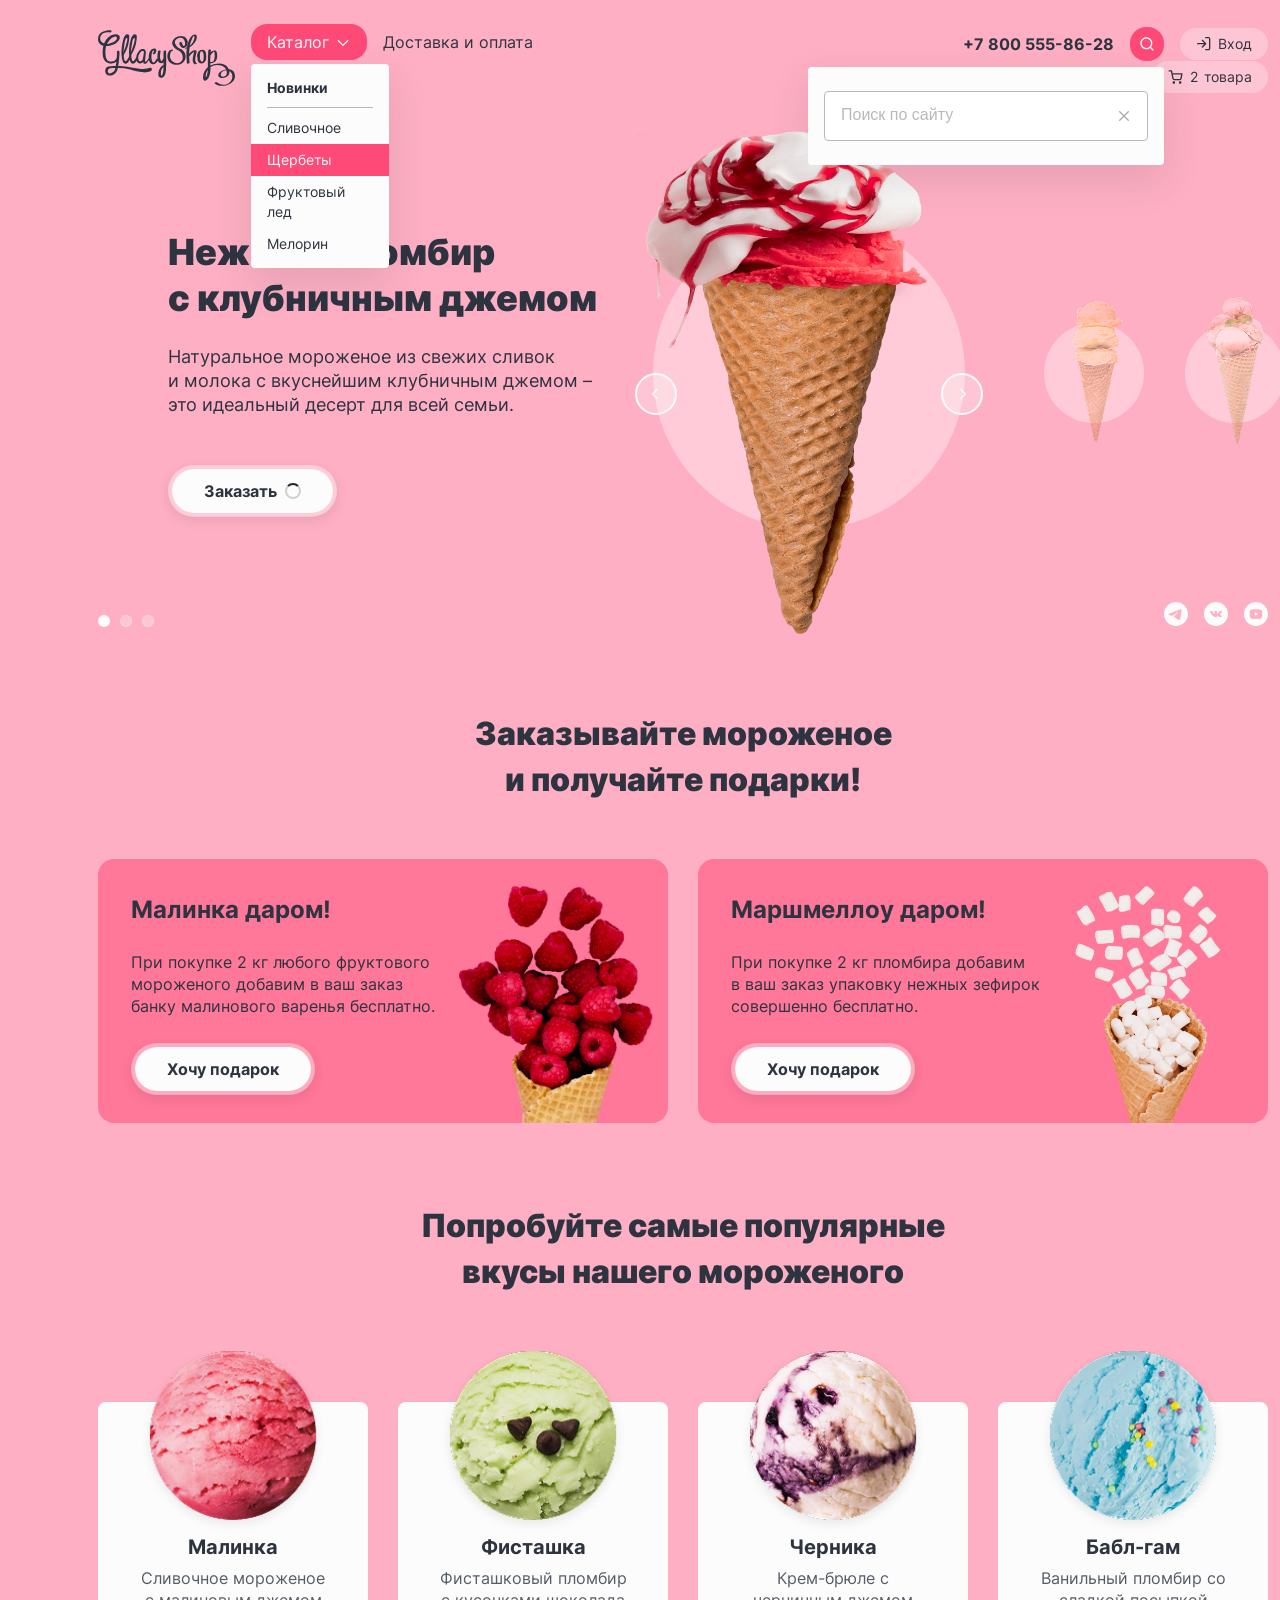
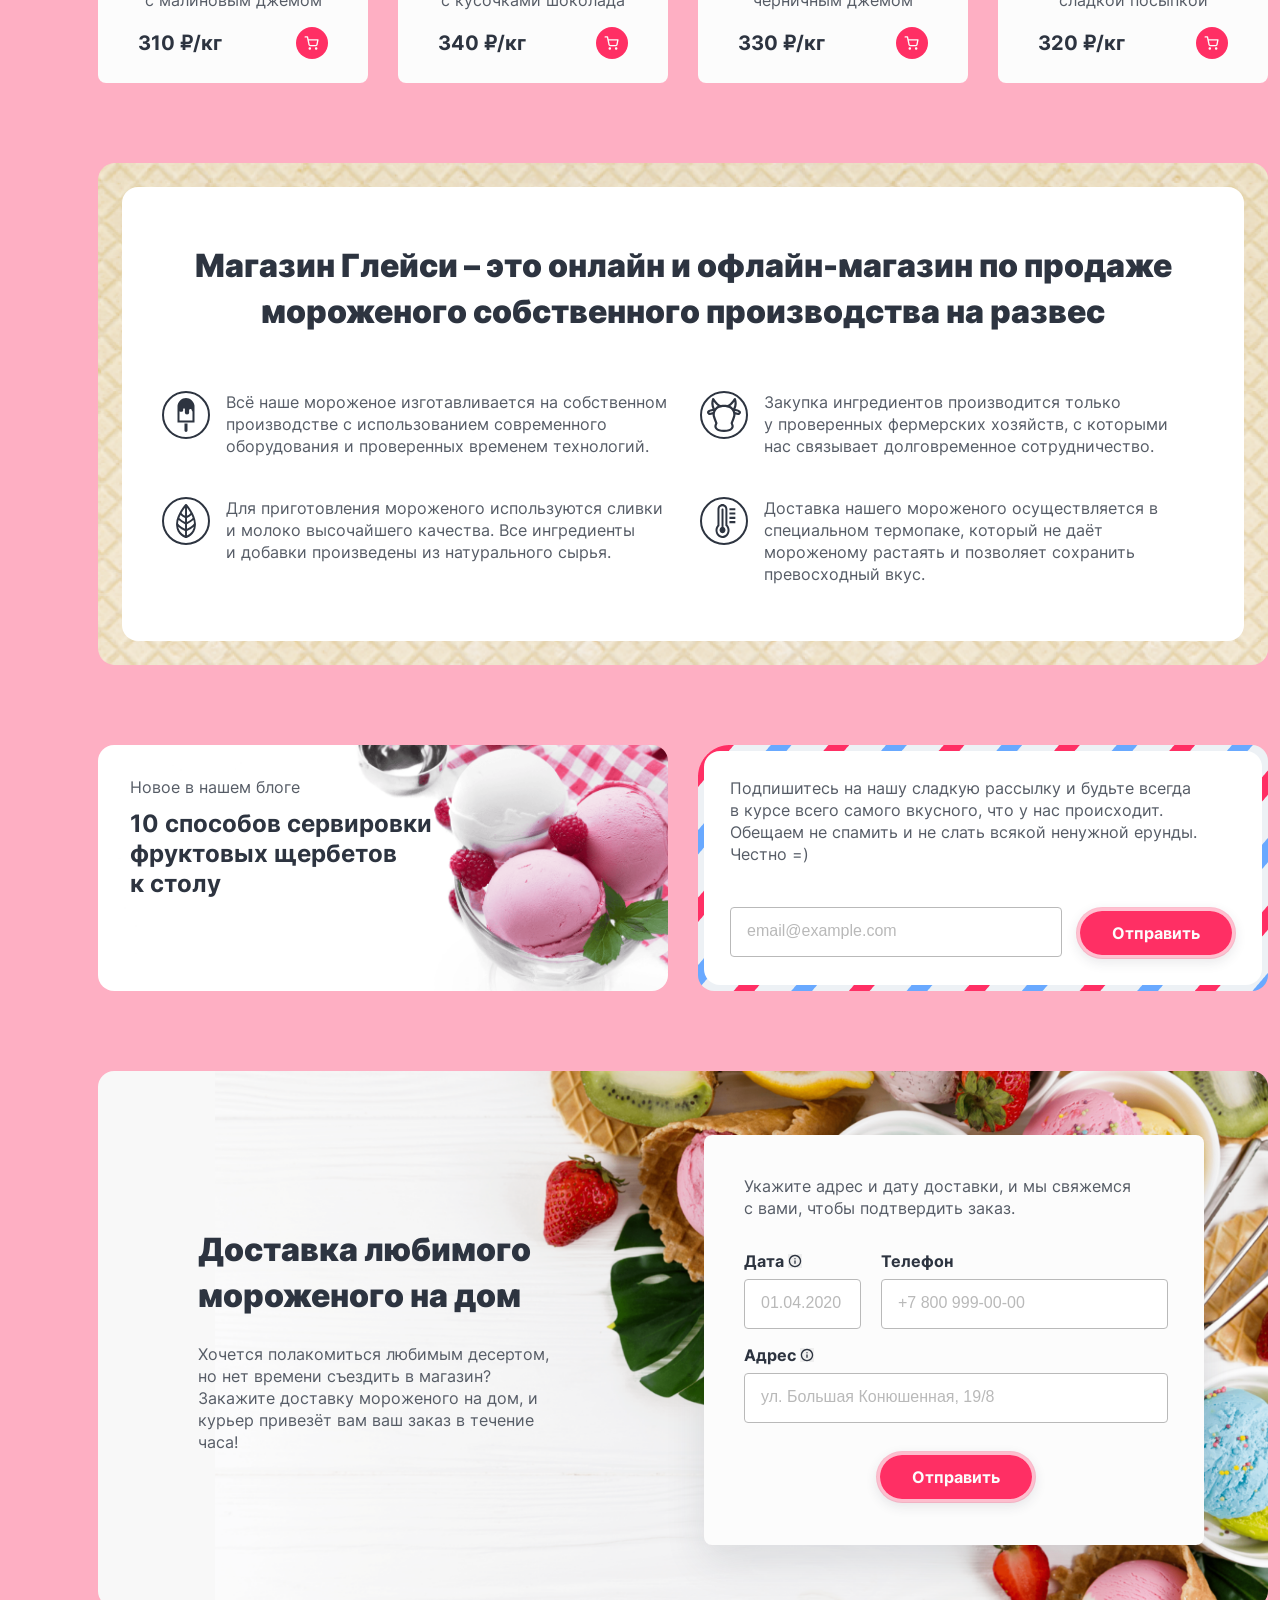
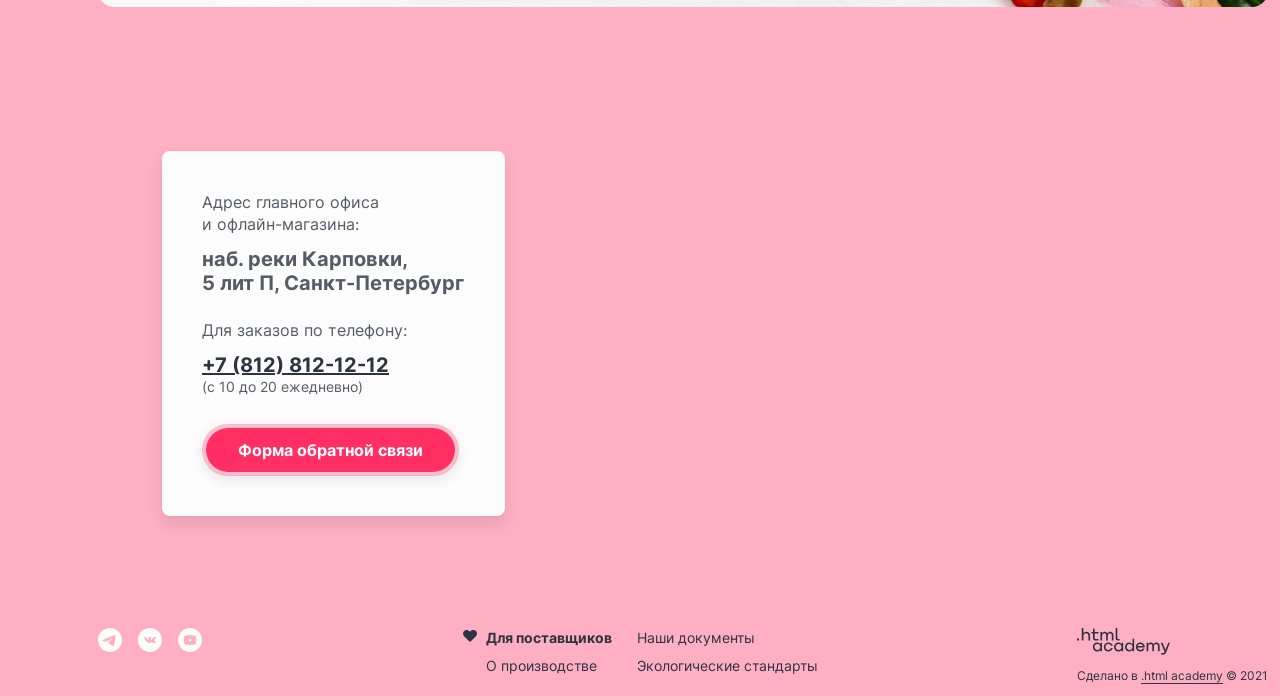
==== commit 4e36507d: "Добавляет прпвки" ====
--- a/index.html
+++ b/index.html
@@ -3,6 +3,7 @@
   <head>
     <meta charset="utf-8">
     <title>«Глейси» — сайт магазина мороженого.</title>
+    <link rel="icon" href="/32.png" sizes="32x32" type="image/png">
     <link rel="stylesheet" href="./styles/styles.css">
   </head>
   <body>
@@ -10,7 +11,7 @@
     <input type="radio" name="slider" id="slider2">
     <input type="radio" name="slider" id="slider3">
 
-    <header class="page-header">
+    <header class="page-header main-header">
       <nav class="navigation">
         <a class="logo">
           <img src="./image/svg/logo.svg" alt="Логотип магазина Глейси." class="logo-img" width="137" height="56">
@@ -66,7 +67,7 @@
                   <label>
                     <input type="text" class="form-input" placeholder="Поиск по сайту">
                   </label>
-                  <button class="search-clear">
+                  <button class="search-clear" type="reset">
                     <span class="visually-hidden">Очистить поле ввода</span>
                   </button>
                 </form>
@@ -91,7 +92,7 @@
                     <input type="text" class="form-input" placeholder=".....">
                   </label>
                   <div class="popover-login-button-wrapper">
-                    <button class="button button-primary">Войти</button>
+                    <button class="button button-primary" type="button">Войти</button>
                     <div class="popover-login-faq">
                       <a href="#" class="popover-login-link">Забыли пароль?</a>
                       <a href="#" class="popover-login-link">Регистрация</a>
@@ -154,35 +155,33 @@
         <h1 class="visually-hidden">Магазин Глейси</h1>
 
         <section class="best-offers">
-
-
           <div class="best-offers-slider">
             <div class="best-offers-slides">
               <div class="slide first-slide">
                 <div class="slide-content">
-                  <h2 class="section-title slider-title">Нежный пломбир с клубничным джемом</h2>
+                  <h2 class="section-title slider-title">Нежный пломбир с&nbsp;клубничным джемом</h2>
                   <p class="best-offers-description">Натуральное мороженое из свежих сливок
-                    и молока с вкуснейшим клубничным джемом – это идеальный десерт для всей семьи.
+                    и&nbsp;молока с вкуснейшим клубничным джемом –<br>это идеальный десерт для всей семьи.
                   </p>
                   <button class="button loading" type="button">Заказать</button>
                 </div>
                 <div class="slide-image-wrapper">
                   <div class="slider-controll">
-                    <button class="slider-arrows-button">
-                      <label for="slider3" class="slider-arrows prev" tabindex="1">
+                    <label for="slider3" class="slider-arrows prev" tabindex="1">
+                      <button class="slider-arrows-button" id="slider3" type="button">
                         <svg class="slider-arrows-icon" aria-hidden="true" focusable="false" width="16" height="16" viewBox="0 0 16 16" fill="none" xmlns="http://www.w3.org/2000/svg">
                           <path fill-rule="evenodd" clip-rule="evenodd" d="M9.8033 3.80515C10.063 3.54545 10.063 3.12439 9.8033 2.8647C9.54361 2.605 9.12255 2.605 8.86285 2.8647L4.19477 7.53277C3.93593 7.79162 3.93508 8.21075 4.19221 8.47065C4.19338 8.47183 4.19454 8.47301 4.19572 8.47418L8.8638 13.1423C9.12349 13.402 9.54455 13.402 9.80425 13.1423C10.0639 12.8826 10.0639 12.4615 9.80425 12.2018L5.60545 8.00301L9.8033 3.80515Z"/>
                         </svg>
-                      </label>
-                    </button>
+                      </button>
+                    </label>
                     <img src="./image/first-slide.png" alt="Нежный пломбир с клубничным джемом" class="slide-img" width="350" height="507">
-                    <button class="slider-arrows-button">
-                      <label for="slider2" class="slider-arrows next">
+                    <label for="slider2" class="slider-arrows next">
+                      <button class="slider-arrows-button" id="slider2" type="button">
                         <svg class="slider-arrows-icon" aria-hidden="true" focusable="false" width="16" height="16" viewBox="0 0 16 16" fill="none" xmlns="http://www.w3.org/2000/svg">
                           <path fill-rule="evenodd" clip-rule="evenodd" d="M7.13526 2.8647C6.87557 2.605 6.45451 2.605 6.19481 2.8647C5.93511 3.12439 5.93511 3.54545 6.19481 3.80515L10.3961 8.00643L6.19477 12.2077C5.93508 12.4674 5.93508 12.8885 6.19477 13.1482C6.45447 13.4079 6.87553 13.4079 7.13523 13.1482L11.804 8.47944C11.8049 8.47852 11.8058 8.47759 11.8068 8.47666C12.0665 8.21696 12.0665 7.79591 11.8068 7.53621L7.13526 2.8647Z"/>
                         </svg>
-                      </label>
-                    </button>
+                      </button>
+                    </label>
 
                   </div>
                   <div class="preview">
@@ -204,21 +203,21 @@
                 </div>
                 <div class="slide-image-wrapper">
                   <div class="slider-controll">
-                    <button class="slider-arrows-button">
-                      <label for="slider1" class="slider-arrows prev">
+                    <label for="slider1" class="slider-arrows prev">
+                      <button class="slider-arrows-button" id="slider1" type="button">
                         <svg class="slider-arrows-icon" aria-hidden="true" focusable="false" width="16" height="16" viewBox="0 0 16 16" fill="none" xmlns="http://www.w3.org/2000/svg">
                           <path fill-rule="evenodd" clip-rule="evenodd" d="M9.8033 3.80515C10.063 3.54545 10.063 3.12439 9.8033 2.8647C9.54361 2.605 9.12255 2.605 8.86285 2.8647L4.19477 7.53277C3.93593 7.79162 3.93508 8.21075 4.19221 8.47065C4.19338 8.47183 4.19454 8.47301 4.19572 8.47418L8.8638 13.1423C9.12349 13.402 9.54455 13.402 9.80425 13.1423C10.0639 12.8826 10.0639 12.4615 9.80425 12.2018L5.60545 8.00301L9.8033 3.80515Z"/>
                         </svg>
-                      </label>
-                    </button>
+                      </button>
+                    </label>
                     <img src="./image/second-slide.png" alt="Сливочное мороженое со вкусом банана" class="slide-img"  width="350" height="507">
-                    <button class="slider-arrows-button">
-                      <label for="slider3" class="slider-arrows next">
+                    <label for="slider3" class="slider-arrows next">
+                      <button class="slider-arrows-button" id="slider3" type="button">
                         <svg class="slider-arrows-icon" aria-hidden="true" focusable="false" width="16" height="16" viewBox="0 0 16 16" fill="none" xmlns="http://www.w3.org/2000/svg">
                           <path fill-rule="evenodd" clip-rule="evenodd" d="M7.13526 2.8647C6.87557 2.605 6.45451 2.605 6.19481 2.8647C5.93511 3.12439 5.93511 3.54545 6.19481 3.80515L10.3961 8.00643L6.19477 12.2077C5.93508 12.4674 5.93508 12.8885 6.19477 13.1482C6.45447 13.4079 6.87553 13.4079 7.13523 13.1482L11.804 8.47944C11.8049 8.47852 11.8058 8.47759 11.8068 8.47666C12.0665 8.21696 12.0665 7.79591 11.8068 7.53621L7.13526 2.8647Z"/>
                         </svg>
-                      </label>
-                    </button>
+                      </button>
+                    </label>
                   </div>
                   <div class="preview">
                     <div class="preview-img-wrapper">
@@ -239,21 +238,21 @@
                 </div>
                 <div class="slide-image-wrapper">
                   <div class="slider-controll">
-                    <button class="slider-arrows-button">
-                      <label for="slider2" class="slider-arrows prev">
+                    <label for="slider2" class="slider-arrows prev">
+                      <button class="slider-arrows-button" id="slider2" type="button">
                         <svg class="slider-arrows-icon" aria-hidden="true" focusable="false" width="16" height="16" viewBox="0 0 16 16" fill="none" xmlns="http://www.w3.org/2000/svg">
                           <path fill-rule="evenodd" clip-rule="evenodd" d="M9.8033 3.80515C10.063 3.54545 10.063 3.12439 9.8033 2.8647C9.54361 2.605 9.12255 2.605 8.86285 2.8647L4.19477 7.53277C3.93593 7.79162 3.93508 8.21075 4.19221 8.47065C4.19338 8.47183 4.19454 8.47301 4.19572 8.47418L8.8638 13.1423C9.12349 13.402 9.54455 13.402 9.80425 13.1423C10.0639 12.8826 10.0639 12.4615 9.80425 12.2018L5.60545 8.00301L9.8033 3.80515Z"/>
                         </svg>
-                      </label>
-                    </button>
+                      </button>
+                    </label>
                     <img src="./image/third-slide.png" alt="Карамельный пломбир с маршмеллоу" class="slide-img"  width="350" height="507">
-                    <button class="slider-arrows-button">
-                      <label for="slider1" class="slider-arrows next">
+                    <label for="slider1" class="slider-arrows next">
+                      <button class="slider-arrows-button" id="slider1" type="button">
                         <svg class="slider-arrows-icon" aria-hidden="true" focusable="false" width="16" height="16" viewBox="0 0 16 16" fill="none" xmlns="http://www.w3.org/2000/svg">
                           <path fill-rule="evenodd" clip-rule="evenodd" d="M7.13526 2.8647C6.87557 2.605 6.45451 2.605 6.19481 2.8647C5.93511 3.12439 5.93511 3.54545 6.19481 3.80515L10.3961 8.00643L6.19477 12.2077C5.93508 12.4674 5.93508 12.8885 6.19477 13.1482C6.45447 13.4079 6.87553 13.4079 7.13523 13.1482L11.804 8.47944C11.8049 8.47852 11.8058 8.47759 11.8068 8.47666C12.0665 8.21696 12.0665 7.79591 11.8068 7.53621L7.13526 2.8647Z"/>
                         </svg>
-                      </label>
-                    </button>
+                      </button>
+                    </label>
                   </div>
                   <div class="preview">
                     <div class="preview-img-wrapper">
@@ -269,13 +268,13 @@
 
             <div class="slide-control">
               <label for="slider1">
-                <button class="slider-button button-slide1"></button>
+                <button class="slider-button button-slide1" type="button"></button>
               </label>
               <label for="slider2">
-                <button class="slider-button button-slide2"></button>
+                <button class="slider-button button-slide2" type="button"></button>
               </label>
               <label for="slider3">
-                <button class="slider-button button-slide3"></button>
+                <button class="slider-button button-slide3" type="button"></button>
               </label>
             </div>
           </div>
@@ -313,12 +312,12 @@
           <ul class="offer-present-cards">
             <li class="offer-present-card">
               <h3 class="article-title">Малинка даром!</h3>
-              <p>При покупке 2 кг любого фруктового мороженого добавим в ваш заказ банку малинового варенья бесплатно.</p>
+              <p>При покупке 2 кг любого фруктового мороженого добавим в ваш заказ банку&nbsp;малинового варенья бесплатно.</p>
               <a href="#" class="button">Хочу подарок</a>
             </li>
             <li class="offer-present-card">
               <h3 class="article-title">Маршмеллоу даром!</h3>
-              <p>При покупке 2 кг пломбира добавим в ваш заказ упаковку нежных зефирок совершенно бесплатно.</p>
+              <p>При покупке 2 кг пломбира добавим в&nbsp;ваш заказ упаковку нежных зефирок совершенно бесплатно.</p>
               <a href="#" class="button">Хочу подарок</a>
             </li>
           </ul>
@@ -329,12 +328,12 @@
           <ul class="product-list">
             <li class="product-card">
               <a href="product.html" class="product-card-link">
-                <img src="./image/products/raspberry.png" alt="Сливочное мороженое с малиновым джемом" class="product-card-image" width="168" height="168">
+                <img src="./image/products/raspberry.png" alt="Сливочное мороженое с малиновым джемом" class="product-card-image" width="190" height="185">
                 <h3 class="product-card-title">Малинка</h3>
                 <p class="product-card-description">Сливочное мороженое с малиновым джемом</p>
                 <div class="price-wrapper">
                   <b class="product-card-price">310 ₽/кг</b>
-                  <button class="cart-button">
+                  <button class="cart-button" type="button">
                     <svg class="cart-button-icon" aria-hidden="true" focusable="false"  width="16" height="16" viewBox="0 0 16 16" fill="none" xmlns="http://www.w3.org/2000/svg">
                       <path fill-rule="evenodd" clip-rule="evenodd" d="M1.16667 1.25C0.798477 1.25 0.5 1.54848 0.5 1.91667C0.5 2.28486 0.798477 2.58333 1.16667 2.58333H2.93794L3.40537 4.91872C3.40821 4.93667 3.41176 4.95438 3.416 4.97182L4.38338 9.80515L4.3835 9.80571C4.46706 10.2257 4.69562 10.603 5.02921 10.8715C5.36111 11.1387 5.77595 11.2813 6.20183 11.2748H11.8225C12.2484 11.2813 12.6633 11.1387 12.9952 10.8715C13.3289 10.6029 13.5575 10.2254 13.641 9.80515L13.641 9.80515L13.642 9.80016L14.5691 4.93872C14.6063 4.74355 14.5545 4.54195 14.4279 4.38887C14.3012 4.23578 14.1129 4.14716 13.9142 4.14716H4.61072L4.1381 1.78583C4.07574 1.47426 3.80215 1.25 3.4844 1.25H1.16667ZM5.69098 9.54444L4.87759 5.4805H13.1084L12.3328 9.54736C12.31 9.65988 12.2485 9.7609 12.1591 9.83291C12.0691 9.90535 11.9565 9.94383 11.841 9.94162L11.841 9.94149H11.8282H6.19614V9.94137L6.18337 9.94162C6.06787 9.94383 5.95528 9.90535 5.8653 9.83291C5.77531 9.76048 5.71368 9.6587 5.69117 9.5454L5.69098 9.54444ZM4.55739 13.5054C4.55739 12.8175 5.1151 12.2597 5.80307 12.2597C6.49105 12.2597 7.04876 12.8175 7.04876 13.5054C7.04876 14.1934 6.49105 14.7511 5.80307 14.7511C5.1151 14.7511 4.55739 14.1934 4.55739 13.5054ZM10.9307 13.5054C10.9307 12.8175 11.4884 12.2597 12.1764 12.2597C12.8644 12.2597 13.4221 12.8175 13.4221 13.5054C13.4221 14.1934 12.8644 14.7511 12.1764 14.7511C11.4884 14.7511 10.9307 14.1934 10.9307 13.5054Z"/>
                     </svg>
@@ -345,12 +344,12 @@
             </li>
             <li class="product-card">
               <a href="product.html" class="product-card-link">
-                <img src="./image/products/pistachio.png" alt="Фисташковый пломбир с кусочками шоколада" class="product-card-image" width="168" height="168">
+                <img src="./image/products/pistachio.png" alt="Фисташковый пломбир с кусочками шоколада" class="product-card-image" width="190" height="185">
                 <h3 class="product-card-title">Фисташка</h3>
                 <p class="product-card-description">Фисташковый пломбир с кусочками шоколада</p>
                 <div class="price-wrapper">
                   <b class="product-card-price">340 ₽/кг</b>
-                  <button class="cart-button">
+                  <button class="cart-button" type="button">
                     <svg class="cart-button-icon" aria-hidden="true" focusable="false"  width="16" height="16" viewBox="0 0 16 16" fill="none" xmlns="http://www.w3.org/2000/svg">
                       <path fill-rule="evenodd" clip-rule="evenodd" d="M1.16667 1.25C0.798477 1.25 0.5 1.54848 0.5 1.91667C0.5 2.28486 0.798477 2.58333 1.16667 2.58333H2.93794L3.40537 4.91872C3.40821 4.93667 3.41176 4.95438 3.416 4.97182L4.38338 9.80515L4.3835 9.80571C4.46706 10.2257 4.69562 10.603 5.02921 10.8715C5.36111 11.1387 5.77595 11.2813 6.20183 11.2748H11.8225C12.2484 11.2813 12.6633 11.1387 12.9952 10.8715C13.3289 10.6029 13.5575 10.2254 13.641 9.80515L13.641 9.80515L13.642 9.80016L14.5691 4.93872C14.6063 4.74355 14.5545 4.54195 14.4279 4.38887C14.3012 4.23578 14.1129 4.14716 13.9142 4.14716H4.61072L4.1381 1.78583C4.07574 1.47426 3.80215 1.25 3.4844 1.25H1.16667ZM5.69098 9.54444L4.87759 5.4805H13.1084L12.3328 9.54736C12.31 9.65988 12.2485 9.7609 12.1591 9.83291C12.0691 9.90535 11.9565 9.94383 11.841 9.94162L11.841 9.94149H11.8282H6.19614V9.94137L6.18337 9.94162C6.06787 9.94383 5.95528 9.90535 5.8653 9.83291C5.77531 9.76048 5.71368 9.6587 5.69117 9.5454L5.69098 9.54444ZM4.55739 13.5054C4.55739 12.8175 5.1151 12.2597 5.80307 12.2597C6.49105 12.2597 7.04876 12.8175 7.04876 13.5054C7.04876 14.1934 6.49105 14.7511 5.80307 14.7511C5.1151 14.7511 4.55739 14.1934 4.55739 13.5054ZM10.9307 13.5054C10.9307 12.8175 11.4884 12.2597 12.1764 12.2597C12.8644 12.2597 13.4221 12.8175 13.4221 13.5054C13.4221 14.1934 12.8644 14.7511 12.1764 14.7511C11.4884 14.7511 10.9307 14.1934 10.9307 13.5054Z"/>
                     </svg>
@@ -361,12 +360,12 @@
             </li>
             <li class="product-card">
               <a href="product.html" class="product-card-link">
-                <img src="./image/products/blueberry.png" alt="Крем-брюле с черничным джемом" class="product-card-image" width="168" height="168">
+                <img src="./image/products/blueberry.png" alt="Крем-брюле с черничным джемом" class="product-card-image" width="190" height="185">
                 <h3 class="product-card-title">Черника</h3>
                 <p class="product-card-description">Крем-брюле с черничным джемом</p>
                 <div class="price-wrapper">
                   <b class="product-card-price">330 ₽/кг</b>
-                  <button class="cart-button">
+                  <button class="cart-button" type="button">
                     <svg class="cart-button-icon" aria-hidden="true" focusable="false"  width="16" height="16" viewBox="0 0 16 16" fill="none" xmlns="http://www.w3.org/2000/svg">
                       <path fill-rule="evenodd" clip-rule="evenodd" d="M1.16667 1.25C0.798477 1.25 0.5 1.54848 0.5 1.91667C0.5 2.28486 0.798477 2.58333 1.16667 2.58333H2.93794L3.40537 4.91872C3.40821 4.93667 3.41176 4.95438 3.416 4.97182L4.38338 9.80515L4.3835 9.80571C4.46706 10.2257 4.69562 10.603 5.02921 10.8715C5.36111 11.1387 5.77595 11.2813 6.20183 11.2748H11.8225C12.2484 11.2813 12.6633 11.1387 12.9952 10.8715C13.3289 10.6029 13.5575 10.2254 13.641 9.80515L13.641 9.80515L13.642 9.80016L14.5691 4.93872C14.6063 4.74355 14.5545 4.54195 14.4279 4.38887C14.3012 4.23578 14.1129 4.14716 13.9142 4.14716H4.61072L4.1381 1.78583C4.07574 1.47426 3.80215 1.25 3.4844 1.25H1.16667ZM5.69098 9.54444L4.87759 5.4805H13.1084L12.3328 9.54736C12.31 9.65988 12.2485 9.7609 12.1591 9.83291C12.0691 9.90535 11.9565 9.94383 11.841 9.94162L11.841 9.94149H11.8282H6.19614V9.94137L6.18337 9.94162C6.06787 9.94383 5.95528 9.90535 5.8653 9.83291C5.77531 9.76048 5.71368 9.6587 5.69117 9.5454L5.69098 9.54444ZM4.55739 13.5054C4.55739 12.8175 5.1151 12.2597 5.80307 12.2597C6.49105 12.2597 7.04876 12.8175 7.04876 13.5054C7.04876 14.1934 6.49105 14.7511 5.80307 14.7511C5.1151 14.7511 4.55739 14.1934 4.55739 13.5054ZM10.9307 13.5054C10.9307 12.8175 11.4884 12.2597 12.1764 12.2597C12.8644 12.2597 13.4221 12.8175 13.4221 13.5054C13.4221 14.1934 12.8644 14.7511 12.1764 14.7511C11.4884 14.7511 10.9307 14.1934 10.9307 13.5054Z"/>
                     </svg>
@@ -377,12 +376,12 @@
             </li>
             <li class="product-card">
               <a href="product.html" class="product-card-link">
-                <img src="./image/products/bubble-gum.png" alt="Ванильный пломбир со сладкой посыпкой" class="product-card-image" width="168" height="168">
+                <img src="./image/products/bubble-gum.png" alt="Ванильный пломбир со сладкой посыпкой" class="product-card-image" width="190" height="185">
                 <h3 class="product-card-title">Бабл-гам</h3>
                 <p class="product-card-description">Ванильный пломбир со сладкой посыпкой</p>
                 <div class="price-wrapper">
                   <b class="product-card-price">320 ₽/кг</b>
-                  <button class="cart-button">
+                  <button class="cart-button" type="button">
                     <svg class="cart-button-icon" aria-hidden="true" focusable="false"  width="16" height="16" viewBox="0 0 16 16" fill="none" xmlns="http://www.w3.org/2000/svg">
                       <path fill-rule="evenodd" clip-rule="evenodd" d="M1.16667 1.25C0.798477 1.25 0.5 1.54848 0.5 1.91667C0.5 2.28486 0.798477 2.58333 1.16667 2.58333H2.93794L3.40537 4.91872C3.40821 4.93667 3.41176 4.95438 3.416 4.97182L4.38338 9.80515L4.3835 9.80571C4.46706 10.2257 4.69562 10.603 5.02921 10.8715C5.36111 11.1387 5.77595 11.2813 6.20183 11.2748H11.8225C12.2484 11.2813 12.6633 11.1387 12.9952 10.8715C13.3289 10.6029 13.5575 10.2254 13.641 9.80515L13.641 9.80515L13.642 9.80016L14.5691 4.93872C14.6063 4.74355 14.5545 4.54195 14.4279 4.38887C14.3012 4.23578 14.1129 4.14716 13.9142 4.14716H4.61072L4.1381 1.78583C4.07574 1.47426 3.80215 1.25 3.4844 1.25H1.16667ZM5.69098 9.54444L4.87759 5.4805H13.1084L12.3328 9.54736C12.31 9.65988 12.2485 9.7609 12.1591 9.83291C12.0691 9.90535 11.9565 9.94383 11.841 9.94162L11.841 9.94149H11.8282H6.19614V9.94137L6.18337 9.94162C6.06787 9.94383 5.95528 9.90535 5.8653 9.83291C5.77531 9.76048 5.71368 9.6587 5.69117 9.5454L5.69098 9.54444ZM4.55739 13.5054C4.55739 12.8175 5.1151 12.2597 5.80307 12.2597C6.49105 12.2597 7.04876 12.8175 7.04876 13.5054C7.04876 14.1934 6.49105 14.7511 5.80307 14.7511C5.1151 14.7511 4.55739 14.1934 4.55739 13.5054ZM10.9307 13.5054C10.9307 12.8175 11.4884 12.2597 12.1764 12.2597C12.8644 12.2597 13.4221 12.8175 13.4221 13.5054C13.4221 14.1934 12.8644 14.7511 12.1764 14.7511C11.4884 14.7511 10.9307 14.1934 10.9307 13.5054Z"/>
                     </svg>
@@ -399,8 +398,8 @@
             <h2 class="section-title">Магазин Глейси – это онлайн и офлайн-магазин по продаже мороженого собственного производства на развес</h2>
             <ul class="advantages-list">
               <li class="advantages-item">Всё наше мороженое изготавливается на собственном производстве с использованием современного оборудования и проверенных временем технологий.</li>
-              <li class="advantages-item">Закупка ингредиентов производится только у проверенных фермерских хозяйств, с которыми нас связывает долговременное сотрудничество.</li>
-              <li class="advantages-item">Для приготовления мороженого используются сливки и молоко высочайшего качества. Все ингредиенты и добавки произведены из натурального сырья.</li>
+              <li class="advantages-item">Закупка ингредиентов производится только у&nbsp;проверенных фермерских хозяйств, с которыми нас&nbsp;связывает долговременное сотрудничество.</li>
+              <li class="advantages-item">Для приготовления мороженого используются сливки и молоко высочайшего качества. Все ингредиенты и&nbsp;добавки произведены из натурального сырья.</li>
               <li class="advantages-item">Доставка нашего мороженого осуществляется в специальном термопаке, который не даёт мороженому растаять и позволяет сохранить превосходный вкус.</li>
             </ul>
           </div>
@@ -409,12 +408,12 @@
         <section class="information">
           <article class="article blog">
             <div class="blog-description">Новое в нашем блоге</div>
-            <h3 class="article-title">10 способов сервировки фруктовых щербетовк столу</h3>
+            <h3 class="article-title">10 способов сервировки фруктовых щербетов к&nbsp;столу</h3>
           </article>
           <article class="article subscribe" id="subscribe-form">
             <div class="subscribe-wrapper">
               <h2 class="visually-hidden">Подписка на рассылку</h2>
-              <p class="subscribe-description">Подпишитесь на нашу сладкую рассылку и будьте всегда в курсе всего самого вкусного, что у нас происходит. Обещаем не спамить и не слать всякой ненужной ерунды. Честно =)</p>
+              <p class="subscribe-description">Подпишитесь на нашу сладкую рассылку и будьте всегда в&nbsp;курсе всего самого вкусного, что у нас происходит. Обещаем не спамить и не слать всякой ненужной ерунды. Честно =)</p>
               <form action="https://echo.htmlacademy.ru/" method="post" class="subscribe-form">
                 <label>
                   <input type="email" class="form-input" placeholder="email@example.com" required>
@@ -428,16 +427,17 @@
         <section class="delivery">
           <div class="delivery-description-wrapper">
             <h2 class="section-title">Доставка любимого<br>мороженого на дом</h2>
-            <p class="delivery-description">Хочется полакомиться любимым десертом, но нет времени съездить в магазин? Закажите доставку мороженого на дом, и курьер привезёт вам ваш заказ в течение часа!</p>
+            <p class="delivery-description">Хочется полакомиться любимым десертом, но&nbsp;нет времени съездить в магазин? Закажите доставку мороженого на дом, и курьер привезёт вам ваш заказ в течение часа!</p>
           </div>
           <div class="delivery-form-wrapper">
-            <p class="delivery-description">Укажите адрес и дату доставки, и мы свяжемся с вами, чтобы подтвердить заказ.</p>
+            <p class="delivery-description">Укажите адрес и дату доставки, и мы свяжемся с&nbsp;вами, чтобы подтвердить заказ.</p>
             <form action="https://echo.htmlacademy.ru/" method="post" class="delivery-form">
               <div class="delivery-filed-group delivery-form-date">
                 <label class="delivery-form-label" for="delivery-date">
                   Дата
-                  <button class="info">
+                  <button class="info" type="button">
                     <span class="visually-hidden">Посмотреть дополнительную информацию</span>
+                    <div class="tooltip">Введите дату</div>
                   </button>
                 </label>
                 <input type="text" class="form-input" id="delivery-date" placeholder="01.04.2020">
@@ -451,8 +451,9 @@
               <div class="delivery-filed-group delivery-form-address">
                 <label class="delivery-form-label" for="delivery-address">
                   Адрес
-                  <button class="info">
+                  <button class="info" type="button">
                     <span class="visually-hidden">Посмотреть дополнительную информацию</span>
+                    <div class="tooltip">Введите название улицы, дома и квартиры</div>
                   </button>
                 </label>
                 <input type="text" class="form-input" id="delivery-address" placeholder="ул. Большая Конюшенная, 19/8">
@@ -464,11 +465,11 @@
 
         <section class="contact">
           <div class="contact-wrapper">
-            <p>Адрес главного офиса и офлайн-магазина:</p>
-            <p class="contact-address">наб. реки Карповки, 5 лит П, Санкт-Петербург</p>
+            <p>Адрес главного офиса<br>и офлайн-магазина:</p>
+            <p class="contact-address">наб. реки Карповки,<br>5 лит П, Санкт-Петербург</p>
             <address class="contact-tel">
               <p>Для заказов по телефону:</p>
-              <a class="contact-address" href="tel:88128121212">Тел.: +7 (812) 812-12-12</a>
+              <a class="contact-address" href="tel:88128121212">+7 (812) 812-12-12</a>
               <p class="contact-sheduler">(с 10 до 20 ежедневно)</p>
             </address>
             <a href="#subscribe-form" class="button button-primary">Форма обратной связи</a>
@@ -517,14 +518,14 @@
           <a class="footer-developer" href="https://htmlacademy.ru/">
             <img src="image/svg/logo-htmlacademy.svg" width="93" height="27" alt="Разработано HTML Academy">
           </a>
-          <p class="footer-developer-description">Сделано в <a class="htmlacademy-link" href="https://htmlacademy.ru/">.html academy</a> © 2021</p>
+          <p class="footer-developer-description">Сделано в <a class="htmlacademy-link" href="https://htmlacademy.ru/">.html academy</a><span> © 2021</span></p>
         </div>
       </div>
     </footer>
 
     <div class="modal-container">
       <div class="modal modal-review">
-        <button class="modal-close-button">
+        <button class="modal-close-button" type="button">
           <span class="visually-hidden">Закрыть</span>
         </button>
         <section class="modal-content">
--- a/styles/styles.css
+++ b/styles/styles.css
@@ -27,6 +27,7 @@
 }
 
 body {
+  min-width: 1366px;
   margin: 0;
   display: flex;
   flex-direction: column;
@@ -161,6 +162,10 @@
   padding: 24px 0;
 }
 
+.main-header {
+  padding-bottom: 10px;
+}
+
 .navigation {
   display: flex;
   align-items: center;
@@ -176,6 +181,7 @@
 
 .navigation-list {
   display: flex;
+  flex-wrap: wrap;
   align-items: center;
   width: 422px;
   margin: 0;
@@ -188,7 +194,7 @@
 }
 
 .navigation-user {
-  max-width: 431px;
+  min-width: 433px;
   margin-left: auto;
   font-size: 14px;
   justify-content: flex-end;
@@ -216,8 +222,9 @@
 }
 
 .header-phone {
+  font-size: 16px;
   font-weight: 700;
-  text-wrap: nowrap;
+  text-wrap: wrap;
   color: #2d3440;
   text-decoration: none;
 }
@@ -332,15 +339,14 @@
 }
 
 .slide-content {
-  margin-right: 28px;
   padding-left: 70px;
-  width: 429px;
+  min-width: 429px;
 }
 
 .slider-controll {
   margin-right: 57px;
   position: relative;
-  padding: 21px 20px 26px;
+  padding: 21px 20px 0;
 }
 
 .slide-image-wrapper {
@@ -522,12 +528,17 @@
   bottom: 0;
 }
 
+.slide-control {
+  margin-top: -30px;
+}
+
 .slide-control label {
   cursor: pointer;
 }
 
 .slider-button {
-  margin-right: 8px;
+  padding: 0;
+  margin-right: 5px;
   width: 12px;
   height: 12px;
   border-radius: 100px;
@@ -585,6 +596,8 @@
 
 .offer-present-cards {
   display: flex;
+  flex-wrap: wrap;
+  row-gap: 30px;
   justify-content: space-between;
   margin: 0;
   padding: 0;
@@ -595,9 +608,9 @@
   display: flex;
   flex-direction: column;
   align-items: flex-start;
-  gap: 28px;
+  gap: 26px;
   width: 570px;
-  padding: 36px 217px 36px 36px;
+  padding: 36px 217px 28px 33px;
   border-radius: 16px;
   box-sizing: border-box;
   background-size: 194px auto;
@@ -633,6 +646,7 @@
   background-image: url("../image/background/advantages.png");
   background-repeat: no-repeat;
   border-radius: 16px;
+  background-size: cover;
 }
 
 .advantages-wrapper {
@@ -649,7 +663,7 @@
   color: #565c66;
   display: grid;
   grid-template-columns: repeat(2, 506px);
-  gap: 32px 40px;
+  gap: 40px 32px;
 }
 
 .advantages-item {
@@ -661,13 +675,14 @@
 .advantages-item::before {
   position: absolute;
   content: "";
-  width: 48px;
-  height: 48px;
+  width: 44px;
+  height: 44px;
   border: 2px solid #2d3440;
   border-radius: 50%;
   left: 0;
   background-position: center;
   background-repeat: no-repeat;
+  background-size: 40px 34px;
 }
 
 .advantages-item:first-child::before {
@@ -769,6 +784,9 @@
 
 .form-input::placeholder {
   color: #b9b9b9;
+  font-family: inherit;
+  font-size: 16px;
+  line-height: 20px;
 }
 
 .subscribe-form label {
@@ -784,7 +802,8 @@
 .delivery {
   display: flex;
   justify-content: space-between;
-  padding: 64px 64px 64px 100px;
+  align-items: center;
+  padding: 64px 64px 62px 100px;
   border-radius: 16px;
   background-color: #f8f8f8;
   background-image: url("../image/background/delivery.png");
@@ -813,7 +832,7 @@
   padding: 40px 40px 42px;
   box-shadow: 0 15px 40px 0 #2d34401f;
   background-color: #fcfcfc;
-  border-radius: 16px;
+  border-radius: 8px;
 }
 
 .delivery-form-wrapper .delivery-description {
@@ -855,12 +874,63 @@
 }
 
 .info {
+  position: relative;
   margin-left: 4px;
   border: none;
   padding: 0;
   width: 14px;
   height: 14px;
   background-image: url("../image/svg/info.svg");
+  cursor: pointer;
+}
+
+.info:hover .tooltip {
+  display: block;
+}
+
+.tooltip {
+  display: none;
+  width: 162px;
+  padding: 10px 8px;
+  position: absolute;
+  top: -10px;
+  left: 20px;
+  font-size: 12px;
+  font-weight: 400;
+  line-height: 16px;
+  color: #565c66;
+  background-color: #ffffff;
+  border: 1px solid #b9b9b9;
+  box-shadow: 0 4px 8px 0 #c2c2c233;
+  text-align: left;
+}
+
+.tooltip::before {
+  content: "";
+  position: absolute;
+  top: 17px;
+  left: -7px;
+  transform: translateY(-50%);
+  width: 0;
+  height: 0;
+  border-top: 8px solid transparent;
+  border-bottom: 8px solid transparent;
+  border-right: 8px solid #b9b9b9;
+  z-index: 1;
+}
+
+.tooltip::after {
+  content: "";
+  position: absolute;
+  top: 17px;
+  left: -6px;
+  transform: translateY(-50%);
+  width: 0;
+  height: 0;
+  border-top: 7px solid transparent;
+  border-bottom: 7px solid transparent;
+  border-right: 7px solid #ffffff;
+  z-index: 1;
 }
 
 /* Contact */
@@ -870,19 +940,25 @@
   padding: 64px;
   border-radius: 16px;
   background-image: url("../image/background/contact.jpg");
-  background-size: 85%;
+  background-size: cover;
+  background-repeat: no-repeat;
 }
 
 .contact-wrapper {
+  display: flex;
+  flex-direction: column;
+  align-items: flex-start;
+  gap: 12px;
   width: 343px;
   box-sizing: border-box;
   padding: 40px;
-  border-radius: 16px;
+  border-radius: 8px;
   background-color: #fcfcfc;
   box-shadow: 0 8px 16px 0 #2d34401f;
 }
 
 .contact p {
+  margin: 0;
   color: #565c66;
 }
 
@@ -894,10 +970,16 @@
 }
 
 .contact-tel {
+  margin-top: 12px;
+  margin-bottom: 3px;
   font-style: normal;
 }
 
-.contact-schedule {
+.contact-tel p {
+  margin-bottom: 12px;
+}
+
+.contact-sheduler {
   font-size: 14px;
   line-height: 20px;
 }
@@ -912,6 +994,7 @@
 .page-footer-container {
   display: flex;
   justify-content: space-between;
+  align-items: flex-start;
   width: 1170px;
   margin: 0 auto;
 }
@@ -926,9 +1009,9 @@
 }
 
 .footer-nav-item {
+  margin-bottom: 8px;
   padding-left: 24px;
   color: #2d3440;
-  text-wrap: nowrap;
 }
 
 .footer-nav-item-active {
@@ -941,16 +1024,26 @@
 .footer-nav-link {
   text-decoration: none;
   color: #2d3440;
+  text-wrap: nowrap;
 }
 
 .footer-developer-description {
+  margin-top: 8px;
+  max-width: 193px;
   font-size: 12px;
   line-height: 16px;
+  text-wrap: nowrap;
+}
+
+.footer-developer-description span {
+  font-size: 12px;
 }
 
 .htmlacademy-link {
-  font-size: 14px;
+  font-size: 12px;
   color: #2d3440;
+  text-decoration: none;
+  border-bottom: 1px solid #2d3440;
 }
 
 /* Catalog */
@@ -959,7 +1052,8 @@
 
 .breadcrumbs {
   display: flex;
-  margin: 32px 0 16px;
+  flex-wrap: wrap;
+  margin: 30px 0 16px;
   padding: 0;
   color: #2d3440;
   font-size: 14px;
@@ -1009,11 +1103,15 @@
 
 /* Filter */
 
+.catalog-filter {
+  margin-bottom: 98px;
+}
+
 .catalog-filter-form {
   margin-bottom: 95px;
   display: flex;
   flex-wrap: wrap;
-  gap: 24px;
+  gap: 16px 24px;
 }
 
 .catalog-filter-group {
@@ -1023,9 +1121,10 @@
 }
 
 .catalog-filter-title {
-  margin-bottom: 8px;
-  margin-left: 16px;
+  margin-bottom: 11px;
+  margin-left: 14px;
   font-size: 14px;
+  line-height: 14px;
 }
 
 .catalog-filter-group:first-child .filter-field-wrapper {
@@ -1041,7 +1140,12 @@
   border: 2px solid #fcfcfc;
 }
 
+.filter-field-wrapper.sorting-wrapper {
+  padding: 7px 10px;
+}
+
 .select-control {
+  padding-right: 31px;
   border: none;
   background-color: transparent;
   font-family: inherit;
@@ -1055,6 +1159,8 @@
 }
 
 .range-input-wrapper {
+  margin-top: -2px;
+  margin-bottom: 4px;
   display: flex;
   align-items: baseline;
 }
@@ -1064,12 +1170,18 @@
   line-height: 20px;
 }
 
+.catalog-filter-title-range {
+  margin-bottom: 0;
+}
+
 .catalog-filter-input {
+  width: 27px;
   border: none;
   padding: 0;
   background-color: transparent;
   pointer-events: none;
   color: #2d3440;
+  font-family: inherit;
   font-size: 14px;
   line-height: 20px;
   text-align: right;
@@ -1105,11 +1217,11 @@
 }
 
 .toggle-min {
-  left: -7px;
+  left: -15px;
 }
 
 .toggle-max {
-  right: -7px;
+  right: -17px;
 }
 
 .range-toggle:hover {
@@ -1128,7 +1240,7 @@
 }
 
 .filter-field-wrapper {
-  padding: 8px 16px;
+  padding: 7px 16px;
   border-radius: 20px;
   background-color: rgba(252, 252, 252, 0.3);
   font-size: 14px;
@@ -1140,7 +1252,7 @@
   padding: 10px 24px;
   list-style-type: none;
   display: flex;
-  flex-wrap: nowrap;
+  flex-wrap: wrap;
   gap: 16px;
 }
 
@@ -1198,7 +1310,7 @@
 }
 
 .filter-submit {
-  margin-left: -8px;
+  margin-left: -5px;
   align-self: flex-end;
   font-size: 14px;
   padding: 8px 53px;
@@ -1229,7 +1341,7 @@
   gap: 91px 30px;
   list-style-type: none;
   margin: 0;
-  margin-bottom: 16px;
+  margin-bottom: 28px;
   padding: 0;
 }
 
@@ -1237,7 +1349,7 @@
   position: relative;
   padding: 133px 40px 24px;
   background-color: #fcfcfc;
-  border-radius: 16px;
+  border-radius: 8px;
 }
 
 .product-card-image {
@@ -1252,6 +1364,7 @@
   flex-direction: column;
   gap: 8px;
   text-decoration: none;
+  text-align: center;
 }
 
 .product-card-title,
@@ -1272,6 +1385,7 @@
   margin-top: 8px;
   display: flex;
   justify-content: space-between;
+  align-items: center;
 }
 
 .cart-button {
@@ -1392,7 +1506,7 @@
   position: absolute;
   top: 50%;
   left: 50%;
-  transform: translate(-50%, -50%);
+  transform: translate(-55%, -50%);
 }
 
 
@@ -1612,14 +1726,18 @@
 /* Modal */
 
 .modal-container {
+  display: none;
   z-index: 3;
   position: fixed;
   top: 0;
   left: 0;
-  display: flex;
   width: 100%;
   height: 100%;
   background-color: rgba(45, 52, 64, 0.3);
+}
+
+.modal-open {
+  display: flex;
 }
 
 .modal {
